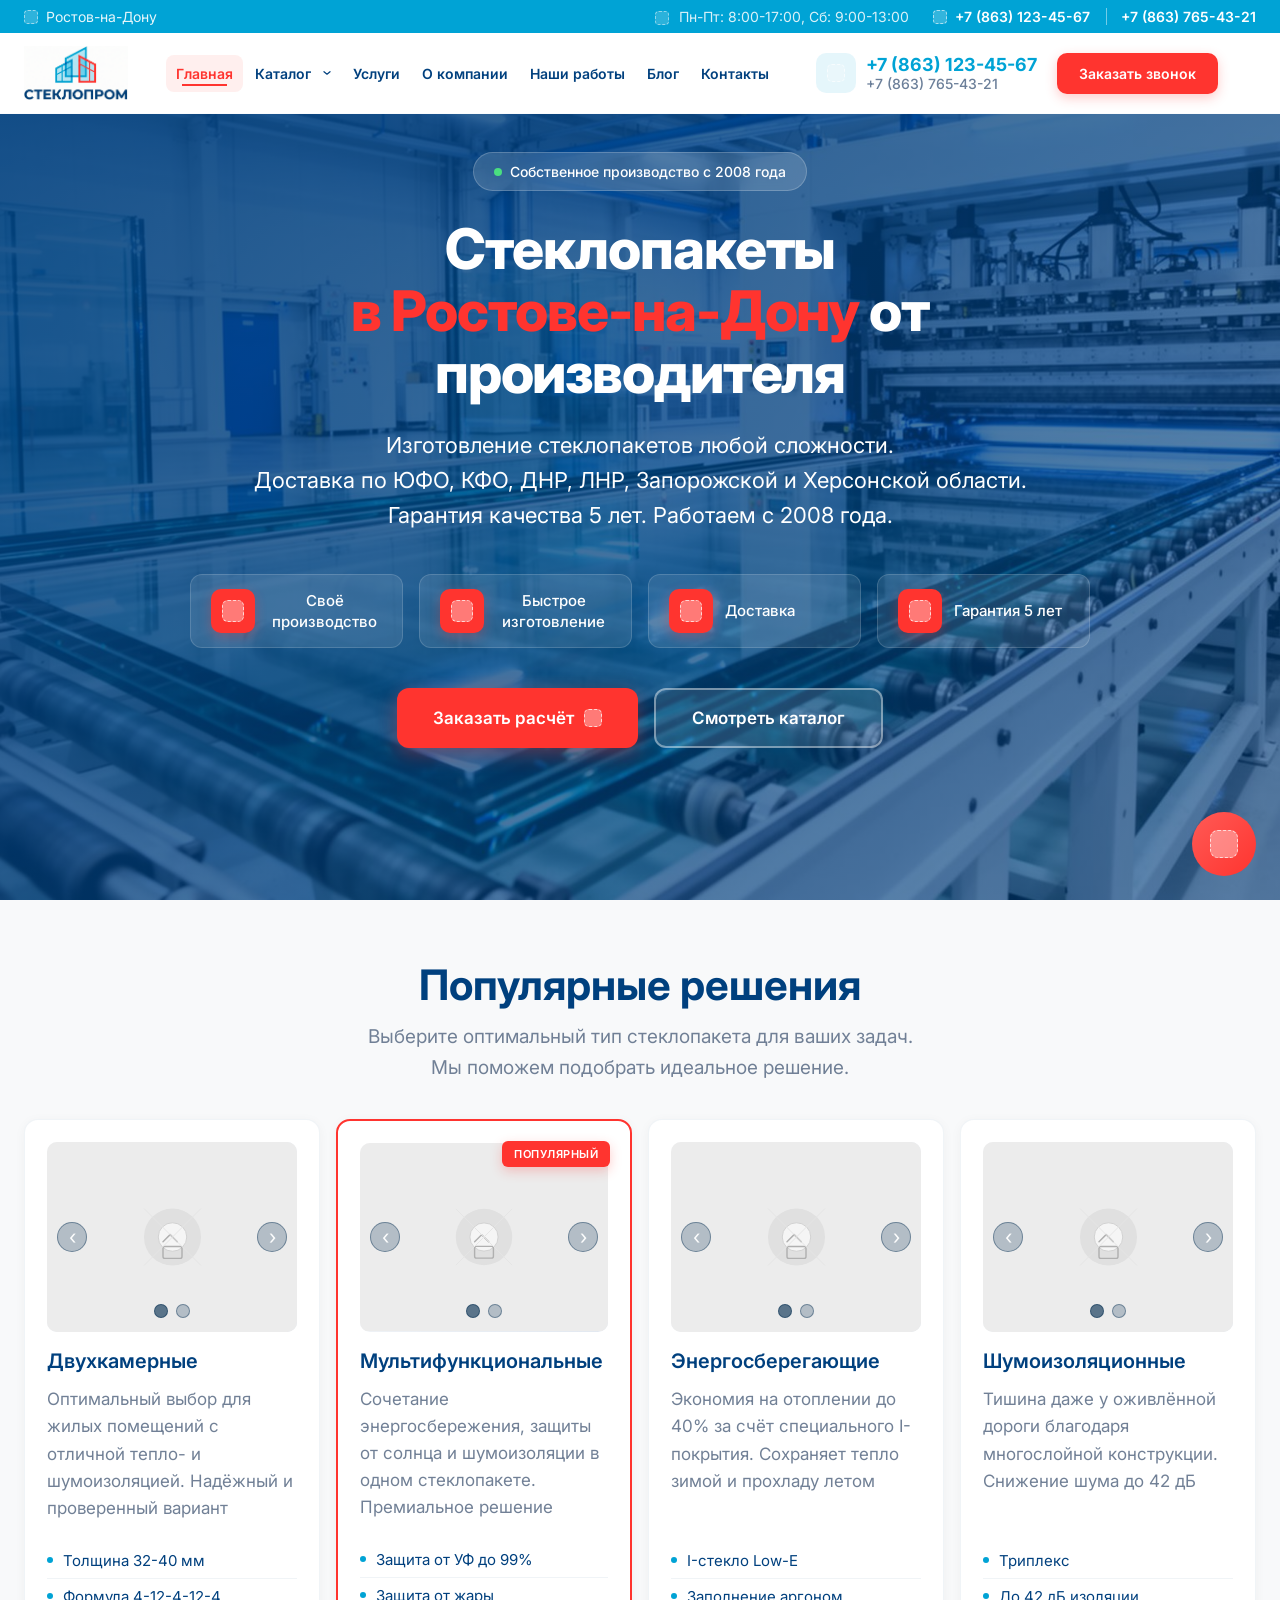
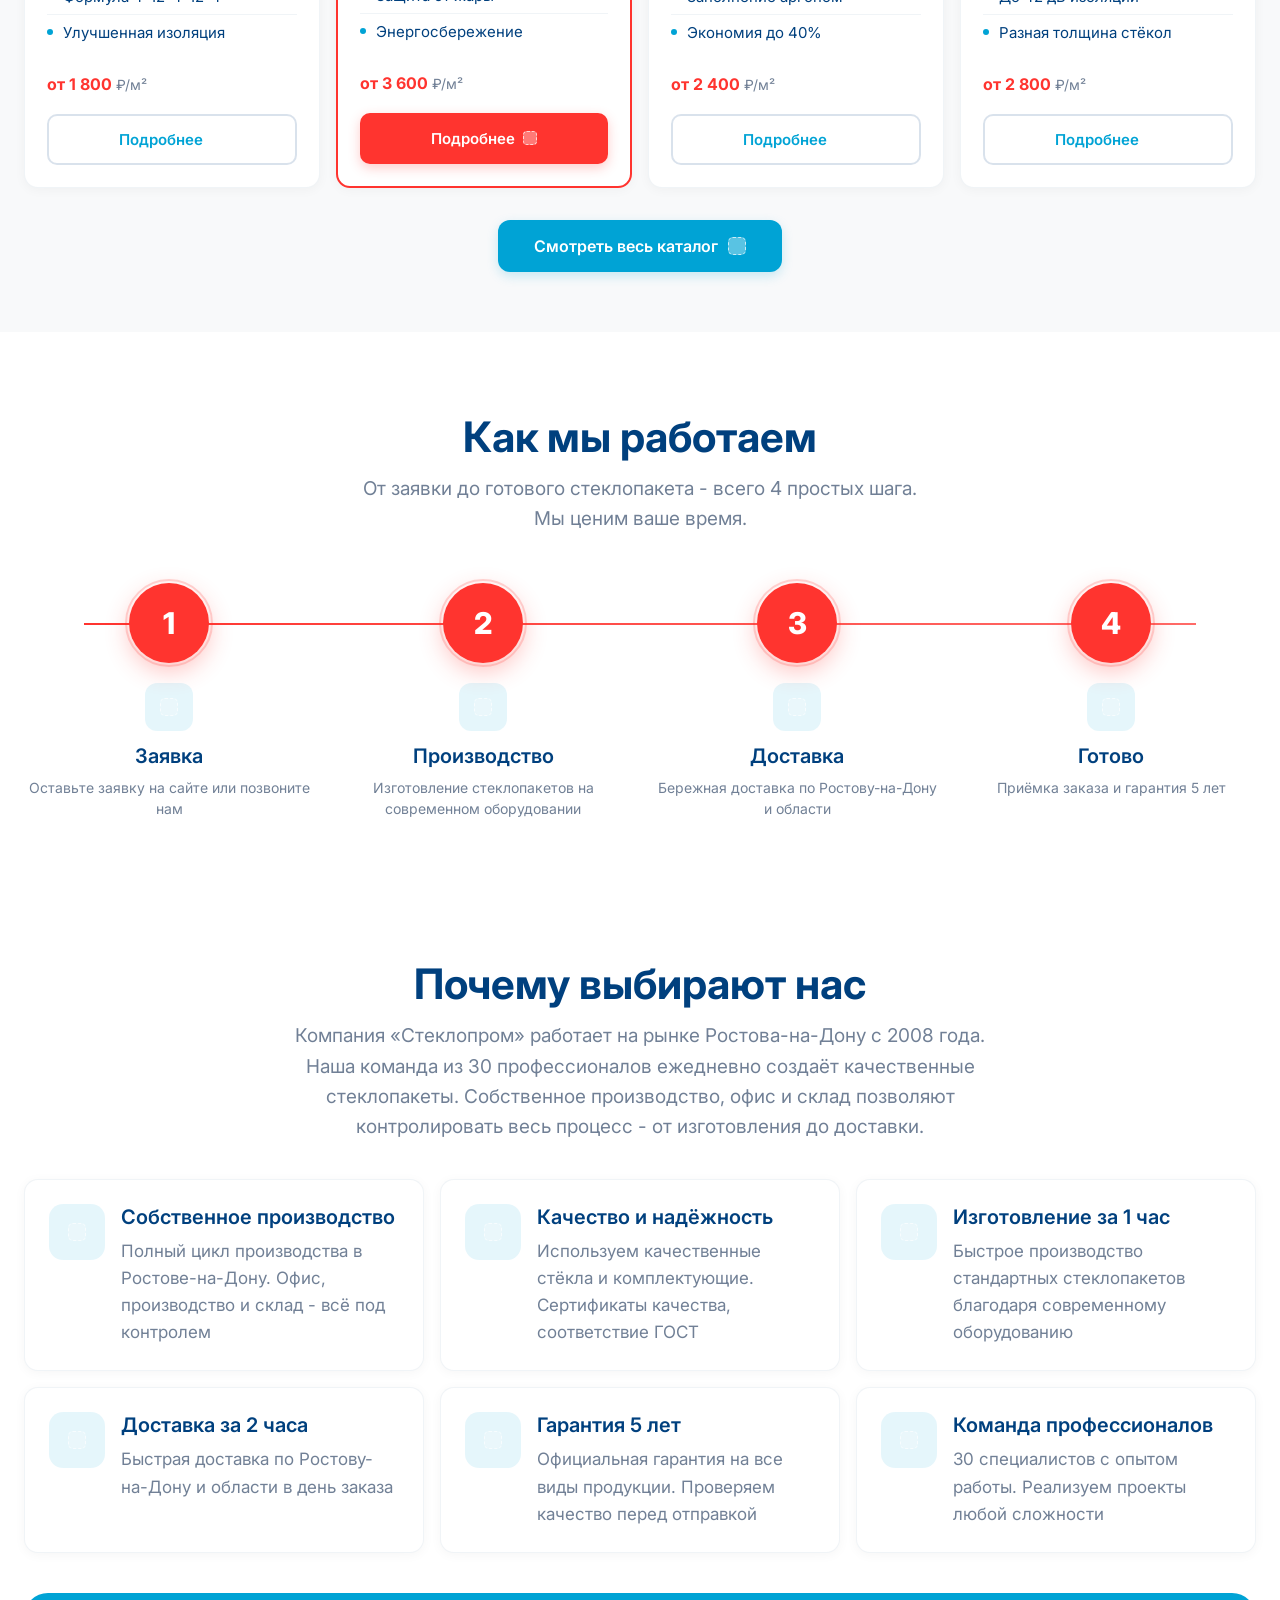
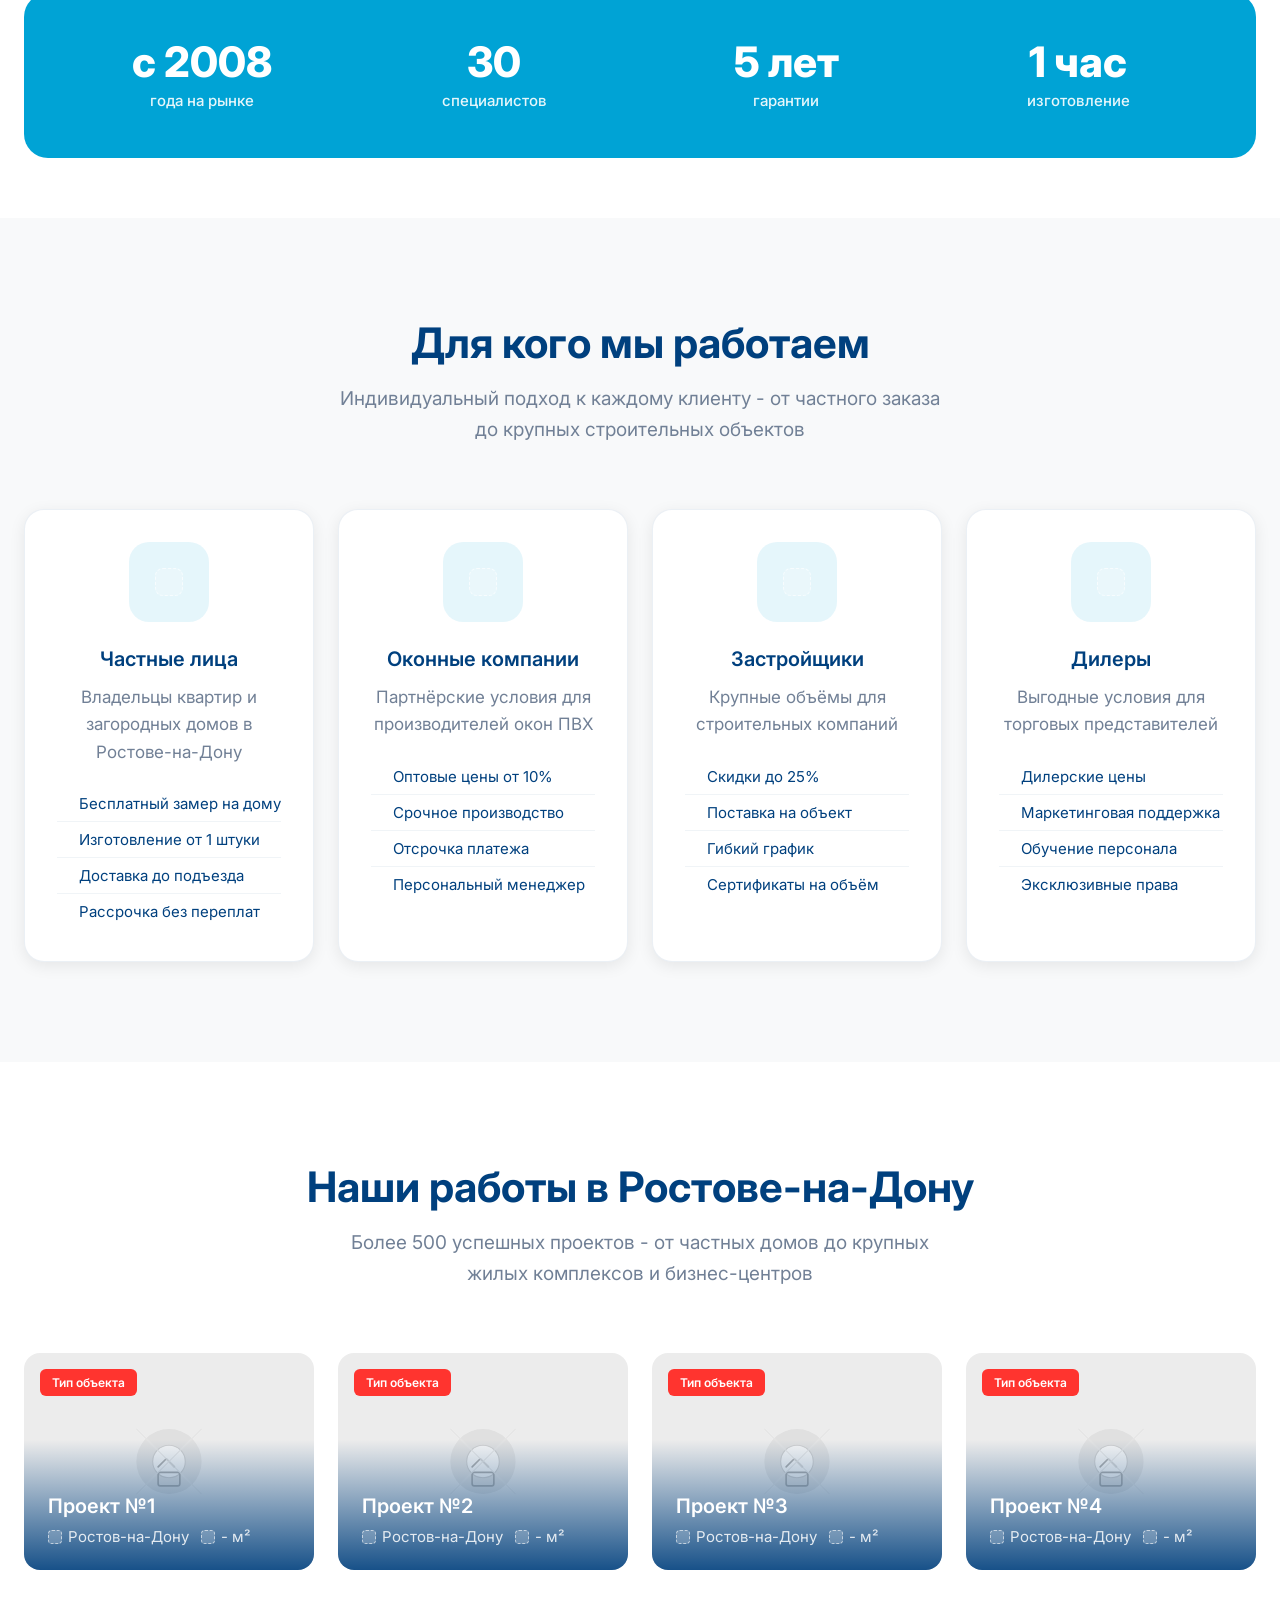
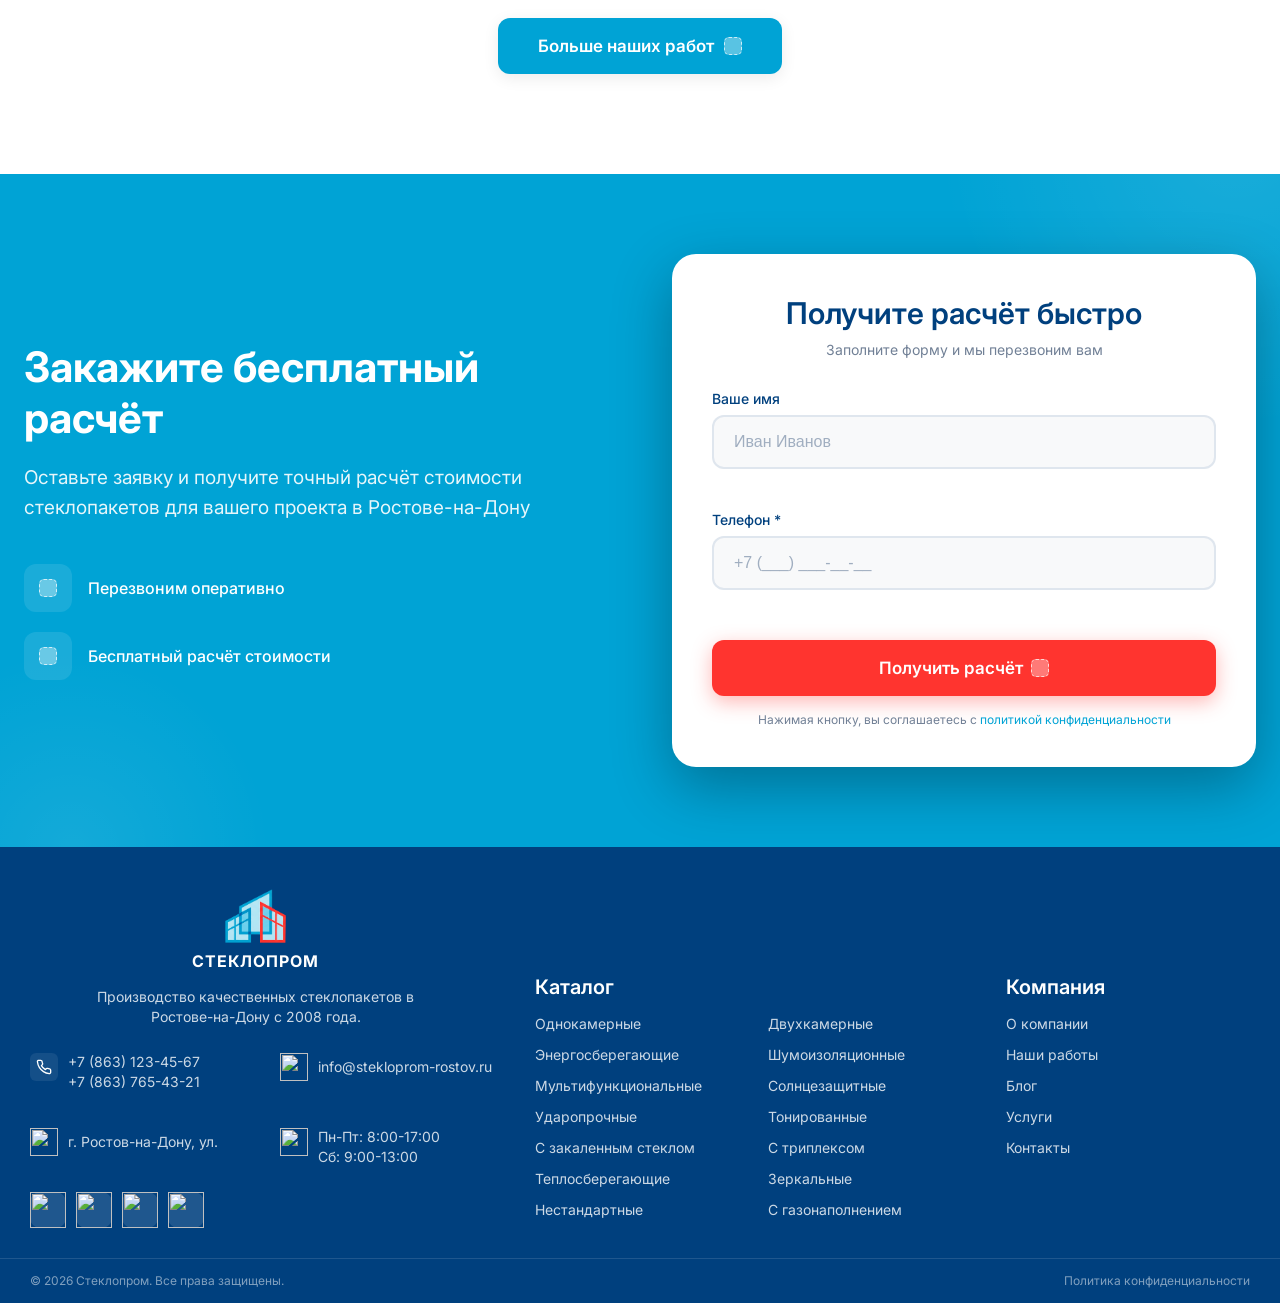
==== index.html @ 77d35589 "first_commit" ====
<!doctype html>
<html lang="ru">

<head>
  <meta charset="UTF-8" />
  <meta name="viewport" content="width=device-width, initial-scale=1.0" />

  <!-- Основные мета-теги -->
  <title>Стеклопром - Производство стеклопакетов в Ростове-на-Дону</title>
  <meta name="description"
    content="Производство стеклопакетов в Ростове-на-Дону от производителя. Изготовление за 1 час, доставка за 2 часа. Гарантия 5 лет. Цены от 1 200 ₽/м²." />
  <meta name="keywords"
    content="стеклопакеты Ростов-на-Дону, производство стеклопакетов Ростов, купить стеклопакеты, энергосберегающие стеклопакеты Ростов, шумоизоляционные стеклопакеты" />
  <meta name="author" content="Стеклопром" />
  <meta name="robots" content="index, follow" />

  <!-- Региональные мета-теги -->
  <meta name="geo.region" content="RU-ROS" />
  <meta name="geo.placename" content="Ростов-на-Дону" />

  <!-- Open Graph -->
  <meta property="og:title" content="Стеклопром - Производство стеклопакетов в Ростове-на-Дону" />
  <meta property="og:description"
    content="Производство и установка стеклопакетов. Изготовление за 1 час, доставка за 2 часа. Гарантия 5 лет." />
  <meta property="og:type" content="website" />
  <meta property="og:locale" content="ru_RU" />
  <meta property="og:site_name" content="Стеклопром" />
  <meta property="og:url" content="https://stekloprom-rostov.ru" />
  <meta property="og:image" content="https://stekloprom-rostov.ru/og-image.jpg" />
  <meta property="og:image:width" content="1200" />
  <meta property="og:image:height" content="630" />
  <meta property="og:image:alt" content="Стеклопром - производство стеклопакетов в Ростове-на-Дону" />

  <!-- Twitter Card -->
  <meta name="twitter:card" content="summary_large_image" />
  <meta name="twitter:title" content="Стеклопром - Производство стеклопакетов" />
  <meta name="twitter:description"
    content="Производство и установка стеклопакетов в Ростове-на-Дону. Гарантия 5 лет." />

  <!-- Шрифт Inter от Google Fonts -->
  <link rel="preconnect" href="https://fonts.googleapis.com" />
  <link rel="preconnect" href="https://fonts.gstatic.com" crossorigin />
  <link href="https://fonts.googleapis.com/css2?family=Inter:wght@400;500;600;700;800&display=swap" rel="stylesheet" />

  <!-- Favicon -->
  <link rel="icon" type="image/png" href="/images/logo_footer.png" />

  <!-- Canonical URL -->
  <link rel="canonical" href="https://stekloprom-rostov.ru" />

  <link rel="stylesheet" href="css/styles.css" />

  <script type="application/ld+json">
    {
      "@context": "https://schema.org",
      "@type": "LocalBusiness",
      "@id": "https://stekloprom-rostov.ru",
      "name": "Стеклопром",
      "description": "Производство и установка стеклопакетов в Ростове-на-Дону",
      "url": "https://stekloprom-rostov.ru",
      "logo": "https://stekloprom-rostov.ru/logo.svg",
      "telephone": "+7 (863) 123-45-67",
      "email": "info@stekloprom-rostov.ru",
      "address": {
        "@type": "PostalAddress",
        "streetAddress": "ул. Промышленная, 15",
        "addressLocality": "Ростов-на-Дону",
        "addressRegion": "Ростовская область",
        "postalCode": "344000",
        "addressCountry": "RU"
      },
      "geo": {
        "@type": "GeoCoordinates",
        "latitude": 47.2357,
        "longitude": 39.7015
      },
      "openingHoursSpecification": [{
        "@type": "OpeningHoursSpecification",
        "dayOfWeek": "Mo-Fr",
        "opens": "08:00",
        "closes": "18:00"
      }, {
        "@type": "OpeningHoursSpecification",
        "dayOfWeek": "Sa",
        "opens": "09:00",
        "closes": "15:00"
      }],
      "sameAs": []
    }
  </script>
</head>

<body>
  <div class="layout">
    <header class="header" data-header>
      <div class="header__topBar">
        <div class="header__topBarContainer">
          <div class="header__topBarAddress">
            <span class="icon-placeholder icon-placeholder--xs"></span>
            <span>Ростов-на-Дону</span>
          </div>
          <div class="header__topBarContacts">
            <div class="header__topBarWorkHours">
              <span class="icon-placeholder icon-placeholder--xs icon-placeholder--inline"></span>
              Пн-Пт: 8:00-17:00, Сб: 9:00-13:00
            </div>
            <a href="tel:+78631234567" class="header__topBarPhone">
              <span class="icon-placeholder icon-placeholder--xs"></span>
              +7 (863) 123-45-67
            </a>
            <a href="tel:+78637654321" class="header__topBarPhone header__topBarPhone--secondary">
              +7 (863) 765-43-21
            </a>
          </div>
        </div>
      </div>

      <div class="header__main">
        <div class="header__container">
          <div class="header__logo">
            <a href="index.html" class="header__logoLink">
              <img src="/images/logo.png" alt="Стеклопром" class="header__logoImage" />
            </a>
          </div>

          <nav class="header__nav" aria-label="Основная навигация">
            <ul class="header__menu">
              <li class="header__menuItem">
                <a href="index.html" class="header__menuLink header__menuLink--active">Главная</a>
              </li>
              <li class="header__menuItem header__menuItem--hasDropdown" data-dropdown>
                <a href="catalog.html" class="header__menuLink">
                  Каталог
                  <img src="/images/icons/header-check.svg" alt="" class="header__menuLinkIcon header__menuLinkArrow" width="8" height="4" aria-hidden="true" />
                </a>
                <ul class="header__dropdown">
                  <li class="header__dropdownItem"><a href="catalog/odnokamernye.html"
                      class="header__dropdownLink">Однокамерные</a></li>
                  <li class="header__dropdownItem"><a href="catalog/dvuhkamernye.html"
                      class="header__dropdownLink">Двухкамерные</a></li>
                  <li class="header__dropdownItem"><a href="catalog/energosberegayushchie.html"
                      class="header__dropdownLink">Энергосберегающие</a></li>
                  <li class="header__dropdownItem"><a href="catalog/shumoizolyatsionnye.html"
                      class="header__dropdownLink">Шумоизоляционные</a></li>
                  <li class="header__dropdownItem"><a href="catalog/multifunktsionalnye.html"
                      class="header__dropdownLink">Мультифункциональные</a></li>
                  <li class="header__dropdownItem"><a href="catalog/solntsezashchitnye.html"
                      class="header__dropdownLink">Солнцезащитные</a></li>
                  <li class="header__dropdownItem"><a href="catalog/udaroprochnye.html"
                      class="header__dropdownLink">Ударопрочные</a></li>
                  <li class="header__dropdownItem"><a href="catalog/tonirovannye.html"
                      class="header__dropdownLink">Тонированные</a></li>
                  <li class="header__dropdownItem"><a href="catalog/zakalennye.html" class="header__dropdownLink">С
                      закаленным стеклом</a></li>
                  <li class="header__dropdownItem"><a href="catalog/tripleks.html" class="header__dropdownLink">С
                      триплексом</a></li>
                  <li class="header__dropdownItem"><a href="catalog/dekorativnye.html" class="header__dropdownLink">С
                      декоративной раскладкой</a></li>
                  <li class="header__dropdownItem"><a href="catalog/teplosberegayushchie.html"
                      class="header__dropdownLink">Теплосберегающие</a></li>
                  <li class="header__dropdownItem"><a href="catalog/zerkalnye.html"
                      class="header__dropdownLink">Зеркальные</a></li>
                  <li class="header__dropdownItem"><a href="catalog/nestandartnye.html"
                      class="header__dropdownLink">Нестандартные</a></li>
                  <li class="header__dropdownItem"><a href="catalog/gazonapolnennye.html" class="header__dropdownLink">С
                      газонаполнением</a></li>
                </ul>
              </li>
              <li class="header__menuItem"><a href="services.html" class="header__menuLink">Услуги</a></li>
              <li class="header__menuItem"><a href="about.html" class="header__menuLink">О компании</a></li>
              <li class="header__menuItem"><a href="cases.html" class="header__menuLink">Наши работы</a></li>
              <li class="header__menuItem"><a href="blog.html" class="header__menuLink">Блог</a></li>
              <li class="header__menuItem"><a href="contacts.html" class="header__menuLink">Контакты</a></li>
            </ul>
          </nav>

          <div class="header__contacts">
            <a href="tel:+78631234567" class="header__phone">
              <span class="header__phoneIcon">
                <span class="icon-placeholder icon-placeholder--sm"></span>
              </span>
              <span class="header__phoneText">
                <span class="header__phonePrimary">+7 (863) 123-45-67</span>
                <span class="header__phoneSecondary">+7 (863) 765-43-21</span>
              </span>
            </a>
            <button class="header__callButton" data-modal-open="callback">Заказать звонок</button>
          </div>

          <div class="header__mobileControls">
            <button class="header__mobileMenuButton" aria-label="Открыть меню" aria-expanded="false"
              data-mobile-menu-button>
              <span class="header__mobileMenuIcon"></span>
              <span class="header__mobileMenuIcon"></span>
              <span class="header__mobileMenuIcon"></span>
            </button>
          </div>
        </div>

        <div class="header__mobilePanel" data-mobile-panel>
          <nav aria-label="Мобильная навигация">
            <ul class="header__mobileMenu">
              <li class="header__mobileMenuItem"><a href="index.html"
                  class="header__mobileMenuLink header__mobileMenuLink--active">Главная</a></li>
              <li class="header__mobileMenuItem">
                <button class="header__mobileMenuLink header__mobileMenuLink--hasDropdown" data-mobile-dropdown-button>
                  Каталог
                  <span class="icon-placeholder icon-placeholder--sm"></span>
                </button>
                <ul class="header__mobileDropdown">
                  <li><a href="catalog.html" class="header__mobileDropdownLink">Все каталог</a></li>
                  <li><a href="catalog/odnokamernye.html" class="header__mobileDropdownLink">Однокамерные</a></li>
                  <li><a href="catalog/dvuhkamernye.html" class="header__mobileDropdownLink">Двухкамерные</a></li>
                  <li><a href="catalog/energosberegayushchie.html"
                      class="header__mobileDropdownLink">Энергосберегающие</a></li>
                  <li><a href="catalog/shumoizolyatsionnye.html" class="header__mobileDropdownLink">Шумоизоляционные</a>
                  </li>
                  <li><a href="catalog/multifunktsionalnye.html"
                      class="header__mobileDropdownLink">Мультифункциональные</a></li>
                  <li><a href="catalog/solntsezashchitnye.html" class="header__mobileDropdownLink">Солнцезащитные</a>
                  </li>
                  <li><a href="catalog/udaroprochnye.html" class="header__mobileDropdownLink">Ударопрочные</a></li>
                  <li><a href="catalog/tonirovannye.html" class="header__mobileDropdownLink">Тонированные</a></li>
                  <li><a href="catalog/zakalennye.html" class="header__mobileDropdownLink">С закаленным стеклом</a></li>
                  <li><a href="catalog/tripleks.html" class="header__mobileDropdownLink">С триплексом</a></li>
                  <li><a href="catalog/dekorativnye.html" class="header__mobileDropdownLink">С декоративной
                      раскладкой</a></li>
                  <li><a href="catalog/teplosberegayushchie.html"
                      class="header__mobileDropdownLink">Теплосберегающие</a></li>
                  <li><a href="catalog/zerkalnye.html" class="header__mobileDropdownLink">Зеркальные</a></li>
                  <li><a href="catalog/nestandartnye.html" class="header__mobileDropdownLink">Нестандартные</a></li>
                  <li><a href="catalog/gazonapolnennye.html" class="header__mobileDropdownLink">С газонаполнением</a>
                  </li>
                </ul>
              </li>
              <li class="header__mobileMenuItem"><a href="services.html" class="header__mobileMenuLink">Услуги</a></li>
              <li class="header__mobileMenuItem"><a href="about.html" class="header__mobileMenuLink">О компании</a></li>
              <li class="header__mobileMenuItem"><a href="cases.html" class="header__mobileMenuLink">Наши работы</a>
              </li>
              <li class="header__mobileMenuItem"><a href="blog.html" class="header__mobileMenuLink">Блог</a></li>
              <li class="header__mobileMenuItem"><a href="contacts.html" class="header__mobileMenuLink">Контакты</a>
              </li>
            </ul>
          </nav>

          <div class="header__mobileContacts">
            <a href="tel:+78631234567" class="header__mobilePhone">
              <span class="icon-placeholder icon-placeholder--sm"></span>
              +7 (863) 123-45-67
            </a>
            <a href="tel:+78637654321" class="header__mobilePhone header__mobilePhone--secondary">
              +7 (863) 765-43-21
            </a>
            <button class="header__mobileCallButton" data-modal-open="callback">Заказать звонок</button>
          </div>
        </div>
      </div>
    </header>

    <main class="layout__main">
      <section class="hero">
        <div class="hero__background">
          <img src="/images/hero-banner.jpg" alt="Производство стеклопакетов в Ростове-на-Дону"
            class="hero__backgroundImage" />
          <div class="hero__backgroundOverlay"></div>
        </div>

        <div class="hero__container">
          <div class="hero__content">
            <div class="hero__badge">
              <span class="hero__badgeIcon"></span>
              Собственное производство с 2008 года
            </div>

            <h1 class="hero__title ds-heading ds-heading--l1 ds-heading--display ds-heading--inverse">
              Стеклопакеты <span class="hero__titleAccent">в Ростове-на-Дону</span> от производителя
            </h1>

            <p class="hero__subtitle">
              Изготовление стеклопакетов любой сложности. <br>
              Доставка по ЮФО, КФО, ДНР, ЛНР, Запорожской и Херсонской области. <br>
              Гарантия качества 5 лет. Работаем с 2008 года.
            </p>

            <div class="hero__benefits">
              <div class="hero__benefit">
                <div class="hero__benefitIcon">
                  <span class="icon-placeholder icon-placeholder--md icon-placeholder--white"></span>
                </div>
                <span class="hero__benefitText">Своё производство</span>
              </div>
              <div class="hero__benefit">
                <div class="hero__benefitIcon">
                  <span class="icon-placeholder icon-placeholder--md icon-placeholder--white"></span>
                </div>
                <span class="hero__benefitText">Быстрое изготовление</span>
              </div>
              <div class="hero__benefit">
                <div class="hero__benefitIcon">
                  <span class="icon-placeholder icon-placeholder--md icon-placeholder--white"></span>
                </div>
                <span class="hero__benefitText">Доставка</span>
              </div>
              <div class="hero__benefit">
                <div class="hero__benefitIcon">
                  <span class="icon-placeholder icon-placeholder--md icon-placeholder--white"></span>
                </div>
                <span class="hero__benefitText">Гарантия 5 лет</span>
              </div>
            </div>

            <div class="hero__actions">
              <button class="hero__button hero__button--primary" data-modal-open="callback">
                Заказать расчёт
                <span class="icon-placeholder icon-placeholder--sm icon-placeholder--white"></span>
              </button>
              <a href="catalog.html" class="hero__button hero__button--secondary">
                Смотреть каталог
              </a>
            </div>
          </div>
        </div>
      </section>

      <section class="solutions">
        <div class="solutions__container">
          <div class="solutions__header">
            <h2 class="solutions__title ds-heading ds-heading--l2 ds-heading--section">Популярные решения</h2>
            <p class="solutions__subtitle">
              Выберите оптимальный тип стеклопакета для ваших задач. Мы поможем подобрать идеальное решение.
            </p>
          </div>

          <div class="solutions__grid">
            <article class="solutions__card">
              <div class="solutions__cardImageWrapper">
                <img src="/placeholder.svg" alt="Двухкамерные стеклопакеты" class="solutions__cardImage"
                  loading="lazy" />
              </div>
              <h3 class="solutions__cardTitle ds-heading ds-heading--l3 ds-heading--card">Двухкамерные</h3>
              <p class="solutions__cardDescription">
                Оптимальный выбор для жилых помещений с отличной тепло- и шумоизоляцией. Надёжный и проверенный вариант
              </p>
              <ul class="solutions__cardFeatures">
                <li class="solutions__cardFeature"><span class="solutions__cardFeatureDot"></span>Толщина 32-40 мм</li>
                <li class="solutions__cardFeature"><span class="solutions__cardFeatureDot"></span>Формула 4-12-4-12-4
                </li>
                <li class="solutions__cardFeature"><span class="solutions__cardFeatureDot"></span>Улучшенная изоляция
                </li>
              </ul>
              <div class="solutions__cardPrice">от 1 800 <span class="solutions__cardPriceLabel">₽/м²</span></div>
              <a href="catalog/dvuhkamernye.html" class="solutions__cardButton">
                Подробнее
                <span class="icon-placeholder icon-placeholder--xs"></span>
              </a>
            </article>

            <article class="solutions__card solutions__card--popular">
              <div class="solutions__cardBadge">Популярный</div>
              <div class="solutions__cardImageWrapper">
                <img src="/placeholder.svg" alt="Мультифункциональные стеклопакеты" class="solutions__cardImage"
                  loading="lazy" />
              </div>
              <h3 class="solutions__cardTitle ds-heading ds-heading--l3 ds-heading--card">Мультифункциональные</h3>
              <p class="solutions__cardDescription">
                Сочетание энергосбережения, защиты от солнца и шумоизоляции в одном стеклопакете. Премиальное решение
              </p>
              <ul class="solutions__cardFeatures">
                <li class="solutions__cardFeature"><span class="solutions__cardFeatureDot"></span>Защита от УФ до 99%
                </li>
                <li class="solutions__cardFeature"><span class="solutions__cardFeatureDot"></span>Защита от жары</li>
                <li class="solutions__cardFeature"><span class="solutions__cardFeatureDot"></span>Энергосбережение</li>
              </ul>
              <div class="solutions__cardPrice">от 3 600 <span class="solutions__cardPriceLabel">₽/м²</span></div>
              <a href="catalog/multifunktsionalnye.html" class="solutions__cardButton">
                Подробнее
                <span class="icon-placeholder icon-placeholder--xs icon-placeholder--white"></span>
              </a>
            </article>

            <article class="solutions__card">
              <div class="solutions__cardImageWrapper">
                <img src="/placeholder.svg" alt="Энергосберегающие стеклопакеты" class="solutions__cardImage"
                  loading="lazy" />
              </div>
              <h3 class="solutions__cardTitle ds-heading ds-heading--l3 ds-heading--card">Энергосберегающие</h3>
              <p class="solutions__cardDescription">
                Экономия на отоплении до 40% за счёт специального I-покрытия. Сохраняет тепло зимой и прохладу летом
              </p>
              <ul class="solutions__cardFeatures">
                <li class="solutions__cardFeature"><span class="solutions__cardFeatureDot"></span>I-стекло Low-E</li>
                <li class="solutions__cardFeature"><span class="solutions__cardFeatureDot"></span>Заполнение аргоном
                </li>
                <li class="solutions__cardFeature"><span class="solutions__cardFeatureDot"></span>Экономия до 40%</li>
              </ul>
              <div class="solutions__cardPrice">от 2 400 <span class="solutions__cardPriceLabel">₽/м²</span></div>
              <a href="catalog/energosberegayushchie.html" class="solutions__cardButton">
                Подробнее
                <span class="icon-placeholder icon-placeholder--xs"></span>
              </a>
            </article>

            <article class="solutions__card">
              <div class="solutions__cardImageWrapper">
                <img src="/placeholder.svg" alt="Шумоизоляционные стеклопакеты" class="solutions__cardImage"
                  loading="lazy" />
              </div>
              <h3 class="solutions__cardTitle ds-heading ds-heading--l3 ds-heading--card">Шумоизоляционные</h3>
              <p class="solutions__cardDescription">
                Тишина даже у оживлённой дороги благодаря многослойной конструкции. Снижение шума до 42 дБ
              </p>
              <ul class="solutions__cardFeatures">
                <li class="solutions__cardFeature"><span class="solutions__cardFeatureDot"></span>Триплекс</li>
                <li class="solutions__cardFeature"><span class="solutions__cardFeatureDot"></span>До 42 дБ изоляции</li>
                <li class="solutions__cardFeature"><span class="solutions__cardFeatureDot"></span>Разная толщина стёкол
                </li>
              </ul>
              <div class="solutions__cardPrice">от 2 800 <span class="solutions__cardPriceLabel">₽/м²</span></div>
              <a href="catalog/shumoizolyatsionnye.html" class="solutions__cardButton">
                Подробнее
                <span class="icon-placeholder icon-placeholder--xs"></span>
              </a>
            </article>
          </div>

          <div class="solutions__footer">
            <a href="catalog.html" class="solutions__allButton">
              Смотреть весь каталог
              <span class="icon-placeholder icon-placeholder--sm icon-placeholder--white"></span>
            </a>
          </div>
        </div>
      </section>

      <section class="howwework">
        <div class="howwework__container">
          <header class="howwework__header">
            <h2 class="howwework__title ds-heading ds-heading--l2 ds-heading--section">Как мы работаем</h2>
            <p class="howwework__subtitle">
              От заявки до готового стеклопакета - всего 4 простых шага. <br>
              Мы ценим ваше время.
            </p>
          </header>

          <div class="howwework__steps">
            <div class="howwework__step">
              <div class="howwework__stepNumber">1</div>
              <div class="howwework__stepContent">
                <div class="howwework__stepIcon">
                  <span class="icon-placeholder icon-placeholder--sm"></span>
                </div>
                <h3 class="howwework__stepTitle ds-heading ds-heading--l3 ds-heading--card">Заявка</h3>
                <p class="howwework__stepDescription">Оставьте заявку на сайте или позвоните нам</p>
              </div>
            </div>
            <div class="howwework__step">
              <div class="howwework__stepNumber">2</div>
              <div class="howwework__stepContent">
                <div class="howwework__stepIcon">
                  <span class="icon-placeholder icon-placeholder--sm"></span>
                </div>
                <h3 class="howwework__stepTitle ds-heading ds-heading--l3 ds-heading--card">Производство</h3>
                <p class="howwework__stepDescription">Изготовление стеклопакетов на современном оборудовании</p>
              </div>
            </div>
            <div class="howwework__step">
              <div class="howwework__stepNumber">3</div>
              <div class="howwework__stepContent">
                <div class="howwework__stepIcon">
                  <span class="icon-placeholder icon-placeholder--sm"></span>
                </div>
                <h3 class="howwework__stepTitle ds-heading ds-heading--l3 ds-heading--card">Доставка</h3>
                <p class="howwework__stepDescription">Бережная доставка по Ростову-на-Дону и области</p>
              </div>
            </div>
            <div class="howwework__step">
              <div class="howwework__stepNumber">4</div>
              <div class="howwework__stepContent">
                <div class="howwework__stepIcon">
                  <span class="icon-placeholder icon-placeholder--sm"></span>
                </div>
                <h3 class="howwework__stepTitle ds-heading ds-heading--l3 ds-heading--card">Готово</h3>
                <p class="howwework__stepDescription">Приёмка заказа и гарантия 5 лет</p>
              </div>
            </div>
          </div>
        </div>
      </section>

      <section class="whyus">
        <div class="whyus__container">
          <header class="whyus__header">
            <h2 class="whyus__title ds-heading ds-heading--l2 ds-heading--section">Почему выбирают нас</h2>
            <p class="whyus__subtitle">
              Компания «Стеклопром» работает на рынке Ростова-на-Дону с 2008 года.
              Наша команда из 30 профессионалов ежедневно создаёт качественные стеклопакеты.
              Собственное производство, офис и склад позволяют контролировать весь процесс -
              от изготовления до доставки.
            </p>
          </header>

          <div class="whyus__grid">
            <article class="whyus__card">
              <div class="whyus__cardIcon">
                <span class="icon-placeholder icon-placeholder--sm"></span>
              </div>
              <div class="whyus__cardContent">
                <h3 class="whyus__cardTitle ds-heading ds-heading--l3 ds-heading--card">Собственное производство</h3>
                <p class="whyus__cardDescription">Полный цикл производства в Ростове-на-Дону. Офис, производство и склад
                  - всё под контролем</p>
              </div>
            </article>
            <article class="whyus__card">
              <div class="whyus__cardIcon">
                <span class="icon-placeholder icon-placeholder--sm"></span>
              </div>
              <div class="whyus__cardContent">
                <h3 class="whyus__cardTitle ds-heading ds-heading--l3 ds-heading--card">Качество и надёжность</h3>
                <p class="whyus__cardDescription">Используем качественные стёкла и комплектующие. Сертификаты качества,
                  соответствие ГОСТ</p>
              </div>
            </article>
            <article class="whyus__card">
              <div class="whyus__cardIcon">
                <span class="icon-placeholder icon-placeholder--sm"></span>
              </div>
              <div class="whyus__cardContent">
                <h3 class="whyus__cardTitle ds-heading ds-heading--l3 ds-heading--card">Изготовление за 1 час</h3>
                <p class="whyus__cardDescription">Быстрое производство стандартных стеклопакетов благодаря современному
                  оборудованию</p>
              </div>
            </article>
            <article class="whyus__card">
              <div class="whyus__cardIcon">
                <span class="icon-placeholder icon-placeholder--sm"></span>
              </div>
              <div class="whyus__cardContent">
                <h3 class="whyus__cardTitle ds-heading ds-heading--l3 ds-heading--card">Доставка за 2 часа</h3>
                <p class="whyus__cardDescription">Быстрая доставка по Ростову-на-Дону и области в день заказа</p>
              </div>
            </article>
            <article class="whyus__card">
              <div class="whyus__cardIcon">
                <span class="icon-placeholder icon-placeholder--sm"></span>
              </div>
              <div class="whyus__cardContent">
                <h3 class="whyus__cardTitle ds-heading ds-heading--l3 ds-heading--card">Гарантия 5 лет</h3>
                <p class="whyus__cardDescription">Официальная гарантия на все виды продукции. Проверяем качество перед
                  отправкой</p>
              </div>
            </article>
            <article class="whyus__card">
              <div class="whyus__cardIcon">
                <span class="icon-placeholder icon-placeholder--sm"></span>
              </div>
              <div class="whyus__cardContent">
                <h3 class="whyus__cardTitle ds-heading ds-heading--l3 ds-heading--card">Команда профессионалов</h3>
                <p class="whyus__cardDescription">30 специалистов с опытом работы. Реализуем проекты любой сложности</p>
              </div>
            </article>
          </div>

          <div class="whyus__stats">
            <div class="whyus__stat">
              <div class="whyus__statValue">с 2008</div>
              <div class="whyus__statLabel">года на рынке</div>
            </div>
            <div class="whyus__stat">
              <div class="whyus__statValue">30</div>
              <div class="whyus__statLabel">специалистов</div>
            </div>
            <div class="whyus__stat">
              <div class="whyus__statValue">5 лет</div>
              <div class="whyus__statLabel">гарантии</div>
            </div>
            <div class="whyus__stat">
              <div class="whyus__statValue">1 час</div>
              <div class="whyus__statLabel">изготовление</div>
            </div>
          </div>
        </div>
      </section>

      <section class="forwhom">
        <div class="forwhom__container">
          <header class="forwhom__header">
            <h2 class="forwhom__title ds-heading ds-heading--l2 ds-heading--section">Для кого мы работаем</h2>
            <p class="forwhom__subtitle">
              Индивидуальный подход к каждому клиенту - от частного заказа до крупных строительных объектов
            </p>
          </header>

          <div class="forwhom__grid">
            <article class="forwhom__card">
              <div class="forwhom__cardIcon">
                <span class="icon-placeholder icon-placeholder--lg"></span>
              </div>
              <h3 class="forwhom__cardTitle ds-heading ds-heading--l3 ds-heading--card">Частные лица</h3>
              <p class="forwhom__cardDescription">Владельцы квартир и загородных домов в Ростове-на-Дону</p>
              <ul class="forwhom__cardBenefits">
                <li class="forwhom__cardBenefit"><span
                    class="icon-placeholder icon-placeholder--xs forwhom__cardBenefitIcon"></span>Бесплатный замер на
                  дому</li>
                <li class="forwhom__cardBenefit"><span
                    class="icon-placeholder icon-placeholder--xs forwhom__cardBenefitIcon"></span>Изготовление от 1
                  штуки</li>
                <li class="forwhom__cardBenefit"><span
                    class="icon-placeholder icon-placeholder--xs forwhom__cardBenefitIcon"></span>Доставка до подъезда
                </li>
                <li class="forwhom__cardBenefit"><span
                    class="icon-placeholder icon-placeholder--xs forwhom__cardBenefitIcon"></span>Рассрочка без переплат
                </li>
              </ul>
            </article>

            <article class="forwhom__card">
              <div class="forwhom__cardIcon">
                <span class="icon-placeholder icon-placeholder--lg"></span>
              </div>
              <h3 class="forwhom__cardTitle ds-heading ds-heading--l3 ds-heading--card">Оконные компании</h3>
              <p class="forwhom__cardDescription">Партнёрские условия для производителей окон ПВХ</p>
              <ul class="forwhom__cardBenefits">
                <li class="forwhom__cardBenefit"><span
                    class="icon-placeholder icon-placeholder--xs forwhom__cardBenefitIcon"></span>Оптовые цены от 10%
                </li>
                <li class="forwhom__cardBenefit"><span
                    class="icon-placeholder icon-placeholder--xs forwhom__cardBenefitIcon"></span>Срочное производство
                </li>
                <li class="forwhom__cardBenefit"><span
                    class="icon-placeholder icon-placeholder--xs forwhom__cardBenefitIcon"></span>Отсрочка платежа</li>
                <li class="forwhom__cardBenefit"><span
                    class="icon-placeholder icon-placeholder--xs forwhom__cardBenefitIcon"></span>Персональный менеджер
                </li>
              </ul>
            </article>

            <article class="forwhom__card">
              <div class="forwhom__cardIcon">
                <span class="icon-placeholder icon-placeholder--lg"></span>
              </div>
              <h3 class="forwhom__cardTitle ds-heading ds-heading--l3 ds-heading--card">Застройщики</h3>
              <p class="forwhom__cardDescription">Крупные объёмы для строительных компаний</p>
              <ul class="forwhom__cardBenefits">
                <li class="forwhom__cardBenefit"><span
                    class="icon-placeholder icon-placeholder--xs forwhom__cardBenefitIcon"></span>Скидки до 25%</li>
                <li class="forwhom__cardBenefit"><span
                    class="icon-placeholder icon-placeholder--xs forwhom__cardBenefitIcon"></span>Поставка на объект
                </li>
                <li class="forwhom__cardBenefit"><span
                    class="icon-placeholder icon-placeholder--xs forwhom__cardBenefitIcon"></span>Гибкий график</li>
                <li class="forwhom__cardBenefit"><span
                    class="icon-placeholder icon-placeholder--xs forwhom__cardBenefitIcon"></span>Сертификаты на объём
                </li>
              </ul>
            </article>

            <article class="forwhom__card">
              <div class="forwhom__cardIcon">
                <span class="icon-placeholder icon-placeholder--lg"></span>
              </div>
              <h3 class="forwhom__cardTitle ds-heading ds-heading--l3 ds-heading--card">Дилеры</h3>
              <p class="forwhom__cardDescription">Выгодные условия для торговых представителей</p>
              <ul class="forwhom__cardBenefits">
                <li class="forwhom__cardBenefit"><span
                    class="icon-placeholder icon-placeholder--xs forwhom__cardBenefitIcon"></span>Дилерские цены</li>
                <li class="forwhom__cardBenefit"><span
                    class="icon-placeholder icon-placeholder--xs forwhom__cardBenefitIcon"></span>Маркетинговая
                  поддержка</li>
                <li class="forwhom__cardBenefit"><span
                    class="icon-placeholder icon-placeholder--xs forwhom__cardBenefitIcon"></span>Обучение персонала
                </li>
                <li class="forwhom__cardBenefit"><span
                    class="icon-placeholder icon-placeholder--xs forwhom__cardBenefitIcon"></span>Эксклюзивные права
                </li>
              </ul>
            </article>
          </div>
        </div>
      </section>

      <section class="cases">
        <div class="cases__container">
          <header class="cases__header">
            <h2 class="cases__title ds-heading ds-heading--l2 ds-heading--section">Наши работы в Ростове-на-Дону</h2>
            <p class="cases__subtitle">
              Более 500 успешных проектов - от частных домов до крупных жилых комплексов и бизнес-центров
            </p>
          </header>

          <div class="cases__grid">
            <article class="cases__card">
              <img src="/placeholder.svg" alt="Проект №1 - остекление тип объекта в Ростове-на-Дону"
                class="cases__cardImage" />
              <div class="cases__cardOverlay">
                <span class="cases__cardBadge">Тип объекта</span>
                <h3 class="cases__cardTitle ds-heading ds-heading--l3 ds-heading--card">Проект №1</h3>
                <div class="cases__cardInfo">
                  <span class="cases__cardInfoItem"><span
                      class="icon-placeholder icon-placeholder--xs"></span>Ростов-на-Дону</span>
                  <span class="cases__cardInfoItem"><span class="icon-placeholder icon-placeholder--xs"></span>-
                    м²</span>
                </div>
              </div>
            </article>
            <article class="cases__card">
              <img src="/placeholder.svg" alt="Проект №2 - остекление тип объекта в Ростове-на-Дону"
                class="cases__cardImage" />
              <div class="cases__cardOverlay">
                <span class="cases__cardBadge">Тип объекта</span>
                <h3 class="cases__cardTitle ds-heading ds-heading--l3 ds-heading--card">Проект №2</h3>
                <div class="cases__cardInfo">
                  <span class="cases__cardInfoItem"><span
                      class="icon-placeholder icon-placeholder--xs"></span>Ростов-на-Дону</span>
                  <span class="cases__cardInfoItem"><span class="icon-placeholder icon-placeholder--xs"></span>-
                    м²</span>
                </div>
              </div>
            </article>
            <article class="cases__card">
              <img src="/placeholder.svg" alt="Проект №3 - остекление тип объекта в Ростове-на-Дону"
                class="cases__cardImage" />
              <div class="cases__cardOverlay">
                <span class="cases__cardBadge">Тип объекта</span>
                <h3 class="cases__cardTitle ds-heading ds-heading--l3 ds-heading--card">Проект №3</h3>
                <div class="cases__cardInfo">
                  <span class="cases__cardInfoItem"><span
                      class="icon-placeholder icon-placeholder--xs"></span>Ростов-на-Дону</span>
                  <span class="cases__cardInfoItem"><span class="icon-placeholder icon-placeholder--xs"></span>-
                    м²</span>
                </div>
              </div>
            </article>
            <article class="cases__card">
              <img src="/placeholder.svg" alt="Проект №4 - остекление тип объекта в Ростове-на-Дону"
                class="cases__cardImage" />
              <div class="cases__cardOverlay">
                <span class="cases__cardBadge">Тип объекта</span>
                <h3 class="cases__cardTitle ds-heading ds-heading--l3 ds-heading--card">Проект №4</h3>
                <div class="cases__cardInfo">
                  <span class="cases__cardInfoItem"><span
                      class="icon-placeholder icon-placeholder--xs"></span>Ростов-на-Дону</span>
                  <span class="cases__cardInfoItem"><span class="icon-placeholder icon-placeholder--xs"></span>-
                    м²</span>
                </div>
              </div>
            </article>
          </div>

          <div class="cases__footer">
            <a href="cases.html" class="cases__button">
              Больше наших работ
              <span class="icon-placeholder icon-placeholder--sm icon-placeholder--white"></span>
            </a>
          </div>
        </div>
      </section>

      <section class="contactform">
        <div class="contactform__container">
          <div class="contactform__wrapper">
            <div class="contactform__content">
              <h2 class="contactform__title ds-heading ds-heading--l2 ds-heading--section">Закажите бесплатный расчёт
              </h2>
              <p class="contactform__subtitle">
                Оставьте заявку и получите точный расчёт стоимости стеклопакетов для вашего проекта в Ростове-на-Дону
              </p>

              <ul class="contactform__benefits">
                <li class="contactform__benefit">
                  <div class="contactform__benefitIcon"><span
                      class="icon-placeholder icon-placeholder--sm icon-placeholder--white"></span></div>
                  <span class="contactform__benefitText">Перезвоним оперативно</span>
                </li>
                <li class="contactform__benefit">
                  <div class="contactform__benefitIcon"><span
                      class="icon-placeholder icon-placeholder--sm icon-placeholder--white"></span></div>
                  <span class="contactform__benefitText">Бесплатный расчёт стоимости</span>
                </li>
              </ul>
            </div>

            <div class="contactform__form" data-contact-form>
              <div class="contactform__formSuccess" data-contact-success>
                <div class="contactform__formSuccessIcon">
                  <span class="icon-placeholder icon-placeholder--lg icon-placeholder--white"></span>
                </div>
                <h3
                  class="contactform__formTitle contactform__formTitle--success ds-heading ds-heading--l3 ds-heading--card">
                  Заявка отправлена!</h3>
                <p class="contactform__formSubtitle">Мы свяжемся с вами в ближайшее время</p>
              </div>

              <form class="contactform__formFields" data-contact-fields>
                <h3 class="contactform__formTitle ds-heading ds-heading--l3 ds-heading--card">Получите расчёт быстро
                </h3>
                <p class="contactform__formSubtitle">Заполните форму и мы перезвоним вам</p>

                <div class="contactform__formGroup">
                  <label for="contact-name" class="contactform__formLabel">Ваше имя</label>
                  <input type="text" id="contact-name" name="name" placeholder="Иван Иванов"
                    class="contactform__formInput" required />
                  <p class="contactform__formError" data-error="contact-name"></p>
                </div>

                <div class="contactform__formGroup">
                  <label for="contact-phone" class="contactform__formLabel">Телефон *</label>
                  <input type="tel" id="contact-phone" name="phone" placeholder="+7 (___) ___-__-__"
                    class="contactform__formInput" data-phone-input required />
                  <p class="contactform__formError" data-error="contact-phone"></p>
                </div>

                <button type="submit" class="contactform__formButton" data-contact-submit>
                  <span>Получить расчёт</span>
                  <span class="icon-placeholder icon-placeholder--sm icon-placeholder--white"></span>
                </button>

                <p class="contactform__formNote">
                  Нажимая кнопку, вы соглашаетесь с
                  <a href="privacy.html" class="contactform__formNoteLink">политикой конфиденциальности</a>
                </p>
              </form>
            </div>
          </div>
        </div>
      </section>
    </main>

    <footer class="footer">
      <div class="footer__main">
        <div class="footer__container">
          <div class="footer__grid">
            <div class="footer__brand">
              <a href="/index.html" class="footer__logo">
                <img src="/images/logo_footer.png" alt="Стеклопром" class="footer__logoImage" />
                <span class="footer__logoText">СТЕКЛОПРОМ</span>
              </a>
              <p class="footer__description">Производство качественных стеклопакетов в Ростове-на-Дону с 2008 года.</p>
            </div>

            <div class="footer__contactsBlock">
              <ul class="footer__contacts">
                <li class="footer__contactItem">
                  <img src="/images/icons/footer-phone.svg" alt="" class="footer__contactIconImage" width="28" height="28"
                    aria-hidden="true" />
                  <div class="footer__contactValue footer__contactValue--stacked">
                    <a href="tel:+78631234567" class="footer__contactLink">+7 (863) 123-45-67</a>
                    <a href="tel:+78637654321" class="footer__contactLink">+7 (863) 765-43-21</a>
                  </div>
                </li>
                <li class="footer__contactItem">
                  <img src="/images/footer/mail.svg" alt="" class="footer__contactIconImage" width="28" height="28"
                    aria-hidden="true" />
                  <div class="footer__contactValue">
                    <a href="mailto:info@stekloprom-rostov.ru" class="footer__contactLink">info@stekloprom-rostov.ru</a>
                  </div>
                </li>
                <li class="footer__contactItem">
                  <img src="/images/footer/map-pin.svg" alt="" class="footer__contactIconImage" width="28" height="28"
                    aria-hidden="true" />
                  <div class="footer__contactValue">
                    <span class="footer__contactText">г. Ростов-на-Дону, ул.</span>
                  </div>
                </li>
                <li class="footer__contactItem">
                  <img src="/images/footer/clock.svg" alt="" class="footer__contactIconImage" width="28" height="28"
                    aria-hidden="true" />
                  <div class="footer__contactValue footer__contactValue--stacked">
                    <span class="footer__contactText">Пн-Пт: 8:00-17:00</span>
                    <span class="footer__contactText">Сб: 9:00-13:00</span>
                  </div>
                </li>
              </ul>

              <div class="footer__social">
                <a href="https://vk.com/stekloprom_rostov" target="_blank" rel="noopener noreferrer"
                  class="footer__socialLink" aria-label="ВКонтакте">
                  <img src="/images/footer/social/vk.svg" alt="" class="footer__socialIcon" width="36" height="36"
                    aria-hidden="true" />
                </a>
                <a href="https://wa.me/78631234567" target="_blank" rel="noopener noreferrer" class="footer__socialLink"
                  aria-label="WhatsApp">
                  <img src="/images/footer/social/whatsapp.svg" alt="" class="footer__socialIcon" width="36" height="36"
                    aria-hidden="true" />
                </a>
                <a href="https://t.me/stekloprom" target="_blank" rel="noopener noreferrer" class="footer__socialLink"
                  aria-label="Telegram">
                  <img src="/images/footer/social/telegram.svg" alt="" class="footer__socialIcon" width="36" height="36"
                    aria-hidden="true" />
                </a>
                <a href="https://dzen.ru" target="_blank" rel="noopener noreferrer" class="footer__socialLink"
                  aria-label="Дзен">
                  <img src="/images/footer/social/dzen.svg" alt="" class="footer__socialIcon" width="36" height="36"
                    aria-hidden="true" />
                </a>
              </div>
            </div>

            <nav class="footer__nav footer__nav--catalog" aria-label="Каталог">
              <h3 class="footer__navTitle">Каталог</h3>
              <ul class="footer__navList footer__navList--catalog">
                <li class="footer__navItem"><a href="/catalog/odnokamernye.html"
                    class="footer__navLink">Однокамерные</a></li>
                <li class="footer__navItem"><a href="/catalog/dvuhkamernye.html"
                    class="footer__navLink">Двухкамерные</a></li>
                <li class="footer__navItem"><a href="/catalog/energosberegayushchie.html"
                    class="footer__navLink">Энергосберегающие</a></li>
                <li class="footer__navItem"><a href="/catalog/shumoizolyatsionnye.html"
                    class="footer__navLink">Шумоизоляционные</a></li>
                <li class="footer__navItem"><a href="/catalog/multifunktsionalnye.html"
                    class="footer__navLink">Мультифункциональные</a></li>
                <li class="footer__navItem"><a href="/catalog/solntsezashchitnye.html"
                    class="footer__navLink">Солнцезащитные</a></li>
                <li class="footer__navItem"><a href="/catalog/udaroprochnye.html"
                    class="footer__navLink">Ударопрочные</a></li>
                <li class="footer__navItem"><a href="/catalog/tonirovannye.html"
                    class="footer__navLink">Тонированные</a></li>
                <li class="footer__navItem"><a href="/catalog/zakalennye.html" class="footer__navLink">С закаленным
                    стеклом</a></li>
                <li class="footer__navItem"><a href="/catalog/tripleks.html" class="footer__navLink">С триплексом</a>
                </li>
                <li class="footer__navItem"><a href="/catalog/teplosberegayushchie.html"
                    class="footer__navLink">Теплосберегающие</a></li>
                <li class="footer__navItem"><a href="/catalog/zerkalnye.html" class="footer__navLink">Зеркальные</a>
                </li>
                <li class="footer__navItem"><a href="/catalog/nestandartnye.html"
                    class="footer__navLink">Нестандартные</a></li>
                <li class="footer__navItem"><a href="/catalog/gazonapolnennye.html" class="footer__navLink">С
                    газонаполнением</a></li>
              </ul>
            </nav>

            <nav class="footer__nav footer__nav--company" aria-label="Компания">
              <h3 class="footer__navTitle">Компания</h3>
              <ul class="footer__navList footer__navList--company">
                <li class="footer__navItem"><a href="/about.html" class="footer__navLink">О компании</a></li>
                <li class="footer__navItem"><a href="/cases.html" class="footer__navLink">Наши работы</a></li>
                <li class="footer__navItem"><a href="/blog.html" class="footer__navLink">Блог</a></li>
                <li class="footer__navItem"><a href="/services.html" class="footer__navLink">Услуги</a></li>
                <li class="footer__navItem"><a href="/contacts.html" class="footer__navLink">Контакты</a></li>
              </ul>
            </nav>
          </div>
        </div>
      </div>

      <div class="footer__bottom">
        <div class="footer__bottomContainer">
          <p class="footer__copyright">© <span data-current-year></span> Стеклопром. Все права защищены.</p>
          <div class="footer__legal">
            <a href="/privacy.html" class="footer__legalLink">Политика конфиденциальности</a>
          </div>
        </div>
      </div>
    </footer>
  </div>

  <div class="modal" data-modal="callback" aria-hidden="true">
    <div class="modal__overlay" data-modal-close></div>
    <div class="modal__content" role="dialog" aria-modal="true" aria-labelledby="callback-title">
      <button class="modal__close" type="button" aria-label="Закрыть" data-modal-close>
        <span class="icon-placeholder icon-placeholder--sm"></span>
      </button>
      <h2 class="modal__title ds-heading ds-heading--l2 ds-heading--card" id="callback-title">Заказать звонок</h2>
      <p class="modal__subtitle">Оставьте заявку и мы перезвоним вам в течение 15 минут</p>

      <div class="callback" data-callback>
        <div class="callback__success" data-callback-success>
          <div class="callback__successIcon">
            <span class="icon-placeholder icon-placeholder--lg"></span>
          </div>
          <h3 class="callback__successTitle ds-heading ds-heading--l3 ds-heading--card">Заявка отправлена!</h3>
          <p class="callback__successText">Мы перезвоним вам в течение 15 минут</p>
        </div>

        <form class="callback__form" data-callback-form>
          <div class="callback__field">
            <label for="callback-name" class="callback__label">Ваше имя *</label>
            <input type="text" id="callback-name" name="name" placeholder="Иван" class="callback__input" required />
            <p class="callback__error" data-error="callback-name"></p>
          </div>

          <div class="callback__field">
            <label for="callback-phone" class="callback__label">Телефон *</label>
            <input type="tel" id="callback-phone" name="phone" placeholder="+7 (___) ___-__-__" class="callback__input"
              data-phone-input required />
            <p class="callback__error" data-error="callback-phone"></p>
          </div>

          <div class="callback__field callback__field--checkbox">
            <label class="callback__checkboxLabel">
              <input type="checkbox" name="agreement" class="callback__checkbox" />
              <span>
                Согласен на обработку
                <a href="privacy.html" class="callback__link">персональных данных</a>
              </span>
            </label>
            <p class="callback__error" data-error="callback-agreement"></p>
          </div>

          <button class="callback__button" type="submit" data-callback-submit>
            <span>Заказать звонок</span>
            <span class="icon-placeholder icon-placeholder--sm icon-placeholder--white"></span>
          </button>

          <p class="callback__note">Нажимая кнопку, вы соглашаетесь с политикой конфиденциальности</p>
        </form>
      </div>
    </div>
  </div>

  <a href="tel:+78631234567" class="floating-call" aria-label="Позвонить">
    <span class="icon-placeholder icon-placeholder--lg icon-placeholder--white"></span>
  </a>

  <button class="scroll-top" type="button" aria-label="Вернуться наверх" data-scroll-top>
    <span class="icon-placeholder icon-placeholder--sm icon-placeholder--white"></span>
  </button>

  <script src="js/main.js"></script>
</body>

</html>
---- css/styles.css ----
:root {
  /* Core color tokens */
  --color-brand: #00407e;
  --color-brand-dark: #003366;
  --color-accent: #00a3d5;
  --color-accent-strong: #ff342f;

  --color-bg: #ffffff;
  --color-bg-subtle: #f8f9fa;
  --color-surface: #ffffff;
  --color-surface-inverse: #fefefe;
  --color-border: #e2e8f0;

  --color-text-primary: var(--color-brand);
  --color-text-body: #2d3748;
  --color-text-secondary: #4a5568;
  --color-text-muted: #718096;
  --color-text-muted-2: #6b7280;
  --color-text-disabled: #a0aec0;
  --color-text-inverse: #ffffff;

  --color-success: #38a169;
  --color-danger: #e53e3e;
  --color-danger-soft: #f56565;

  /* Typography tokens */
  --font-family-base: 'Inter', system-ui, -apple-system, sans-serif;
  --font-family-heading: var(--font-family-base);
  --font-weight-regular: 400;
  --font-weight-medium: 500;
  --font-weight-semibold: 600;
  --font-weight-bold: 700;
  --font-weight-extrabold: 800;

  --line-height-heading: 1.2;
  --line-height-body: 1.5;

  /* Heading scale */
  --heading-size-1: 56px;
  --heading-size-2: 42px;
  --heading-size-3: 32px;
  --heading-size-4: 24px;
  --heading-size-5: 20px;
  --heading-size-6: 18px;

  /* Role-based heading tokens */
  --heading-display-size: var(--heading-size-1);
  --heading-page-size: 52px;
  --heading-section-size: 42px;
  --heading-subsection-size: 28px;
  --heading-card-size: 20px;
  --heading-label-size: 18px;

  --text-size-lg: 19px;
  --text-size-md: 17px;
  --text-size-sm: 15px;
  --text-size-xs: 14px;
}

@media (max-width: 1024px) {
  :root {
    --heading-size-1: 52px;
    --heading-size-2: 38px;
    --heading-size-3: 30px;
    --heading-size-4: 22px;
    --heading-size-5: 19px;
    --heading-size-6: 17px;
    --heading-page-size: 48px;
    --heading-subsection-size: 26px;
    --heading-card-size: 21px;
    --heading-label-size: 17px;
    --text-size-lg: 18px;
    --text-size-md: 16px;
    --text-size-sm: 15px;
  }
}

@media (max-width: 768px) {
  :root {
    --heading-size-1: 46px;
    --heading-size-2: 34px;
    --heading-size-3: 28px;
    --heading-size-4: 21px;
    --heading-size-5: 18px;
    --heading-size-6: 16px;
    --heading-page-size: 42px;
    --heading-section-size: 28px;
    --heading-subsection-size: 24px;
    --heading-card-size: 20px;
    --heading-label-size: 17px;
    --text-size-lg: 17px;
    --text-size-md: 15px;
    --text-size-sm: 14px;
    --text-size-xs: 13px;
  }
}

@media (max-width: 480px) {
  :root {
    --heading-size-1: 38px;
    --heading-size-2: 30px;
    --heading-size-3: 24px;
    --heading-size-4: 19px;
    --heading-size-5: 17px;
    --heading-size-6: 15px;
    --heading-page-size: 34px;
    --heading-section-size: 24px;
    --heading-subsection-size: 21px;
    --heading-card-size: 18px;
    --heading-label-size: 16px;
    --text-size-lg: 15px;
    --text-size-md: 14px;
    --text-size-sm: 13px;
    --text-size-xs: 12px;
  }
}

*,
*::before,
*::after {
  box-sizing: border-box;
}

html {
  overflow-x: hidden;
  scroll-behavior: smooth;
}

body {
  margin: 0;
  font-family: var(--font-family-base);
  color: var(--color-text-primary);
  background: var(--color-bg);
  overflow-x: hidden;
}

img {
  max-width: 100%;
  display: block;
}

a {
  color: inherit;
}

button {
  font-family: inherit;
}

button:hover {
  cursor: pointer;
}


h1, h2, h3, h4, h5, h6 {
  margin: 0;
  font-family: var(--font-family-heading);
  color: var(--color-text-primary);
  line-height: var(--line-height-heading);
  font-weight: var(--font-weight-bold);
}


ul {
  padding: 0;
  margin: 0;
  list-style: none;
}

.layout {
  display: flex;
  flex-direction: column;
  min-height: 100vh;
}

.layout__main {
  flex: 1;
  padding-top: 0;
}

.layout__main--withPadding {
  padding-top: calc(var(--header-offset, 140px) + 12px);
}

@media (max-width: 768px) {
  .layout__main--withPadding {
    padding-top: calc(var(--header-offset, 70px) + 8px);
  }
}

.icon-placeholder {
  width: 24px;
  height: 24px;
  display: inline-block;
  border-radius: 6px;
  background: rgba(255, 255, 255, 0.2);
  border: 1px dashed rgba(255, 255, 255, 0.6);
  flex-shrink: 0;
}

.icon-placeholder--xs {
  width: 14px;
  height: 14px;
  border-radius: 4px;
}

.icon-placeholder--sm {
  width: 18px;
  height: 18px;
  border-radius: 5px;
}

.icon-placeholder--md {
  width: 22px;
  height: 22px;
  border-radius: 6px;
}

.icon-placeholder--lg {
  width: 28px;
  height: 28px;
  border-radius: 8px;
}

.icon-placeholder--white {
  background: rgba(255, 255, 255, 0.35);
  border-color: rgba(255, 255, 255, 0.7);
}

.icon-placeholder--inline {
  margin-right: 6px;
  vertical-align: middle;
}

.icon-placeholder--spin {
  animation: spin 1s linear infinite;
}

@keyframes spin {
  to {
    transform: rotate(360deg);
  }
}

/* Header */
.header {
  position: fixed;
  top: 0;
  left: 0;
  right: 0;
  background: rgba(255, 255, 255, 0.98);
  backdrop-filter: blur(12px);
  -webkit-backdrop-filter: blur(12px);
  z-index: 1000;
  transition: all 0.3s cubic-bezier(0.4, 0, 0.2, 1);
  border-bottom: 1px solid transparent;
}

.header--scrolled {
  background: rgba(255, 255, 255, 0.95);
  border-bottom-color: rgba(0, 64, 126, 0.08);
  box-shadow: 0 4px 20px rgba(0, 0, 0, 0.08);
}

.header__topBar {
  background: var(--color-accent);
  color: var(--color-text-inverse);
  padding: 8px 0;
}

.header__topBarContainer {
  max-width: 1440px;
  margin: 0 auto;
  padding: 0 24px;
  display: flex;
  justify-content: space-between;
  align-items: center;
  font-size: 14px;
}

.header__topBarAddress {
  display: flex;
  align-items: center;
  gap: 8px;
  opacity: 0.9;
}

.header__topBarContacts {
  display: flex;
  align-items: center;
  gap: 24px;
}

.header__topBarWorkHours {
  opacity: 0.85;
}

.header__topBarPhone {
  display: flex;
  align-items: center;
  gap: 8px;
  color: var(--color-text-inverse);
  text-decoration: none;
  font-weight: 600;
  transition: opacity 0.2s ease;
}

.header__topBarPhone:hover {
  opacity: 0.85;
}

.header__topBarPhone--secondary {
  padding-left: 14px;
  margin-left: -8px;
  border-left: 1px solid rgba(255, 255, 255, 0.45);
}

.header__main {
  padding: 0;
  background: var(--color-text-inverse);
}

.header__container {
  max-width: 1440px;
  margin: 0 auto;
  padding: 0 24px;
  display: flex;
  align-items: center;
  justify-content: space-between;
  height: 80px;
}

.header__logo {
  display: flex;
  align-items: center;
  flex-shrink: 0;
}

.header__logoLink {
  display: flex;
  align-items: center;
  text-decoration: none;
  transition: transform 0.2s ease;
}

.header__logoLink:hover {
  transform: scale(1.02);
}

.header__logoImage {
  height: 54px;
  width: auto;
  object-fit: contain;
}

.header__nav {
  display: flex;
  align-items: center;
}

.header__menu {
  display: flex;
  list-style: none;
  margin: 0;
  padding: 0;
  gap: 4px;
  flex-wrap: nowrap;
}

.header__menuItem {
  position: relative;
}

.header__menuItem--hasDropdown {
  position: relative;
}

.header__menuLink {
  display: flex;
  align-items: center;
  gap: 4px;
  padding: 10px 14px;
  font-size: 16px;
  font-weight: 700;
  color: var(--color-text-primary);
  text-decoration: none;
  border-radius: 8px;
  transition: all 0.2s ease;
  position: relative;
  white-space: nowrap;
}

.header__menuLinkIcon {
  transition: transform 0.2s ease;
}

.header__menuLinkArrow {
  width: 8px;
  height: 4px;
  object-fit: contain;
  flex-shrink: 0;
  margin-left: 8px;
}

.header__menuItem--hasDropdown:hover .header__menuLinkIcon {
  transform: rotate(180deg);
}

.header__menuLink::after {
  content: '';
  position: absolute;
  bottom: 6px;
  left: 16px;
  right: 16px;
  height: 2px;
  background: var(--color-accent-strong);
  transform: scaleX(0);
  transition: transform 0.2s ease;
}

.header__menuLink:hover {
  color: var(--color-accent-strong);
  background: rgba(255, 52, 47, 0.05);
}

.header__menuLink:hover::after {
  transform: scaleX(1);
}

.header__menuLink--active {
  color: var(--color-accent-strong);
  background: rgba(255, 52, 47, 0.08);
}

.header__menuLink--active::after {
  transform: scaleX(1);
}

.header__dropdown {
  position: absolute;
  top: 100%;
  left: 0;
  background: var(--color-text-inverse);
  border-radius: 12px;
  box-shadow: 0 10px 40px rgba(0, 0, 0, 0.12);
  min-width: 260px;
  list-style: none;
  margin: 0;
  padding: 12px;
  opacity: 0;
  visibility: hidden;
  transform: translateY(-10px);
  transition: all 0.25s cubic-bezier(0.4, 0, 0.2, 1);
  z-index: 100;
}

.header__dropdown--open {
  opacity: 1;
  visibility: visible;
  transform: translateY(0);
}

.header__dropdownItem {
  margin: 0;
}

.header__dropdownLink {
  display: block;
  padding: 12px 16px;
  font-size: 14px;
  font-weight: 500;
  color: var(--color-text-primary);
  text-decoration: none;
  border-radius: 8px;
  transition: all 0.2s ease;
}

.header__dropdownLink:hover {
  background: rgba(0, 163, 213, 0.08);
  color: var(--color-accent);
}

.header__contacts {
  display: flex;
  align-items: center;
  gap: 20px;
}

.header__phone {
  display: flex;
  align-items: center;
  gap: 10px;
  color: var(--color-accent);
  text-decoration: none;
  transition: all 0.2s ease;
}

.header__phoneText {
  display: flex;
  flex-direction: column;
  line-height: 1.2;
}

.header__phonePrimary {
  font-size: 18px;
  font-weight: 700;
}

.header__phoneSecondary {
  font-size: 14px;
  font-weight: 500;
  color: #6b7f99;
}

.header__phone:hover {
  color: var(--color-accent-strong);
}

.header__phoneIcon {
  width: 40px;
  height: 40px;
  background: rgba(0, 163, 213, 0.1);
  border-radius: 10px;
  display: flex;
  align-items: center;
  justify-content: center;
  color: var(--color-accent);
  transition: all 0.2s ease;
}

.header__phone:hover .header__phoneIcon {
  background: var(--color-accent-strong);
  color: var(--color-text-inverse);
}

.header__callButton {
  background: var(--color-accent-strong);
  color: var(--color-text-inverse);
  border: none;
  padding: 12px 22px;
  border-radius: 10px;
  font-size: 14px;
  font-weight: 600;
  cursor: default;
  transition: box-shadow 0.3s ease;
  box-shadow: 0 4px 12px rgba(255, 52, 47, 0.25);
  white-space: nowrap;
}

.header__callButton:hover {
  box-shadow: 0 6px 20px rgba(255, 52, 47, 0.35);
}

.header__callButton:active {
  box-shadow: 0 2px 8px rgba(255, 52, 47, 0.25);
}

.header__mobileMenuButton {
  display: none;
  flex-direction: column;
  justify-content: center;
  align-items: center;
  width: 44px;
  height: 44px;
  background: none;
  border: none;
  cursor: default;
  padding: 8px;
  gap: 5px;
  border-radius: 8px;
  transition: background 0.2s ease;
}

.header__mobileMenuButton:hover {
  background: rgba(0, 64, 126, 0.05);
}

.header__mobileMenuIcon {
  width: 22px;
  height: 2px;
  background: var(--color-text-primary);
  border-radius: 2px;
  transition: all 0.3s cubic-bezier(0.4, 0, 0.2, 1);
}

.header__mobileMenuButton--open .header__mobileMenuIcon:nth-child(1) {
  transform: translateY(7px) rotate(45deg);
}

.header__mobileMenuButton--open .header__mobileMenuIcon:nth-child(2) {
  opacity: 0;
  transform: scaleX(0);
}

.header__mobileMenuButton--open .header__mobileMenuIcon:nth-child(3) {
  transform: translateY(-7px) rotate(-45deg);
}

.header__mobilePanel {
  display: none;
  position: absolute;
  top: 100%;
  left: 0;
  right: 0;
  background: var(--color-text-inverse);
  border-top: 1px solid rgba(0, 64, 126, 0.08);
  box-shadow: 0 8px 32px rgba(0, 0, 0, 0.12);
  padding: 24px;
  transform: translateY(-10px);
  opacity: 0;
  visibility: hidden;
  transition: all 0.3s cubic-bezier(0.4, 0, 0.2, 1);
  max-height: calc(100vh - 70px);
  overflow-y: auto;
  -webkit-overflow-scrolling: touch;
}

.header__mobilePanel--open {
  transform: translateY(0);
  opacity: 1;
  visibility: visible;
}

.header__mobileMenu {
  list-style: none;
  margin: 0;
  padding: 0;
}

.header__mobileMenuItem {
  border-bottom: 1px solid rgba(0, 64, 126, 0.06);
}

.header__mobileMenuItem:last-child {
  border-bottom: none;
}

.header__mobileMenuLink {
  display: flex;
  align-items: center;
  justify-content: space-between;
  width: 100%;
  padding: 16px 0;
  font-size: 17px;
  font-weight: 500;
  color: var(--color-text-primary);
  text-decoration: none;
  background: none;
  border: none;
  cursor: default;
  transition: color 0.2s ease;
}

.header__mobileMenuLink--hasDropdown {
  text-align: left;
}

.header__mobileMenuLink:hover,
.header__mobileMenuLink--active {
  color: var(--color-accent-strong);
}

.header__mobileMenuLink--open .icon {
  transform: rotate(180deg);
  transition: transform 0.2s ease;
}

.header__mobileDropdown {
  list-style: none;
  margin: 0 0 16px 0;
  padding: 0 0 0 16px;
  border-left: 2px solid rgba(0, 163, 213, 0.3);
  display: none;
}

.header__mobileDropdown--open {
  display: block;
}

.header__mobileDropdownLink {
  display: block;
  padding: 10px 0;
  font-size: 15px;
  font-weight: 400;
  color: var(--color-text-muted);
  text-decoration: none;
  transition: all 0.2s ease;
}

.header__mobileDropdownLink:hover {
  color: var(--color-accent);
}

.header__mobileContacts {
  margin-top: 24px;
  padding-top: 24px;
  border-top: 1px solid rgba(0, 64, 126, 0.08);
}

.header__mobilePhone {
  display: flex;
  align-items: center;
  gap: 12px;
  font-size: 16px;
  font-weight: 700;
  color: var(--color-accent);
  text-decoration: none;
  margin-bottom: 8px;
}

.header__mobilePhone--secondary {
  margin-left: 28px;
  font-size: 16px;
  font-weight: 600;
}

.header__mobileCallButton {
  width: 100%;
  background: var(--color-accent-strong);
  color: var(--color-text-inverse);
  border: none;
  padding: 16px 28px;
  border-radius: 10px;
  font-size: 16px;
  font-weight: 600;
  cursor: default;
  box-shadow: 0 4px 12px rgba(255, 52, 47, 0.25);
}

/* Hero */
.hero {
  position: relative;
  min-height: 100vh;
  display: flex;
  align-items: center;
  overflow: hidden;
  padding-top: 140px;
  padding-bottom: 100px;
}

.hero__background {
  position: absolute;
  inset: 0;
  z-index: 0;
}

.hero__backgroundImage {
  width: 100%;
  height: 100%;
  object-fit: cover;
}

.hero__backgroundOverlay {
  position: absolute;
  inset: 0;
  background: linear-gradient(135deg, rgba(0, 64, 126, 0.92) 0%, rgba(0, 64, 126, 0.75) 50%, rgba(0, 64, 126, 0.6) 100%);
}

.hero__container {
  position: relative;
  z-index: 10;
  max-width: 1440px;
  margin: 0 auto;
  padding: 0 24px;
  width: 100%;
  display: flex;
  justify-content: center;
}

.hero__content {
  max-width: 900px;
  color: var(--color-surface);
  text-align: center;
}

.hero__badge {
  display: inline-flex;
  align-items: center;
  gap: 8px;
  background: rgba(255, 255, 255, 0.15);
  backdrop-filter: blur(10px);
  border: 1px solid rgba(255, 255, 255, 0.2);
  padding: 10px 20px;
  border-radius: 50px;
  font-size: 14px;
  font-weight: 500;
  margin-bottom: 28px;
  animation: fadeInUp 0.6s ease-out 0.1s both;
}

.hero__badgeIcon {
  width: 8px;
  height: 8px;
  background: #4ADE80;
  border-radius: 50%;
  animation: pulse 2s infinite;
}

.hero__title {
  font-size: 56px;
  font-weight: 800;
  line-height: 1.1;
  margin: 0 0 24px 0;
  letter-spacing: -1px;
  animation: fadeInUp 0.6s ease-out 0.2s both;
}

.hero__titleAccent {
  color: var(--color-accent-strong);
  position: relative;
  display: inline-block;
}

.hero__subtitle {
  font-size: 22px;
  font-weight: 400;
  line-height: 1.6;
  margin: 0 0 40px 0;
  opacity: 0.92;
  animation: fadeInUp 0.6s ease-out 0.3s both;
}

.hero__benefits {
  display: grid;
  grid-template-columns: repeat(4, 1fr);
  gap: 16px;
  margin-bottom: 40px;
  animation: fadeInUp 0.6s ease-out 0.4s both;
}

.hero__benefit {
  display: flex;
  align-items: center;
  gap: 12px;
  padding: 14px 20px;
  background: rgba(255, 255, 255, 0.1);
  backdrop-filter: blur(10px);
  border: 1px solid rgba(255, 255, 255, 0.15);
  border-radius: 12px;
}

.hero__benefitIcon {
  width: 44px;
  height: 44px;
  background: var(--color-accent-strong);
  border-radius: 10px;
  display: flex;
  align-items: center;
  justify-content: center;
  flex-shrink: 0;
  box-shadow: 0 4px 12px rgba(255, 52, 47, 0.3);
}

.hero__benefitText {
  font-size: 15px;
  font-weight: 500;
  line-height: 1.4;
}

.hero__actions {
  display: flex;
  justify-content: center;
  gap: 16px;
  flex-wrap: wrap;
  animation: fadeInUp 0.6s ease-out 0.5s both;
  margin-bottom: 40px;
}

.hero__button {
  display: inline-flex;
  align-items: center;
  justify-content: center;
  gap: 10px;
  padding: 18px 36px;
  border-radius: 12px;
  font-size: 17px;
  font-weight: 600;
  text-decoration: none;
  cursor: default;
  transition: all 0.3s cubic-bezier(0.4, 0, 0.2, 1);
  border: none;
}

.hero__button--primary {
  background: var(--color-accent-strong);
  color: var(--color-text-inverse);
  box-shadow: 0 6px 20px rgba(255, 52, 47, 0.35);
}

.hero__button--primary:hover {
  background: #e02d29;
  box-shadow: 0 8px 28px rgba(255, 52, 47, 0.45);
  transform: translateY(-2px);
}

.hero__button--secondary {
  background: rgba(255, 255, 255, 0.12);
  color: var(--color-surface);
  border: 2px solid rgba(255, 255, 255, 0.4);
  backdrop-filter: blur(10px);
}

.hero__button--secondary:hover {
  background: rgba(255, 255, 255, 0.2);
  border-color: rgba(255, 255, 255, 0.6);
}

/* Solutions */
.solutions {
  padding: 60px 0;
  background: var(--color-bg-subtle);
}

.solutions__container {
  max-width: 1280px;
  margin: 0 auto;
  padding: 0 24px;
}

.solutions__header {
  text-align: center;
  margin-bottom: 36px;
}

.solutions__title {
  font-size: var(--heading-section-size);
  font-weight: var(--font-weight-bold);
  color: var(--color-text-primary);
  margin: 0 0 12px 0;
  letter-spacing: -0.5px;
}

.solutions__subtitle {
  font-size: var(--text-size-lg);
  font-weight: var(--font-weight-regular);
  color: var(--color-text-muted);
  line-height: 1.6;
  max-width: 550px;
  margin: 0 auto;
}

.solutions__grid {
  display: grid;
  grid-template-columns: repeat(4, minmax(0, 1fr));
  gap: 16px;
  margin-bottom: 32px;
}

.solutions__card {
  position: relative;
  background: var(--color-text-inverse);
  border: 1px solid rgba(0, 64, 126, 0.06);
  border-radius: 14px;
  padding: 22px;
  transition: box-shadow 0.2s ease;
  display: flex;
  flex-direction: column;
  box-shadow: 0 2px 12px rgba(0, 0, 0, 0.04);
  min-height: 100%;
  width: 100%;
  min-width: 0;
}

.solutions__card:hover {
  box-shadow: 0 6px 20px rgba(0, 64, 126, 0.08);
}

.solutions__card--popular {
  border: 2px solid var(--color-accent-strong);
}

.solutions__cardBadge {
  position: absolute;
  top: 20px;
  right: 20px;
  z-index: 6;
  background: var(--color-accent-strong);
  color: var(--color-text-inverse);
  font-size: 11px;
  font-weight: 600;
  text-transform: uppercase;
  letter-spacing: 0.5px;
  padding: 6px 12px;
  border-radius: 6px;
  box-shadow: 0 4px 12px rgba(255, 52, 47, 0.25);
}

.solutions__cardImageWrapper {
  width: 100%;
  max-width: 250px;
  aspect-ratio: 25 / 19;
  background: linear-gradient(135deg, var(--color-bg-subtle) 0%, var(--color-border) 100%);
  border-radius: 10px;
  margin: 0 auto 16px;
  overflow: hidden;
  display: flex;
  align-items: center;
  justify-content: center;
}

.solutions__cardImage {
  width: 100%;
  height: 100%;
  object-fit: cover;
  object-position: center;
}


.productSlider {
  position: relative;
  overflow: hidden;
}

.productSlider__track {
  display: flex;
  width: 100%;
  height: 100%;
  transition: transform 0.35s ease;
  will-change: transform;
}

.productSlider__slide {
  min-width: 100%;
  width: 100%;
  height: 100%;
}

.productSlider__slide img {
  width: 100%;
  height: 100%;
  object-fit: cover;
  display: block;
}

.productSlider__image--secondary {
  filter: saturate(0.85) brightness(1.05);
}

.productSlider__dots {
  position: absolute;
  left: 50%;
  bottom: 14px;
  transform: translateX(-50%);
  display: flex;
  gap: 8px;
  z-index: 2;
}

.productSlider__dot {
  width: 14px;
  height: 14px;
  border-radius: 999px;
  border: 1px solid rgba(34, 70, 100, 0.5);
  background: rgba(34, 70, 100, 0.28);
  padding: 0;
  cursor: default;
}

.productSlider__dot--active {
  background: rgba(34, 70, 100, 0.72);
  border-color: rgba(34, 70, 100, 0.72);
}

.productSlider__arrow {
  position: absolute;
  top: 50%;
  transform: translateY(-50%);
  width: 34px;
  height: 34px;
  border-radius: 50%;
  border: 1px solid rgba(34, 70, 100, 0.5);
  background: rgba(34, 70, 100, 0.28);
  color: rgba(255, 255, 255, 0.96);
  display: inline-flex;
  align-items: center;
  justify-content: center;
  font-size: 24px;
  line-height: 1;
  cursor: pointer;
  z-index: 4;
  transition: background 0.2s ease, border-color 0.2s ease, color 0.2s ease;
}

.productSlider__arrow:hover {
  background: rgba(34, 70, 100, 0.42);
  border-color: rgba(34, 70, 100, 0.65);
  color: #ffffff;
}

.solutions .productSlider__arrow {
  width: 30px;
  height: 30px;
  font-size: 20px;
}

.productSlider__arrow--prev {
  left: 10px;
}

.productSlider__arrow--next {
  right: 10px;
}

.productSlider {
  touch-action: pan-y;
}

.solutions__cardTitle {
  font-size: 16px;
  font-weight: 600;
  color: var(--color-text-primary);
  margin: 0 0 12px 0;
  line-height: 1.3;
  padding-right: 60px;
}

.solutions__card--popular .solutions__cardTitle {
  padding-right: 80px;
}

.solutions__cardDescription {
  font-size: 14px;
  font-weight: 400;
  color: var(--color-text-muted);
  line-height: 1.6;
  margin: 0 0 20px 0;
  flex-grow: 1;
}

.solutions__cardFeatures {
  list-style: none;
  margin: 0 0 24px 0;
  padding: 0;
}

.solutions__cardFeature {
  display: flex;
  align-items: center;
  gap: 10px;
  font-size: 14px;
  color: var(--color-text-primary);
  padding: 8px 0;
  border-bottom: 1px solid rgba(0, 64, 126, 0.06);
}

.solutions__cardFeature:last-child {
  border-bottom: none;
}

.solutions__cardFeatureDot {
  width: 6px;
  height: 6px;
  background: var(--color-accent);
  border-radius: 50%;
  flex-shrink: 0;
}

.solutions__cardPrice {
  font-size: 16px;
  font-weight: 700;
  color: var(--color-accent-strong);
  margin-bottom: 20px;
}

.solutions__cardPriceLabel {
  font-size: 14px;
  font-weight: 400;
  color: var(--color-text-muted);
}

.solutions__cardButton {
  display: flex;
  align-items: center;
  justify-content: center;
  gap: 8px;
  width: 100%;
  padding: 14px 24px;
  background: transparent;
  border: 2px solid rgba(0, 64, 126, 0.15);
  border-radius: 10px;
  font-size: 15px;
  font-weight: 600;
  color: var(--color-accent);
  text-decoration: none;
  cursor: default;
  transition: all 0.3s ease;
}

.solutions__cardButton:hover {
  background: var(--color-accent);
  border-color: var(--color-accent);
  color: var(--color-text-inverse);
}

.solutions__card--popular .solutions__cardButton {
  background: var(--color-accent-strong);
  border-color: transparent;
  color: var(--color-text-inverse);
  box-shadow: 0 4px 12px rgba(255, 52, 47, 0.25);
}

.solutions__card--popular .solutions__cardButton:hover {
  box-shadow: 0 6px 20px rgba(255, 52, 47, 0.35);
}

.solutions__footer {
  text-align: center;
}

.solutions__allButton {
  display: inline-flex;
  align-items: center;
  gap: 10px;
  padding: 16px 36px;
  background: var(--color-accent);
  color: var(--color-text-inverse);
  border: none;
  border-radius: 12px;
  font-size: 16px;
  font-weight: 600;
  text-decoration: none;
  cursor: default;
  transition: box-shadow 0.3s ease;
  box-shadow: 0 4px 12px rgba(0, 163, 213, 0.2);
}

.solutions__allButton:hover {
  box-shadow: 0 6px 20px rgba(0, 163, 213, 0.3);
}

/* How we work */
.howwework {
  padding: 80px 0;
  background: var(--color-surface);
}

.howwework__container {
  max-width: 1280px;
  margin: 0 auto;
  padding: 0 24px;
}

.howwework__header {
  text-align: center;
  margin-bottom: 48px;
}

.howwework__title {
  font-size: var(--heading-section-size);
  font-weight: var(--font-weight-bold);
  color: var(--color-text-primary);
  margin: 0 0 12px 0;
  letter-spacing: -0.5px;
}

.howwework__subtitle {
  font-size: var(--text-size-lg);
  font-weight: var(--font-weight-regular);
  color: var(--color-text-muted);
  line-height: 1.6;
  max-width: 570px;
  margin: 0 auto;
}

.howwework__steps {
  display: grid;
  grid-template-columns: repeat(4, 1fr);
  gap: 24px;
  position: relative;
}

.howwework__steps::before {
  content: '';
  position: absolute;
  top: 40px;
  left: 60px;
  right: 60px;
  height: 2px;
  background: linear-gradient(90deg, var(--color-accent-strong) 0%, #ff6b68 100%);
  z-index: 0;
}

.howwework__step {
  text-align: center;
  position: relative;
  z-index: 1;
}

.howwework__stepNumber {
  width: 80px;
  height: 80px;
  background: var(--color-accent-strong);
  border-radius: 50%;
  display: flex;
  align-items: center;
  justify-content: center;
  margin: 0 auto 20px;
  font-size: 30px;
  font-weight: 800;
  color: var(--color-text-inverse);
  box-shadow: 0 8px 24px rgba(255, 52, 47, 0.3);
  position: relative;
  flex-shrink: 0;
}

.howwework__stepNumber::after {
  content: '';
  position: absolute;
  inset: -4px;
  border: 2px solid rgba(255, 52, 47, 0.2);
  border-radius: 50%;
}

.howwework__stepIcon {
  width: 48px;
  height: 48px;
  background: rgba(0, 163, 213, 0.1);
  border-radius: 12px;
  display: flex;
  align-items: center;
  justify-content: center;
  margin: 0 auto 12px;
  color: var(--color-accent);
}

.howwework__stepTitle {
  font-size: 18px;
  font-weight: 600;
  color: var(--color-text-primary);
  margin: 0 0 8px 0;
}

.howwework__stepDescription {
  font-size: 14px;
  font-weight: 400;
  color: var(--color-text-muted);
  line-height: 1.5;
  margin: 0;
}

/* Why us */
.whyus {
  padding: 60px 0;
  background: var(--color-text-inverse);
}

.whyus__container {
  max-width: 1280px;
  margin: 0 auto;
  padding: 0 24px;
}

.whyus__header {
  text-align: center;
  margin-bottom: 36px;
}

.whyus__title {
  font-size: var(--heading-section-size);
  font-weight: var(--font-weight-bold);
  color: var(--color-text-primary);
  margin: 0 0 12px 0;
  letter-spacing: -0.5px;
}

.whyus__subtitle {
  font-size: 18px;
  font-weight: 400;
  color: var(--color-text-muted);
  line-height: 1.6;
  max-width: 700px;
  margin: 0 auto;
}

.whyus__grid {
  display: grid;
  grid-template-columns: repeat(3, 1fr);
  gap: 16px;
  margin-bottom: 40px;
}

.whyus__card {
  background: var(--color-text-inverse);
  border-radius: 14px;
  padding: 24px;
  display: flex;
  gap: 16px;
  transition: box-shadow 0.2s ease;
  border: 1px solid rgba(0, 64, 126, 0.06);
  box-shadow: 0 2px 12px rgba(0, 0, 0, 0.04);
}

.whyus__card:hover {
  box-shadow: 0 6px 20px rgba(0, 0, 0, 0.08);
}

.whyus__cardIcon {
  width: 56px;
  height: 56px;
  background: rgba(0, 163, 213, 0.1);
  border-radius: 14px;
  display: flex;
  align-items: center;
  justify-content: center;
  color: var(--color-accent);
  flex-shrink: 0;
  transition: all 0.3s ease;
}

.whyus__cardContent {
  flex: 1;
}

.whyus__cardTitle {
  font-size: 18px;
  font-weight: 600;
  color: var(--color-text-primary);
  margin: 0 0 8px 0;
}

.whyus__cardDescription {
  font-size: 14px;
  font-weight: 400;
  color: var(--color-text-muted);
  line-height: 1.6;
  margin: 0;
}

.whyus__stats {
  background: var(--color-accent);
  border-radius: 24px;
  padding: 48px;
  display: grid;
  grid-template-columns: repeat(4, 1fr);
  gap: 32px;
}

.whyus__stat {
  text-align: center;
  color: var(--color-text-inverse);
}

.whyus__statValue {
  font-size: 42px;
  font-weight: 800;
  color: var(--color-text-inverse);
  margin-bottom: 8px;
  line-height: 1;
}

.whyus__statLabel {
  font-size: 15px;
  font-weight: 500;
  opacity: 0.9;
}

/* For whom */
.forwhom {
  padding: 100px 0;
  background: var(--color-bg-subtle);
}

.forwhom__container {
  max-width: 1440px;
  margin: 0 auto;
  padding: 0 24px;
}

.forwhom__header {
  text-align: center;
  margin-bottom: 64px;
}

.forwhom__title {
  font-size: 18px;
  font-weight: 700;
  color: var(--color-text-primary);
  margin: 0 0 16px 0;
  letter-spacing: -0.5px;
}

.forwhom__subtitle {
  font-size: 18px;
  font-weight: 400;
  color: var(--color-text-muted);
  line-height: 1.6;
  max-width: 600px;
  margin: 0 auto;
}

.forwhom__grid {
  display: grid;
  grid-template-columns: repeat(4, 1fr);
  gap: 24px;
}

.forwhom__card {
  background: var(--color-text-inverse);
  border-radius: 20px;
  padding: 32px;
  text-align: center;
  transition: all 0.3s cubic-bezier(0.4, 0, 0.2, 1);
  border: 1px solid rgba(0, 64, 126, 0.08);
  position: relative;
  overflow: hidden;
  box-shadow: 0 4px 16px rgba(0, 0, 0, 0.08);
}

.forwhom__card:hover {
  transform: translateY(-4px);
  box-shadow: 0 8px 24px rgba(0, 0, 0, 0.12);
}

.forwhom__cardIcon {
  width: 80px;
  height: 80px;
  background: rgba(0, 163, 213, 0.1);
  border-radius: 20px;
  display: flex;
  align-items: center;
  justify-content: center;
  margin: 0 auto 24px;
  color: var(--color-accent);
  transition: all 0.3s ease;
}

.forwhom__card:hover .forwhom__cardIcon {
  background: linear-gradient(135deg, #E30613 0%, #C00000 100%);
  color: var(--color-surface);
  transform: scale(1.1);
  box-shadow: 0 12px 24px rgba(227, 6, 19, 0.3);
}

.forwhom__cardTitle {
  font-size: 16px;
  font-weight: 600;
  color: var(--color-text-primary);
  margin: 0 0 12px 0;
}

.forwhom__cardDescription {
  font-size: 14px;
  font-weight: 400;
  color: var(--color-text-muted);
  line-height: 1.6;
  margin: 0 0 20px 0;
}

.forwhom__cardBenefits {
  list-style: none;
  margin: 0;
  padding: 0;
  text-align: left;
}

.forwhom__cardBenefit {
  display: flex;
  align-items: center;
  gap: 8px;
  font-size: 13px;
  color: var(--color-text-primary);
  padding: 8px 0;
  border-bottom: 1px solid rgba(0, 64, 126, 0.06);
}

.forwhom__cardBenefit:last-child {
  border-bottom: none;
}

.forwhom__cardBenefitIcon {
  color: var(--color-accent);
  flex-shrink: 0;
}

/* Cases */
.cases {
  padding: 100px 0;
  background: var(--color-surface);
}

.cases__container {
  max-width: 1440px;
  margin: 0 auto;
  padding: 0 24px;
}

.cases__header {
  text-align: center;
  margin-bottom: 64px;
}

.cases__title {
  font-size: 18px;
  font-weight: 700;
  color: var(--color-text-primary);
  margin: 0 0 16px 0;
  letter-spacing: -0.5px;
}

.cases__subtitle {
  font-size: 18px;
  font-weight: 400;
  color: var(--color-text-muted);
  line-height: 1.6;
  max-width: 600px;
  margin: 0 auto;
}

.cases__grid {
  display: grid;
  grid-template-columns: repeat(4, 1fr);
  gap: 24px;
  margin-bottom: 48px;
}

.cases__card {
  position: relative;
  border-radius: 16px;
  overflow: hidden;
  aspect-ratio: 4/3;
}

.cases__cardImage {
  width: 100%;
  height: 100%;
  object-fit: cover;
  transition: transform 0.5s cubic-bezier(0.4, 0, 0.2, 1);
}

.cases__card:hover .cases__cardImage {
  transform: scale(1.08);
}

.cases__cardOverlay {
  position: absolute;
  inset: 0;
  background: linear-gradient(180deg, transparent 0%, transparent 40%, rgba(0, 64, 126, 0.9) 100%);
  display: flex;
  flex-direction: column;
  justify-content: flex-end;
  padding: 24px;
  transition: all 0.4s cubic-bezier(0.4, 0, 0.2, 1);
}

.cases__card:hover .cases__cardOverlay {
  background: linear-gradient(180deg, rgba(0, 64, 126, 0.3) 0%, rgba(0, 64, 126, 0.95) 100%);
}

.cases__cardBadge {
  position: absolute;
  top: 16px;
  left: 16px;
  background: var(--color-accent-strong);
  color: var(--color-text-inverse);
  font-size: 12px;
  font-weight: 600;
  padding: 6px 12px;
  border-radius: 6px;
}

.cases__cardTitle {
  font-size: 18px;
  font-weight: 600;
  color: var(--color-surface);
  margin: 0 0 8px 0;
}

.cases__cardOverlay .cases__cardTitle {
  --ds-heading-color: var(--color-text-inverse);
  color: var(--color-text-inverse);
}

.cases__cardInfo {
  display: flex;
  flex-wrap: wrap;
  gap: 12px;
}

.cases__cardInfoItem {
  display: flex;
  align-items: center;
  gap: 6px;
  font-size: 13px;
  color: rgba(255, 255, 255, 0.85);
}

.cases__footer {
  text-align: center;
}

.cases__button {
  display: inline-flex;
  align-items: center;
  gap: 10px;
  padding: 18px 40px;
  background: var(--color-accent);
  color: var(--color-text-inverse);
  border: none;
  border-radius: 12px;
  font-size: 17px;
  font-weight: 600;
  text-decoration: none;
  cursor: default;
  transition: all 0.3s cubic-bezier(0.4, 0, 0.2, 1);
  box-shadow: 0 4px 16px rgba(0, 0, 0, 0.08);
}

.cases__button:hover {
  transform: translateY(-2px);
  box-shadow: 0 8px 24px rgba(0, 0, 0, 0.12);
}

/* Contact form */
.contactform {
  padding: 80px 0;
  background: var(--color-accent);
  position: relative;
  overflow: hidden;
}

.ds-heading.contactform__formTitle{
  font-size: 30px;
}

.contactform::before {
  content: '';
  position: absolute;
  top: -50%;
  right: -20%;
  width: 600px;
  height: 600px;
  background: radial-gradient(circle, rgba(255, 255, 255, 0.1) 0%, transparent 70%);
  border-radius: 50%;
}

.contactform::after {
  content: '';
  position: absolute;
  bottom: -30%;
  left: -10%;
  width: 400px;
  height: 400px;
  background: radial-gradient(circle, rgba(255, 255, 255, 0.08) 0%, transparent 70%);
  border-radius: 50%;
}

.contactform__container {
  max-width: 1440px;
  margin: 0 auto;
  padding: 0 24px;
  position: relative;
  z-index: 1;
}

.contactform__wrapper {
  display: grid;
  grid-template-columns: 1fr 1fr;
  gap: 64px;
  align-items: center;
}

.contactform__content {
  color: var(--color-surface);
}

.contactform__title {
  font-size: 18px;
  font-weight: 700;
  --ds-heading-color: var(--color-text-inverse);
  color: var(--color-text-inverse);
  margin: 0 0 20px 0;
  letter-spacing: -0.5px;
}

@media (min-width: 1201px) {
  .contactform__title {
    font-size: 42px;
    --ds-heading-size: 42px;
    --ds-heading-weight: 700;
  }

  .contactform__formTitle {
    font-size: 24px;
    --ds-heading-size: 24px;
  }
}

.contactform__subtitle {
  font-size: 18px;
  font-weight: 400;
  opacity: 0.9;
  line-height: 1.6;
  margin: 0 0 40px 0;
}

.contactform__benefits {
  list-style: none;
  margin: 0;
  padding: 0;
}

.contactform__benefit {
  display: flex;
  align-items: center;
  gap: 16px;
  margin-bottom: 20px;
}

.contactform__benefit:last-child {
  margin-bottom: 0;
}

.contactform__benefitIcon {
  width: 48px;
  height: 48px;
  background: rgba(255, 255, 255, 0.1);
  border-radius: 12px;
  display: flex;
  align-items: center;
  justify-content: center;
  flex-shrink: 0;
}

.contactform__benefitText {
  font-size: 16px;
  font-weight: 500;
}

.contactform__form {
  background: var(--color-surface);
  border-radius: 24px;
  padding: 40px;
  box-shadow: 0 20px 60px rgba(0, 0, 0, 0.3);
  position: relative;
}

.contactform__formSuccess {
  text-align: center;
  padding: 60px 40px;
  display: none;
}

.contactform__formSuccessIcon {
  width: 80px;
  height: 80px;
  background: linear-gradient(135deg, var(--color-success) 0%, #2F855A 100%);
  border-radius: 50%;
  display: flex;
  align-items: center;
  justify-content: center;
  margin: 0 auto 24px;
  box-shadow: 0 8px 24px rgba(56, 161, 105, 0.3);
  color: var(--color-surface);
}

.contactform__formTitle {
  font-size: 16px;
  font-weight: 700;
  color: var(--color-text-primary);
  margin: 0 0 8px 0;
  text-align: center;
}

.contactform__formTitle--success {
  color: var(--color-success);
}

.contactform__formSubtitle {
  font-size: 14px;
  color: var(--color-text-muted);
  margin: 0 0 32px 0;
  text-align: center;
}

.contactform__formFields {
  display: block;
}

.contactform__formGroup {
  margin-bottom: 20px;
}

.contactform__formLabel {
  display: block;
  font-size: 14px;
  font-weight: 500;
  color: var(--color-text-primary);
  margin-bottom: 8px;
}

.contactform__formInput {
  width: 100%;
  padding: 16px 20px;
  border: 2px solid rgba(0, 64, 126, 0.1);
  border-radius: 12px;
  font-size: 16px;
  color: var(--color-text-primary);
  transition: all 0.2s ease;
  background: var(--color-bg-subtle);
}

.contactform__formInput:focus {
  outline: none;
  border-color: var(--color-accent);
  background: var(--color-text-inverse);
  box-shadow: 0 0 0 4px rgba(0, 163, 213, 0.1);
}

.contactform__formInput::placeholder {
  color: var(--color-text-disabled);
}

.contactform__formError {
  font-size: 12px;
  color: var(--color-danger);
  margin: 6px 0 0 0;
  min-height: 16px;
}

.contactform__formButton {
  width: 100%;
  padding: 18px 32px;
  background: var(--color-accent-strong);
  color: var(--color-text-inverse);
  border: none;
  border-radius: 12px;
  font-size: 17px;
  font-weight: 600;
  cursor: default;
  transition: box-shadow 0.3s ease, background 0.3s ease;
  box-shadow: 0 6px 20px rgba(255, 52, 47, 0.35);
  margin-top: 8px;
  display: inline-flex;
  align-items: center;
  justify-content: center;
  gap: 8px;
}

.contactform__formButton:hover {
  background: #e02e29;
  box-shadow: 0 8px 28px rgba(255, 52, 47, 0.45);
}

.contactform__formButton[disabled] {
  opacity: 0.7;
  cursor: not-allowed;
}

.contactform__formNote {
  font-size: 12px;
  color: var(--color-text-muted);
  text-align: center;
  margin: 16px 0 0 0;
}

.contactform__formNoteLink {
  color: var(--color-accent);
  text-decoration: none;
}

.contactform__formNoteLink:hover {
  text-decoration: underline;
}

.contactform__form--submitted .contactform__formFields {
  display: none;
}

.contactform__form--submitted .contactform__formSuccess {
  display: block;
}

/* Footer */
.footer {
  background: var(--color-text-primary);
  color: var(--color-text-inverse);
}

.footer__main {
  padding: 56px 0 40px;
}

.footer__container {
  max-width: 1280px;
  margin: 0 auto;
  padding: 0 24px;
}

.footer__grid {
  display: grid;
  grid-template-columns: 1.4fr 1fr 0.8fr;
  gap: 48px;
}

.footer__brand {
  padding-right: 20px;
}

.footer__logo {
  display: flex;
  flex-direction: column;
  align-items: center;
  text-decoration: none;
  margin-bottom: 20px;
  gap: 8px;
}

.footer__logoImage {
  height: 54px;
  width: auto;
  object-fit: contain;
}

.footer__logoText {
  font-size: 16px;
  font-weight: 700;
  color: var(--color-text-inverse);
  letter-spacing: 1px;
}

.footer__description {
  font-size: 14px;
  font-weight: 400;
  color: rgba(255, 255, 255, 0.7);
  line-height: 1.7;
  margin: 0 0 20px 0;
}

.footer__contacts {
  list-style: none;
  margin: 0 0 20px 0;
  padding: 0;
}

.footer__contactItem {
  display: flex;
  align-items: center;
  gap: 10px;
  margin-bottom: 12px;
  padding: 6px 0;
}

.footer__contactItem:last-child {
  margin-bottom: 0;
}

.footer__contactIcon {
  width: 32px;
  height: 32px;
  background: rgba(255, 255, 255, 0.08);
  border-radius: 8px;
  display: flex;
  align-items: center;
  justify-content: center;
  flex-shrink: 0;
}

.footer__contactLink {
  font-size: 14px;
  color: rgba(255, 255, 255, 0.85);
  text-decoration: none;
  line-height: 1.5;
  transition: color 0.2s ease;
}

.footer__contactLink:hover {
  color: #E53935;
}

.footer__contactText {
  font-size: 14px;
  color: rgba(255, 255, 255, 0.7);
  line-height: 1.5;
}

.footer__social {
  display: flex;
  gap: 12px;
}

.footer__socialLink {
  width: 40px;
  height: 40px;
  background: rgba(255, 255, 255, 0.1);
  border-radius: 10px;
  display: flex;
  align-items: center;
  justify-content: center;
  color: rgba(255, 255, 255, 0.9);
  transition: background 0.2s ease, color 0.2s ease;
}

.footer__socialLink:hover {
  background: #0077FF;
  color: var(--color-text-inverse);
}

.footer__nav {
  padding-top: 4px;
}

.footer__navTitle {
  font-size: 15px;
  font-weight: 600;
  color: var(--color-text-inverse);
  margin: 0 0 16px 0;
}

.footer__navList {
  list-style: none;
  margin: 0;
  padding: 0;
}

.footer__navItem {
  margin-bottom: 10px;
}

.footer__navItem:last-child {
  margin-bottom: 0;
}

.footer__navLink {
  font-size: 13px;
  font-weight: 400;
  color: rgba(255, 255, 255, 0.7);
  text-decoration: none;
  transition: color 0.2s ease;
  display: inline-block;
}

.footer__navLink:hover {
  color: var(--color-accent-strong);
}

.footer__bottom {
  border-top: 1px solid rgba(255, 255, 255, 0.08);
  padding: 20px 0;
}

.footer__bottomContainer {
  max-width: 1280px;
  margin: 0 auto;
  padding: 0 24px;
  display: flex;
  justify-content: space-between;
  align-items: center;
}

.footer__copyright {
  font-size: 13px;
  color: rgba(255, 255, 255, 0.5);
  margin: 0;
}

.footer__legal {
  display: flex;
  gap: 20px;
}

.footer__legalLink {
  font-size: 13px;
  color: rgba(255, 255, 255, 0.5);
  text-decoration: none;
  transition: color 0.2s ease;
}

.footer__legalLink:hover {
  color: var(--color-accent-strong);
}

/* Modal */
.modal {
  position: fixed;
  inset: 0;
  z-index: 10000;
  display: none;
  align-items: center;
  justify-content: center;
  padding: 16px;
}

.modal--open {
  display: flex;
}

.modal__overlay {
  position: absolute;
  inset: 0;
  background: rgba(0, 0, 0, 0.5);
}

.modal__content {
  position: relative;
  background: var(--color-surface);
  border-radius: 16px;
  padding: 32px;
  max-width: 460px;
  width: 100%;
  box-shadow: 0 20px 60px rgba(0, 0, 0, 0.3);
  z-index: 1;
  animation: scaleIn 0.25s ease;
}

.modal__close {
  position: absolute;
  top: 16px;
  right: 16px;
  width: 40px;
  height: 40px;
  border: none;
  background: rgba(0, 64, 126, 0.08);
  display: flex;
  align-items: center;
  justify-content: center;
  color: rgba(0, 64, 126, 0.9);
  border-radius: 50%;
  cursor: default;
  transition: color 0.2s ease, background 0.2s ease;
}

.modal__close .icon-placeholder {
  display: none;
}

.modal__close::before {
  content: "\00d7";
  position: absolute;
  inset: 0;
  display: flex;
  align-items: center;
  justify-content: center;
  font-size: 28px;
  line-height: 1;
  font-weight: 500;
  transform: translateY(-1px);
}

.modal__close:hover {
  color: rgba(0, 64, 126, 1);
  background: rgba(0, 64, 126, 0.16);
}

.modal__title {
  font-size: 16px;
  font-weight: 700;
  color: var(--color-text-body);
  margin: 0 0 16px 0;
  padding-right: 40px;
}

.modal__subtitle {
  font-size: 14px;
  color: var(--color-text-muted);
  margin: 0 0 24px 0;
}

@keyframes scaleIn {
  from {
    opacity: 0;
    transform: scale(0.96);
  }
  to {
    opacity: 1;
    transform: scale(1);
  }
}

/* Callback form */
.callback__success {
  text-align: center;
  padding: 24px 0;
  display: none;
}

.callback__successIcon {
  width: 64px;
  height: 52px;
  background: #f0fff4;
  border-radius: 50%;
  display: flex;
  align-items: center;
  justify-content: center;
  margin: 0 auto 16px;
  color: var(--color-success);
}

.callback__successTitle {
  font-size: 16px;
  font-weight: 700;
  color: var(--color-text-body);
  margin: 0 0 8px 0;
}

.callback__successText {
  font-size: 14px;
  color: var(--color-text-muted);
  margin: 0;
}

.callback__form {
  display: block;
}

.callback__field {
  margin-bottom: 16px;
}

.callback__label {
  display: block;
  font-size: 14px;
  font-weight: 500;
  color: var(--color-text-body);
  margin-bottom: 8px;
}

.callback__input {
  width: 100%;
  padding: 12px 16px;
  border: 2px solid var(--color-border);
  border-radius: 12px;
  font-size: 15px;
  color: var(--color-text-body);
  background: var(--color-bg-subtle);
  transition: all 0.2s ease;
}

.callback__input:focus {
  outline: none;
  border-color: var(--color-accent);
  background: var(--color-surface);
  box-shadow: 0 0 0 3px rgba(0, 163, 213, 0.12);
}

.callback__input--error {
  border-color: var(--color-danger-soft);
}

.callback__error {
  font-size: 12px;
  color: var(--color-danger-soft);
  margin: 6px 0 0 0;
  min-height: 16px;
}

.callback__field--checkbox {
  margin-bottom: 20px;
}

.callback__checkboxLabel {
  display: flex;
  align-items: flex-start;
  gap: 10px;
  font-size: 13px;
  color: var(--color-text-muted);
  cursor: default;
}

.callback__checkbox {
  width: 18px;
  height: 18px;
  margin-top: 2px;
}

.callback__link {
  color: var(--color-accent);
  text-decoration: none;
}

.callback__link:hover {
  text-decoration: underline;
}

.callback__button {
  width: 100%;
  padding: 14px 16px;
  background: linear-gradient(135deg, #E53935 0%, #D32F2F 100%);
  color: var(--color-surface);
  border: none;
  border-radius: 12px;
  font-size: 16px;
  font-weight: 600;
  display: flex;
  align-items: center;
  justify-content: center;
  gap: 8px;
  cursor: default;
  transition: box-shadow 0.2s ease;
  box-shadow: 0 4px 16px rgba(229, 57, 53, 0.3);
}

.callback__button:hover {
  box-shadow: 0 6px 20px rgba(229, 57, 53, 0.4);
}

.callback__button[disabled] {
  opacity: 0.7;
  cursor: not-allowed;
}

.callback__note {
  font-size: 12px;
  color: var(--color-text-muted);
  text-align: center;
  margin: 16px 0 0 0;
}

.callback--submitted .callback__form {
  display: none;
}

.callback--submitted .callback__success {
  display: block;
}

/* Floating buttons */
@keyframes callPulse {
  0% {
    transform: scale(1);
    box-shadow: 0 8px 20px rgba(255, 52, 47, 0.45), 0 0 0 0 rgba(255, 52, 47, 0.45);
  }
  60% {
    transform: scale(1.05);
    box-shadow: 0 12px 28px rgba(255, 52, 47, 0.55), 0 0 0 14px rgba(255, 52, 47, 0);
  }
  100% {
    transform: scale(1);
    box-shadow: 0 8px 20px rgba(255, 52, 47, 0.45), 0 0 0 0 rgba(255, 52, 47, 0);
  }
}

.floating-call {
  position: fixed;
  bottom: 24px;
  right: 24px;
  width: 64px;
  height: 64px;
  background: linear-gradient(135deg, #ff5a56 0%, var(--color-accent-strong) 100%);
  border-radius: 50%;
  display: flex;
  align-items: center;
  justify-content: center;
  color: var(--color-surface);
  z-index: 9999;
  transition: transform 0.3s ease;
  animation: callPulse 2.2s ease-in-out infinite;
  text-decoration: none;
}

.floating-call:hover {
  transform: scale(1.1);
}

.scroll-top {
  position: fixed;
  bottom: 96px;
  right: 24px;
  width: 48px;
  height: 48px;
  background: var(--color-brand-dark);
  color: var(--color-surface);
  border: none;
  border-radius: 50%;
  display: flex;
  align-items: center;
  justify-content: center;
  box-shadow: 0 8px 20px rgba(0, 0, 0, 0.2);
  z-index: 9998;
  cursor: default;
  opacity: 0;
  visibility: hidden;
  transition: all 0.3s ease;
}

.scroll-top--visible {
  opacity: 1;
  visibility: visible;
}

.scroll-top:hover {
  background: #002244;
  transform: translateY(-4px);
}

/* Catalog */
.catalog {
  padding-top: 32px;
}

.catalog__container {
  max-width: 1440px;
  margin: 0 auto;
  padding: 0 24px;
}

.catalog__header {
  margin-bottom: 32px;
}

.catalog__title {
  font-size: var(--heading-page-size);
  font-weight: 700;
  color: var(--color-text-primary);
  margin: 0 0 12px 0;
  letter-spacing: -0.5px;
}

.catalog__description {
  font-size: 16px;
  font-weight: 400;
  color: var(--color-text-muted);
  line-height: 1.6;
  max-width: 700px;
  margin: 0;
}

.catalog__grid {
  display: grid;
  grid-template-columns: repeat(4, 1fr);
  gap: 20px;
  margin-bottom: 60px;
}

.catalog__cardLink {
  text-decoration: none;
  display: block;
  border-radius: 14px;
  transition: box-shadow 0.3s ease;
}

.catalog__cardLink:hover {
  box-shadow: 0 8px 24px rgba(0, 64, 126, 0.1);
}

.catalog__card {
  background: var(--color-text-inverse);
  border: 1px solid rgba(0, 64, 126, 0.08);
  border-radius: 14px;
  overflow: hidden;
  box-shadow: 0 2px 12px rgba(0, 0, 0, 0.04);
  cursor: default;
  height: 100%;
}

.catalog__cardImage {
  width: 100%;
  aspect-ratio: 4/3;
  object-fit: cover;
  background: #f0f4f8;
}

.catalog__cardImageWrapper.productSlider {
  width: 100%;
  aspect-ratio: 4/3;
  background: #f0f4f8;
}

.catalog__cardContent {
  padding: 20px;
}

.catalog__cardTitle {
  font-size: 18px;
  font-weight: 600;
  color: var(--color-text-primary);
  margin: 0 0 8px 0;
}

.catalog__cardDescription {
  font-size: 14px;
  color: var(--color-text-muted);
  line-height: 1.5;
  margin: 0 0 16px 0;
  display: -webkit-box;
  -webkit-line-clamp: 2;
  -webkit-box-orient: vertical;
  overflow: hidden;
}

.catalog__cardFeatures {
  list-style: none;
  margin: 0 0 20px 0;
  padding: 0;
}

.catalog__cardFeature {
  display: flex;
  align-items: center;
  gap: 8px;
  font-size: 13px;
  color: var(--color-text-primary);
  padding: 6px 0;
  border-bottom: 1px solid rgba(0, 64, 126, 0.06);
}

.catalog__cardFeature:last-child {
  border-bottom: none;
}

.catalog__cardFeatureDot {
  width: 5px;
  height: 5px;
  background: var(--color-accent);
  border-radius: 50%;
  flex-shrink: 0;
}

.catalog__cardPrice {
  font-size: 22px;
  font-weight: 700;
  color: var(--color-accent-strong);
  margin-bottom: 16px;
}

.catalog__cardPriceLabel {
  font-size: 14px;
  font-weight: 400;
  color: var(--color-text-muted);
}

.catalog__cardButton {
  display: flex;
  align-items: center;
  justify-content: center;
  gap: 8px;
  width: 100%;
  padding: 14px 24px;
  background: var(--color-accent);
  color: var(--color-text-inverse);
  border: none;
  border-radius: 10px;
  font-size: 15px;
  font-weight: 600;
  text-decoration: none;
  cursor: default;
  transition: box-shadow 0.3s ease;
}

.catalog__cardButton:hover {
  box-shadow: 0 6px 16px rgba(0, 163, 213, 0.25);
}

/* Catalog detail */
.catalogDetail {
  padding: 48px 0 80px;
}

.catalogDetail__grid {
  display: grid;
  grid-template-columns: 1fr 1fr;
  gap: 64px;
  margin-bottom: 64px;
}

.catalogDetail__image {
  width: 100%;
  aspect-ratio: 4/3;
  object-fit: cover;
  border-radius: 16px;
  background: linear-gradient(135deg, var(--color-bg-subtle) 0%, var(--color-border) 100%);
}

.catalogDetail__imageWrapper.productSlider {
  width: 100%;
  aspect-ratio: 4/3;
  border-radius: 16px;
  background: linear-gradient(135deg, var(--color-bg-subtle) 0%, var(--color-border) 100%);
}

.catalogDetail__info {
  display: flex;
  flex-direction: column;
}

.catalogDetail__title {
  font-size: 36px;
  font-weight: 700;
  color: var(--color-text-primary);
  margin: 0 0 16px 0;
}

.catalogDetail__description {
  font-size: 16px;
  color: var(--color-text-muted);
  line-height: 1.7;
  margin: 0 0 32px 0;
}

.catalogDetail__price {
  font-size: 17px;
  font-weight: 700;
  color: var(--color-accent-strong);
  margin-bottom: 24px;
}

.catalogDetail__priceLabel {
  font-size: 16px;
  font-weight: 400;
  color: var(--color-text-muted);
}

.catalogDetail__button {
  display: inline-flex;
  align-items: center;
  justify-content: center;
  gap: 10px;
  padding: 18px 40px;
  background: var(--color-accent-strong);
  color: var(--color-text-inverse);
  border: none;
  border-radius: 12px;
  font-size: 17px;
  font-weight: 600;
  cursor: default;
  transition: box-shadow 0.3s ease;
  box-shadow: 0 6px 20px rgba(255, 52, 47, 0.35);
  align-self: flex-start;
}

.catalogDetail__button:hover {
  box-shadow: 0 10px 30px rgba(255, 52, 47, 0.45);
}

.catalogDetail__advantages {
  margin-bottom: 64px;
}

.catalogDetail__sectionTitle {
  font-size: 18px;
  font-weight: 700;
  color: var(--color-text-primary);
  margin: 0 0 32px 0;
}

.catalogDetail__advantagesGrid {
  display: grid;
  grid-template-columns: repeat(4, 1fr);
  gap: 24px;
}

.catalogDetail__advantage {
  background: var(--color-bg-subtle);
  border-radius: 16px;
  padding: 28px;
  text-align: center;
}

.catalogDetail__advantageIcon {
  width: 56px;
  height: 56px;
  background: var(--color-accent);
  border-radius: 14px;
  display: flex;
  align-items: center;
  justify-content: center;
  margin: 0 auto 16px;
  color: var(--color-text-inverse);
  box-shadow: 0 6px 16px rgba(0, 163, 213, 0.25);
}

.catalogDetail__advantageTitle {
  font-size: 16px;
  font-weight: 600;
  color: var(--color-text-primary);
  margin: 0 0 8px 0;
}

.catalogDetail__advantageText {
  font-size: 14px;
  color: var(--color-text-muted);
  margin: 0;
}

.catalogDetail__specs {
  margin-bottom: 64px;
}

.catalogDetail__table {
  width: 100%;
  border-collapse: collapse;
  background: var(--color-surface);
  border-radius: 16px;
  overflow: hidden;
  box-shadow: 0 4px 16px rgba(0, 51, 102, 0.08);
}

.catalogDetail__tableRow {
  border-bottom: 1px solid rgba(0, 64, 126, 0.06);
}

.catalogDetail__tableRow:last-child {
  border-bottom: none;
}

.catalogDetail__tableCell {
  padding: 20px 24px;
  font-size: 15px;
  color: var(--color-text-primary);
}

.catalogDetail__tableCell:first-child {
  font-weight: 600;
  background: var(--color-bg-subtle);
  width: 40%;
}

.catalogDetail__forWhom {
  margin-bottom: 64px;
}

.catalogDetail__forWhomGrid {
  display: grid;
  grid-template-columns: repeat(3, 1fr);
  gap: 24px;
}

.catalogDetail__forWhomCard {
  background: var(--color-text-inverse);
  border: 1px solid rgba(0, 64, 126, 0.08);
  border-radius: 16px;
  padding: 28px;
  text-align: center;
  transition: box-shadow 0.3s ease;
  box-shadow: 0 4px 16px rgba(0, 0, 0, 0.08);
}

.catalogDetail__forWhomCard:hover {
  box-shadow: 0 8px 24px rgba(0, 0, 0, 0.12);
}

.catalogDetail__forWhomIcon {
  width: 64px;
  height: 52px;
  background: rgba(0, 163, 213, 0.1);
  border-radius: 16px;
  display: flex;
  align-items: center;
  justify-content: center;
  margin: 0 auto 16px;
  color: var(--color-accent);
}

.catalogDetail__forWhomTitle {
  font-size: 18px;
  font-weight: 600;
  color: var(--color-text-primary);
  margin: 0 0 8px 0;
}

.catalogDetail__forWhomText {
  font-size: 14px;
  color: var(--color-text-muted);
  margin: 0;
}

.catalogDetail__prices {
  background: var(--color-bg-subtle);
  border-radius: 20px;
  padding: 40px;
  margin-bottom: 64px;
}

.catalogDetail__pricesGrid {
  display: grid;
  grid-template-columns: repeat(3, 1fr);
  gap: 24px;
}

.catalogDetail__priceCard {
  background: var(--color-surface);
  border-radius: 16px;
  padding: 28px;
  text-align: center;
  border: 2px solid transparent;
  transition: all 0.3s ease;
}

.catalogDetail__priceCard--popular {
  border-color: var(--color-accent-strong);
  position: relative;
}

.catalogDetail__priceCard--popular::before {
  content: 'Популярный';
  position: absolute;
  top: -12px;
  left: 50%;
  transform: translateX(-50%);
  background: var(--color-accent-strong);
  color: var(--color-text-inverse);
  font-size: 12px;
  font-weight: 600;
  padding: 6px 16px;
  border-radius: 20px;
}

.catalogDetail__priceCardTitle {
  font-size: 18px;
  font-weight: 600;
  color: var(--color-text-primary);
  margin: 0 0 8px 0;
}

.catalogDetail__priceCardFormula {
  font-size: 14px;
  color: var(--color-text-muted);
  margin: 0 0 20px 0;
}

.catalogDetail__priceCardValue {
  font-size: 17px;
  font-weight: 700;
  color: var(--color-accent-strong);
}

.catalogDetail__priceCardUnit {
  font-size: 14px;
  font-weight: 400;
  color: var(--color-text-muted);
}

@media (max-width: 1200px) {
  .catalog__grid {
    grid-template-columns: repeat(3, 1fr);
  }

  .catalogDetail__advantagesGrid {
    grid-template-columns: repeat(2, 1fr);
  }
}

@media (max-width: 1024px) {
  .catalogDetail__grid {
    grid-template-columns: 1fr;
    gap: 32px;
  }
}

@media (max-width: 768px) {
  .catalog {
    padding-top: 24px;
  }

  .catalog__container {
    padding: 0 16px;
  }

  .catalog__title {
    font-size: var(--heading-page-size);
  }

  .catalog__description {
    font-size: 14px;
  }

  .catalog__grid {
    grid-template-columns: repeat(2, 1fr);
    gap: 12px;
  }

  .catalog__cardContent {
    padding: 16px;
  }

  .catalog__cardTitle {
    font-size: 15px;
  }

  .catalog__cardDescription {
    font-size: 13px;
    -webkit-line-clamp: 2;
  }

  .catalog__cardFeatures {
    display: none;
  }

  .catalog__cardPrice {
    font-size: 18px;
    margin-bottom: 12px;
  }

  .catalog__cardButton {
    padding: 10px 16px;
    font-size: 13px;
  }

  .catalogDetail {
    padding: 24px 0 48px;
  }

  .catalogDetail__grid {
    grid-template-columns: 1fr;
    gap: 32px;
  }

  .catalogDetail__title {
    font-size: var(--heading-page-size);
  }

  .catalogDetail__description {
    font-size: 14px;
  }

  .catalogDetail__price {
    font-size: 18px;
  }

  .catalogDetail__button {
    width: 100%;
    justify-content: center;
    padding: 14px 24px;
    font-size: 15px;
  }

  .catalogDetail__sectionTitle {
    font-size: var(--heading-section-size);
    margin-bottom: 20px;
  }

  .catalogDetail__advantagesGrid,
  .catalogDetail__forWhomGrid,
  .catalogDetail__pricesGrid {
    grid-template-columns: 1fr;
    gap: 16px;
  }

  .catalogDetail__advantage,
  .catalogDetail__forWhomCard {
    padding: 20px;
  }

  .catalogDetail__prices {
    padding: 20px;
    border-radius: 16px;
  }

  .catalogDetail__priceCard {
    padding: 20px;
  }

  .catalogDetail__tableCell {
    padding: 14px 16px;
    font-size: 14px;
  }
}

@media (max-width: 480px) {
  .catalog__title {
    font-size: var(--heading-page-size);
  }

  .catalog__grid {
    grid-template-columns: repeat(2, 1fr);
    gap: 10px;
  }

  .catalog__cardContent {
    padding: 12px;
  }

  .catalog__cardTitle {
    font-size: 13px;
  }

  .catalog__cardDescription {
    display: none;
  }

  .catalog__cardFeatures {
    display: none;
  }

  .catalog__cardPrice {
    font-size: 15px;
    margin-bottom: 8px;
  }

  .catalog__cardButton {
    padding: 8px 12px;
    font-size: 12px;
  }

  .catalog__cardLink:hover {
    box-shadow: none;
  }

  .catalog__cardButton:hover {
    box-shadow: none;
  }

  .catalogDetail__title {
    font-size: 22px;
  }
}

@media (max-width: 420px) {
  .catalog__container {
    padding: 0 12px;
  }

  .catalog__grid {
    grid-template-columns: repeat(2, 1fr);
    gap: 8px;
  }

  .catalog__card {
    min-height: 0;
  }

  .catalog__cardImage {
    aspect-ratio: 1/1;
  }

  .catalog__cardImageWrapper.productSlider {
    aspect-ratio: 1/1;
  }

  .catalog__cardContent {
    padding: 10px;
  }

  .catalog__cardTitle {
    font-size: 12px;
    line-height: 1.3;
    margin-bottom: 4px;
  }

  .catalog__cardPrice {
    font-size: 14px;
    margin-bottom: 6px;
  }

  .catalog__cardPriceLabel {
    font-size: 10px;
  }

  .catalog__cardButton {
    padding: 6px 8px;
    font-size: 11px;
    border-radius: 6px;
  }
}


@media (max-width: 1200px) {
  .solutions__cardImageWrapper {
    max-width: 430px;
    aspect-ratio: 43 / 33;
  }
}

@media (max-width: 768px) {
  .solutions__cardImageWrapper {
    max-width: 690px;
    aspect-ratio: 69 / 52;
  }

  .productSlider__arrow {
    display: none;
  }
}

@media (max-width: 480px) {
  .solutions__cardImageWrapper {
    max-width: 410px;
    aspect-ratio: 41 / 31;
  }
}

@media (max-width: 420px) {
  .solutions__cardImageWrapper {
    max-width: 360px;
    aspect-ratio: 36 / 26;
  }
}

/* Breadcrumbs */
.breadcrumbs {
  padding: 10px 0 16px;
}

.breadcrumbs__list {
  display: flex;
  flex-wrap: wrap;
  align-items: center;
  gap: 8px;
  font-size: 14px;
  color: var(--color-text-muted);
  margin: 0;
  padding: 0;
}

.breadcrumbs__item {
  display: inline-flex;
  align-items: center;
  gap: 6px;
}

.breadcrumbs__link {
  display: inline-flex;
  align-items: center;
  gap: 6px;
  text-decoration: none;
  color: var(--color-text-muted);
  transition: color 0.2s ease;
}

.breadcrumbs__link:hover {
  color: var(--color-accent-strong);
}

.breadcrumbs__separator {
  color: var(--color-text-disabled);
}

.breadcrumbs__item--current {
  color: var(--color-text-primary);
  font-weight: 600;
}

/* Animations */
@keyframes fadeInUp {
  from {
    opacity: 0;
    transform: translateY(30px);
  }
  to {
    opacity: 1;
    transform: translateY(0);
  }
}

@keyframes pulse {
  0%, 100% {
    opacity: 1;
    transform: scale(1);
  }
  50% {
    opacity: 0.7;
    transform: scale(1.2);
  }
}

@media (max-width: 1280px) {
  .header__menu {
    gap: 2px;
  }

  .header__menuLink {
    padding: 10px 10px;
    font-size: 14px;
    font-weight: 600;
  }
}

@media (max-width: 1200px) {
  .solutions__grid {
    grid-template-columns: repeat(2, minmax(0, 1fr));
  }

  .whyus__grid {
    grid-template-columns: repeat(2, 1fr);
  }

  .whyus__stats {
    grid-template-columns: repeat(2, 1fr);
  }

  .cases__grid {
    grid-template-columns: repeat(2, 1fr);
  }

  .hero__title {
    font-size: 42px;
  }

  .hero__subtitle {
    font-size: 16px;
  }
}

@media (max-width: 1024px) {
  .header__nav,
  .header__contacts {
    display: none;
  }

  .header__mobileMenuButton {
    display: flex;
  }

  .header__mobilePanel {
    display: block;
  }

  .header__mobileControls {
    display: flex;
    align-items: center;
  }

  .hero {
    padding-top: 120px;
  }

  .hero__title {
    font-size: 18px;
  }

  .hero__benefits {
    grid-template-columns: repeat(2, 1fr);
    gap: 12px;
  }

  .howwework__steps {
    display: flex;
    flex-direction: column;
    gap: 12px;
    position: relative;
  }

  .howwework__steps::before {
    content: '';
    position: absolute;
    top: 22px;
    bottom: 22px;
    left: 21px;
    width: 2px;
    background: linear-gradient(180deg, var(--color-accent-strong) 0%, #ff6b68 100%);
    z-index: 0;
  }

  .howwework__step {
    display: flex;
    align-items: flex-start;
    gap: 14px;
    text-align: left;
    padding: 0;
    position: relative;
    z-index: 1;
  }

  .howwework__stepNumber {
    width: 44px;
    height: 44px;
    min-width: 44px;
    margin: 0;
    font-size: 18px;
    box-shadow: 0 4px 12px rgba(255, 52, 47, 0.25);
  }

  .howwework__stepNumber::after {
    display: none;
  }

  .howwework__stepIcon {
    display: none;
  }

  .howwework__stepContent {
    max-width: none;
    margin: 0;
    padding-top: 4px;
  }

  .contactform__wrapper {
    grid-template-columns: 1fr;
    gap: 48px;
  }

  .contactform__content {
    text-align: center;
  }

  .contactform__benefits {
    display: inline-block;
    text-align: left;
  }
}

@media (max-width: 768px) {
  .header__topBar {
    display: none;
  }

  .header__container {
    height: 70px;
    padding: 0 16px;
  }

  .hero {
    min-height: auto;
    padding: 100px 0 60px;
  }

  .hero__container {
    padding: 0 16px;
  }

  .hero__badge {
    font-size: 13px;
    padding: 8px 16px;
    margin-bottom: 24px;
  }

  .hero__title {
    font-size: 17px;
    margin-bottom: 16px;
  }

  .hero__subtitle {
    font-size: 17px;
    margin-bottom: 32px;
  }

  .hero__benefits {
    grid-template-columns: repeat(2, 1fr);
    gap: 10px;
  }

  .hero__benefit {
    padding: 12px;
    flex-direction: column;
    text-align: center;
    gap: 8px;
  }

  .hero__benefitIcon {
    width: 36px;
    height: 36px;
  }

  .hero__benefitText {
    font-size: 12px;
  }

  .hero__actions {
    flex-direction: column;
  }

  .hero__button {
    width: 100%;
    padding: 16px 24px;
    font-size: 16px;
  }

  .hero__button--primary:hover,
  .hero__button--secondary:hover {
    transform: none;
  }

  .solutions {
    padding: 60px 0;
  }

  .solutions__container,
  .howwework__container,
  .whyus__container,
  .forwhom__container,
  .cases__container,
  .contactform__container,
  .footer__container {
    padding: 0 16px;
  }

  .solutions__title {
    font-size: var(--heading-section-size);
  }

  .solutions__subtitle {
    font-size: 15px;
  }

  .solutions__grid {
    grid-template-columns: 1fr;
    gap: 16px;
  }

  .solutions__card {
    padding: 20px;
  }

  .solutions__card:hover {
    box-shadow: 0 2px 12px rgba(0, 0, 0, 0.04);
  }

  .solutions__cardButton:hover {
    background: transparent;
    border-color: rgba(0, 64, 126, 0.15);
    color: var(--color-accent);
  }

  .solutions__card--popular .solutions__cardButton:hover {
    background: var(--color-accent-strong);
    box-shadow: 0 4px 12px rgba(255, 52, 47, 0.25);
  }

  .howwework {
    padding: 48px 0;
  }

  .howwework__header {
    margin-bottom: 32px;
  }

  .howwework__title {
    font-size: var(--heading-section-size);
  }

  .howwework__subtitle {
    font-size: 14px;
    max-width: 320px;
  }

  .howwework__steps {
    display: flex;
    flex-direction: column;
    gap: 10px;
    position: relative;
  }

  .howwework__steps::before {
    content: '';
    position: absolute;
    top: 22px;
    bottom: 22px;
    left: 21px;
    width: 2px;
    background: linear-gradient(180deg, var(--color-accent-strong) 0%, #ff6b68 100%);
    z-index: 0;
  }

  .howwework__step {
    display: flex;
    align-items: flex-start;
    gap: 14px;
    text-align: left;
    padding: 0;
    position: relative;
    z-index: 1;
  }

  .howwework__stepNumber {
    width: 44px;
    height: 44px;
    min-width: 44px;
    font-size: 18px;
    margin: 0;
    flex-shrink: 0;
    position: relative;
    z-index: 2;
    box-shadow: 0 4px 12px rgba(255, 52, 47, 0.25);
  }

  .howwework__stepNumber::after {
    display: none;
  }

  .howwework__stepIcon {
    display: none;
  }

  .howwework__stepContent {
    max-width: none;
    margin: 0;
    padding-top: 4px;
  }

  .howwework__stepTitle {
    font-size: 15px;
    font-weight: 600;
    margin-bottom: 4px;
    line-height: 1.3;
  }

  .howwework__stepDescription {
    font-size: 13px;
    line-height: 1.4;
    color: #64748b;
  }

  .whyus {
    padding: 60px 0;
  }

  .whyus__title {
    font-size: var(--heading-section-size);
  }

  .whyus__subtitle {
    font-size: 15px;
  }

  .whyus__grid {
    grid-template-columns: 1fr;
    gap: 12px;
  }

  .whyus__card {
    padding: 20px;
  }

  .whyus__card:hover {
    box-shadow: 0 2px 12px rgba(0, 0, 0, 0.04);
  }

  .whyus__stats {
    display: none;
  }

  .forwhom {
    padding: 80px 0;
  }

  .forwhom__title {
    font-size: var(--heading-section-size);
  }

  .forwhom__grid {
    grid-template-columns: 1fr;
    gap: 16px;
  }

  .forwhom__card {
    padding: 24px;
  }

  .forwhom__card:hover {
    transform: none;
    box-shadow: 0 4px 16px rgba(0, 0, 0, 0.08);
  }

  .forwhom__card:hover .forwhom__cardIcon {
    background: rgba(0, 163, 213, 0.1);
    color: var(--color-accent);
    transform: none;
    box-shadow: none;
  }

  .cases {
    padding: 60px 0;
  }

  .cases__header {
    margin-bottom: 32px;
  }

  .cases__title {
    font-size: var(--heading-section-size);
  }

  .cases__subtitle {
    font-size: 15px;
  }

  .cases__grid {
    grid-template-columns: 1fr;
    gap: 16px;
    margin-bottom: 32px;
  }

  .cases__card:hover .cases__cardImage {
    transform: none;
  }

  .cases__card:hover .cases__cardOverlay {
    background: linear-gradient(180deg, transparent 0%, transparent 40%, rgba(0, 64, 126, 0.9) 100%);
  }

  .cases__cardOverlay {
    padding: 12px;
  }

  .cases__cardBadge {
    top: 8px;
    left: 8px;
    font-size: 10px;
    padding: 4px 8px;
  }

  .cases__cardTitle {
    font-size: 14px;
    margin-bottom: 4px;
  }

  .cases__cardInfo {
    gap: 8px;
  }

  .cases__cardInfoItem {
    font-size: 11px;
  }

  .cases__button {
    width: 100%;
    justify-content: center;
    padding: 16px 24px;
    font-size: 15px;
  }

  .cases__button:hover {
    transform: none;
  }

  .contactform {
    padding: 80px 0;
  }

  .contactform__title {
    font-size: var(--heading-section-size);
  }

  .contactform__form {
    padding: 32px 24px;
  }

  .footer__main {
    padding: 48px 0 32px;
  }

  .footer__grid {
    grid-template-columns: 1fr;
    gap: 28px;
  }

  .footer__logoImage {
    height: 50px;
  }

  .footer__logoText {
    font-size: 18px;
  }

  .footer__description {
    font-size: 13px;
  }

  .footer__navTitle {
    font-size: 14px;
  }

  .footer__bottomContainer {
    flex-direction: column;
    gap: 12px;
    text-align: center;
    padding: 0 16px;
  }

  .footer__legal {
    flex-wrap: wrap;
    justify-content: center;
    gap: 12px;
  }

  .footer__contactLink:hover,
  .footer__navLink:hover,
  .footer__legalLink:hover {
    color: inherit;
  }

  .scroll-top {
    bottom: 90px;
    right: 16px;
  }

  .floating-call {
    bottom: 16px;
    right: 16px;
  }
}

@media (max-width: 480px) {
  .hero__title {
    font-size: 18px;
  }

  .hero__subtitle {
    font-size: 16px;
  }

  .hero__benefit {
    padding: 10px;
  }

  .hero__benefitIcon {
    width: 32px;
    height: 32px;
  }

  .hero__benefitText {
    font-size: 11px;
  }

  .solutions__title {
    font-size: var(--heading-section-size);
  }

  .solutions__allButton {
    width: 100%;
    justify-content: center;
  }

  .solutions__card {
    padding: 16px;
  }

  .solutions__cardTitle {
    font-size: 18px;
    padding-right: 0;
  }

  .solutions__card--popular .solutions__cardTitle {
    padding-right: 70px;
  }

  .solutions__cardBadge {
    top: 12px;
    right: 12px;
    font-size: 10px;
    padding: 5px 10px;
  }

  .howwework {
    padding: 40px 0;
  }

  .howwework__title {
    font-size: var(--heading-section-size);
  }

  .howwework__subtitle {
    font-size: 13px;
  }

  .howwework__steps::before {
    top: 19px;
    bottom: 19px;
    left: 19px;
  }

  .howwework__step {
    gap: 12px;
    padding: 0;
  }

  .howwework__stepNumber {
    width: 38px;
    height: 38px;
    min-width: 38px;
    font-size: 16px;
    margin-bottom: 0;
  }

  .howwework__stepTitle {
    font-size: 14px;
  }

  .howwework__stepDescription {
    font-size: 12px;
  }

  .whyus__title {
    font-size: var(--heading-section-size);
  }

  .whyus__cardIcon {
    width: 48px;
    height: 48px;
  }

  .whyus__cardTitle {
    font-size: 16px;
  }

  .whyus__cardDescription {
    font-size: 13px;
  }

  .forwhom__title {
    font-size: var(--heading-section-size);
  }

  .cases__title {
    font-size: var(--heading-section-size);
  }

  .contactform__title {
    font-size: var(--heading-section-size);
  }

  .contactform__form {
    padding: 24px 20px;
  }

  .footer__main {
    padding: 40px 0 28px;
  }

  .footer__logoImage {
    height: 44px;
  }

  .footer__logoText {
    font-size: 16px;
  }

  .footer__contactIcon {
    width: 28px;
    height: 28px;
  }

  .footer__contactLink,
  .footer__contactText {
    font-size: 13px;
  }

  .floating-call {
    width: 56px;
    height: 56px;
  }

  .breadcrumbs__list {
    font-size: 12px;
  }
}

/* Services page */
.services {
  max-width: 1280px;
  margin: 0 auto;
  padding: 0 24px;
}

.services__header {
  margin-bottom: 48px;
}

.services__title {
  font-family: 'Inter', sans-serif;
  font-size: 36px;
  font-weight: 700;
  color: var(--color-text-primary);
  margin: 0 0 12px 0;
}

.services__subtitle {
  font-family: 'Inter', sans-serif;
  font-size: 16px;
  color: var(--color-text-muted);
  line-height: 1.7;
  max-width: 700px;
  margin: 0;
}

.services__main {
  display: flex;
  flex-direction: column;
  gap: 24px;
  margin-bottom: 60px;
}

.services__card {
  background: var(--color-surface);
  border: 1px solid rgba(0, 64, 126, 0.08);
  border-radius: 16px;
  overflow: hidden;
  box-shadow: 0 2px 12px rgba(0, 64, 126, 0.04);
  display: grid;
  grid-template-columns: 1fr 1.2fr;
}

.services__card:nth-child(even) {
  direction: rtl;
}

.services__card:nth-child(even) > * {
  direction: ltr;
}

.services__cardImage {
  position: relative;
  min-height: 320px;
}

.services__cardImage img {
  position: absolute;
  inset: 0;
  width: 100%;
  height: 100%;
  object-fit: cover;
}

.services__cardContent {
  padding: 36px 40px;
}

.services__cardTitle {
  font-family: 'Inter', sans-serif;
  font-size: 16px;
  font-weight: 700;
  color: var(--color-text-primary);
  margin: 0 0 12px 0;
}

.services__cardTitle.ds-heading{
  font-size: 24px;
}

.services__cardDescription {
  font-family: 'Inter', sans-serif;
  font-size: 15px;
  color: var(--color-text-muted);
  line-height: 1.7;
  margin: 0 0 20px 0;
}

.services__cardFeatures {
  list-style: none;
  margin: 0 0 24px 0;
  padding: 0;
}

.services__cardFeature {
  display: flex;
  align-items: center;
  gap: 10px;
  font-family: 'Inter', sans-serif;
  font-size: 14px;
  color: var(--color-text-body);
  padding: 8px 0;
  border-bottom: 1px solid rgba(0, 64, 126, 0.06);
}

.services__cardFooter {
  display: flex;
  align-items: center;
  justify-content: space-between;
  flex-wrap: wrap;
  gap: 16px;
}

.services__cardPrice {
  font-family: 'Inter', sans-serif;
  font-size: 24px;
  font-weight: 700;
  color: var(--color-accent-strong);
}

.services__cardButton {
  display: inline-flex;
  align-items: center;
  gap: 8px;
  padding: 12px 24px;
  background: var(--color-accent-strong);
  color: var(--color-surface);
  border: none;
  border-radius: 10px;
  font-family: 'Inter', sans-serif;
  font-size: 15px;
  font-weight: 600;
  cursor: default;
  box-shadow: 0 4px 12px rgba(255, 52, 47, 0.2);
  transition: box-shadow 0.2s ease;
}

.services__cardButton:hover {
  box-shadow: 0 6px 20px rgba(255, 52, 47, 0.35);
}

.services__additional {
  margin-bottom: 60px;
}

.services__additionalTitle {
  font-family: 'Inter', sans-serif;
  font-size: 18px;
  font-weight: 700;
  color: var(--color-text-primary);
  margin: 0 0 28px 0;
  text-align: center;
}

.services__additionalGrid {
  display: grid;
  grid-template-columns: repeat(3, 1fr);
  gap: 20px;
}

.services__additionalCard {
  background: var(--color-bg-subtle);
  border-radius: 14px;
  padding: 28px;
  text-align: center;
  border: 1px solid rgba(0, 64, 126, 0.06);
}

.services__additionalIcon {
  width: 48px;
  height: 48px;
  background: rgba(0, 163, 213, 0.1);
  border-radius: 12px;
  display: flex;
  align-items: center;
  justify-content: center;
  margin: 0 auto 16px;
  color: var(--color-accent);
}

.services__additionalCardTitle {
  font-family: 'Inter', sans-serif;
  font-size: 17px;
  font-weight: 600;
  color: var(--color-text-primary);
  margin: 0 0 8px 0;
}

.services__additionalCardDescription {
  font-family: 'Inter', sans-serif;
  font-size: 14px;
  color: var(--color-text-muted);
  line-height: 1.6;
  margin: 0;
}

.services__cta {
  background: linear-gradient(135deg, var(--color-text-primary) 0%, var(--color-brand-dark) 100%);
  border-radius: 20px;
  padding: 40px;
  margin-bottom: 60px;
  text-align: center;
  color: var(--color-surface);
}

.services__ctaTitle {
  font-family: 'Inter', sans-serif;
  font-size: 18px;
  font-weight: 700;
  margin: 0 0 12px 0;
}

.services__ctaText {
  font-family: 'Inter', sans-serif;
  font-size: 15px;
  opacity: 0.85;
  margin: 0 0 20px 0;
}

.services__ctaButton {
  display: inline-flex;
  align-items: center;
  gap: 10px;
  padding: 14px 28px;
  background: var(--color-accent-strong);
  color: var(--color-surface);
  border: none;
  border-radius: 10px;
  font-family: 'Inter', sans-serif;
  font-size: 17px;
  font-weight: 600;
  text-decoration: none;
  box-shadow: 0 4px 16px rgba(255, 52, 47, 0.3);
}

@media (max-width: 1024px) {
  .services__card {
    grid-template-columns: 1fr;
  }

  .services__card:nth-child(even) {
    direction: ltr;
  }

  .services__cardImage {
    min-height: 200px;
  }

  .services__additionalGrid {
    grid-template-columns: repeat(2, 1fr);
  }
}

@media (max-width: 768px) {
  .services {
    padding: 0 16px;
  }

  .services__header {
    margin-bottom: 32px;
  }

  .services__title {
    font-size: var(--heading-page-size);
  }

  .services__subtitle {
    font-size: 15px;
  }

  .services__card {
    grid-template-columns: 1fr;
  }

  .services__cardImage {
    min-height: 180px;
  }

  .services__cardContent {
    padding: 24px;
  }

  .services__cardTitle {
    font-size: 16px;
  }

  .services__cardDescription {
    font-size: 14px;
  }

  .services__cardPrice {
    font-size: 16px;
  }

  .services__cardFooter {
    flex-direction: column;
    align-items: stretch;
  }

  .services__cardButton {
    width: 100%;
    justify-content: center;
  }

  .services__cardButton:hover {
    box-shadow: 0 4px 12px rgba(255, 52, 47, 0.2);
  }

  .services__additionalGrid {
    grid-template-columns: 1fr;
    gap: 16px;
  }

  .services__additionalCard {
    padding: 20px;
  }

  .services__additionalTitle {
    font-size: var(--heading-section-size);
  }

  .services__cta {
    padding: 32px 20px;
    border-radius: 16px;
  }

  .services__ctaTitle {
    font-size: var(--heading-section-size);
  }

  .services__ctaButton {
    width: 100%;
    justify-content: center;
    font-size: 15px;
  }
}

@media (max-width: 480px) {
  .services__title {
    font-size: var(--heading-page-size);
  }

  .services__cardImage {
    min-height: 150px;
  }

  .services__cardContent {
    padding: 20px;
  }

  .services__cardTitle {
    font-size: 18px;
  }
}

/* About page */
.about__container {
  max-width: 1280px;
  margin: 0 auto;
  padding: 0 24px;
}

.about__header {
  margin-bottom: 48px;
}

.about__title {
  font-family: 'Inter', sans-serif;
  font-size: var(--heading-page-size);
  font-weight: 700;
  color: var(--color-text-primary);
  margin: 0 0 16px 0;
}

.about__subtitle {
  font-family: 'Inter', sans-serif;
  font-size: clamp(15px, 2vw, 18px);
  color: var(--color-text-muted);
  line-height: 1.8;
  max-width: 900px;
  margin: 0;
}

.about__stats {
  display: grid;
  grid-template-columns: repeat(4, 1fr);
  gap: 24px;
  margin-bottom: 64px;
}

.about__stat {
  background: var(--color-surface);
  border: 1px solid rgba(0, 51, 102, 0.08);
  border-radius: 16px;
  padding: 28px 20px;
  text-align: center;
}

.about__statIcon {
  width: 48px;
  height: 48px;
  background: linear-gradient(135deg, rgba(255, 52, 47, 0.1) 0%, rgba(255, 52, 47, 0.05) 100%);
  border-radius: 12px;
  display: flex;
  align-items: center;
  justify-content: center;
  margin: 0 auto 12px;
  color: var(--color-accent-strong);
}

.about__statValue {
  font-family: 'Inter', sans-serif;
  font-size: clamp(24px, 4vw, 32px);
  font-weight: 800;
  color: var(--color-accent-strong);
  margin-bottom: 4px;
}

.about__statLabel {
  font-family: 'Inter', sans-serif;
  font-size: 14px;
  color: var(--color-text-muted);
}

.about__twoColumn {
  display: grid;
  grid-template-columns: 1fr 1fr;
  gap: 48px;
  margin-bottom: 64px;
}

.about__sectionTitle {
  font-family: 'Inter', sans-serif;
  font-size: clamp(20px, 3vw, 28px);
  font-weight: 700;
  color: var(--color-text-body);
  margin: 0 0 20px 0;
}

.about__text {
  font-family: 'Inter', sans-serif;
  font-size: 15px;
  color: var(--color-text-muted);
  line-height: 1.8;
}

.about__text p {
  margin: 0 0 14px 0;
}

.about__text p:last-child {
  margin-bottom: 0;
}

.about__advantages {
  list-style: none;
  margin: 0;
  padding: 0;
}

.about__advantage {
  display: flex;
  align-items: center;
  gap: 12px;
  font-family: 'Inter', sans-serif;
  font-size: 15px;
  color: var(--color-text-body);
  padding: 10px 0;
  border-bottom: 1px solid rgba(0, 51, 102, 0.06);
}

.about__advantage:last-child {
  border-bottom: none;
}

.about__production {
  background: linear-gradient(135deg, var(--color-text-primary) 0%, var(--color-brand-dark) 100%);
  border-radius: 20px;
  padding: clamp(28px, 5vw, 56px);
  margin-bottom: 64px;
  color: var(--color-surface);
}

.about__productionTitle {
  font-family: 'Inter', sans-serif;
  font-size: clamp(22px, 4vw, 30px);
  font-weight: 700;
  margin: 0 0 12px 0;
  text-align: center;
}

.ds-heading.about__productionTitle{
  color: #fff;
}

.ds-heading.about__productionCardTitle{
  color: #fff;
}

.about__productionSubtitle {
  font-family: 'Inter', sans-serif;
  font-size: clamp(13px, 2vw, 15px);
  opacity: 0.85;
  text-align: center;
  max-width: 650px;
  margin: 0 auto 36px;
  line-height: 1.7;
}

.about__productionGrid {
  display: grid;
  grid-template-columns: repeat(2, 1fr);
  gap: 16px;
  margin-bottom: 36px;
}

.about__productionCard {
  background: rgba(255, 255, 255, 0.1);
  border-radius: 12px;
  padding: clamp(16px, 3vw, 24px);
  backdrop-filter: blur(10px);
}

.about__productionCardIcon {
  width: 40px;
  height: 40px;
  background: rgba(255, 255, 255, 0.15);
  border-radius: 10px;
  display: flex;
  align-items: center;
  justify-content: center;
  margin-bottom: 10px;
}

.about__productionCardTitle {
  font-family: 'Inter', sans-serif;
  font-size: clamp(14px, 2vw, 16px);
  font-weight: 600;
  margin: 0 0 6px 0;
}

.about__productionCardDesc {
  font-family: 'Inter', sans-serif;
  font-size: clamp(12px, 1.5vw, 13px);
  opacity: 0.85;
  line-height: 1.5;
  margin: 0;
}

.about__productionLocation {
  display: flex;
  align-items: center;
  justify-content: center;
  gap: 10px;
  font-family: 'Inter', sans-serif;
  font-size: 16px;
}

.about__productionNote {
  font-family: 'Inter', sans-serif;
  font-size: 13px;
  opacity: 0.7;
  text-align: center;
  margin: 12px 0 0 0;
}

.about__certificates {
  margin-bottom: 64px;
}

.about__certificatesTitle {
  font-family: 'Inter', sans-serif;
  font-size: clamp(22px, 4vw, 30px);
  font-weight: 700;
  color: var(--color-text-body);
  margin: 0 0 28px 0;
  text-align: center;
}

.about__certificatesGrid {
  display: grid;
  grid-template-columns: repeat(2, 1fr);
  gap: 24px;
}

.about__certificate {
  background: var(--color-surface);
  border: 1px solid rgba(0, 51, 102, 0.08);
  border-radius: 16px;
  padding: 32px;
  text-align: center;
}

.about__certificatePlaceholder {
  width: 100%;
  aspect-ratio: 3 / 4;
  background: linear-gradient(135deg, var(--color-bg-subtle) 0%, var(--color-border) 100%);
  border-radius: 10px;
  display: flex;
  flex-direction: column;
  align-items: center;
  justify-content: center;
  margin-bottom: 16px;
  border: 2px dashed rgba(0, 64, 126, 0.2);
}

.about__certificatePlaceholderText {
  font-family: 'Inter', sans-serif;
  font-size: 13px;
  color: var(--color-text-muted);
  margin-top: 12px;
}

.about__certificateTitle {
  font-family: 'Inter', sans-serif;
  font-size: 16px;
  font-weight: 600;
  color: var(--color-text-primary);
  margin: 0 0 6px 0;
}

.about__certificateDesc {
  font-family: 'Inter', sans-serif;
  font-size: 13px;
  color: var(--color-text-muted);
  margin: 0;
}

.about__guarantee {
  background: var(--color-surface);
  border: 1px solid rgba(0, 51, 102, 0.08);
  border-radius: 16px;
  padding: 32px;
  display: flex;
  flex-direction: column;
  justify-content: center;
  align-items: center;
}

.about__guaranteeIcon {
  color: var(--color-accent);
}

.about__guaranteeTitle {
  font-family: 'Inter', sans-serif;
  font-size: 18px;
  font-weight: 700;
  color: var(--color-text-primary);
  margin: 16px 0 12px 0;
}

.about__guaranteeText {
  font-family: 'Inter', sans-serif;
  font-size: 14px;
  color: var(--color-text-muted);
  line-height: 1.7;
  margin: 0 0 16px 0;
  text-align: center;
}

.about__guaranteeList {
  list-style: none;
  margin: 0;
  padding: 0;
}

.about__guaranteeItem {
  display: flex;
  align-items: center;
  gap: 8px;
  font-family: 'Inter', sans-serif;
  font-size: 13px;
  color: var(--color-text-body);
  padding: 6px 0;
}

@media (max-width: 1024px) {
  .about__stats {
    grid-template-columns: repeat(2, 1fr);
  }
}

@media (max-width: 768px) {
  .about__container {
    padding: 0 16px;
  }

  .about__stats {
    grid-template-columns: repeat(2, 1fr);
    gap: 12px;
  }

  .about__stat {
    padding: 20px 16px;
  }

  .about__statIcon {
    width: 40px;
    height: 40px;
  }

  .about__twoColumn {
    grid-template-columns: 1fr;
    gap: 32px;
  }

  .about__productionGrid {
    grid-template-columns: 1fr;
    gap: 12px;
  }

  .about__productionCard {
    display: flex;
    align-items: flex-start;
    gap: 14px;
  }

  .about__productionCardIcon {
    width: 36px;
    height: 36px;
    margin-bottom: 0;
    flex-shrink: 0;
  }

  .about__productionCardContent {
    flex: 1;
  }

  .about__certificatesGrid {
    grid-template-columns: 1fr;
    gap: 16px;
  }

  .about__certificate,
  .about__guarantee {
    padding: 24px;
  }
}

@media (max-width: 480px) {
  .about__stats {
    gap: 10px;
  }

  .about__stat {
    padding: 16px 12px;
  }

  .about__statIcon {
    width: 36px;
    height: 36px;
  }

  .about__statValue {
    font-size: 22px;
  }

  .about__statLabel {
    font-size: 12px;
  }
}

/* Cases page */
.cases-page {
  max-width: 1440px;
  margin: 0 auto;
  padding: 0 24px;
}

.cases-page .cases__header {
  margin-bottom: 48px;
  text-align: left;
}

.cases-page .cases__title {
  font-family: 'Inter', sans-serif;
  font-size: var(--heading-page-size);
  font-weight: 700;
  color: var(--color-text-primary);
  line-height: 1.15;
  margin: 0 0 16px 0;
}

.cases-page .cases__subtitle {
  font-family: 'Inter', sans-serif;
  font-size: var(--text-size-lg);
  color: var(--color-text-muted);
  line-height: 1.6;
  max-width: 760px;
  margin: 0;
}

.cases-page .cases__gallery {
  margin-bottom: 80px;
}

.cases-page .cases__grid {
  display: grid;
  grid-template-columns: repeat(3, 1fr);
  gap: 24px;
}

.cases-page .cases__card {
  background: var(--color-surface);
  border: 1px solid rgba(0, 51, 102, 0.08);
  border-radius: 16px;
  overflow: hidden;
  transition: box-shadow 0.3s ease;
  aspect-ratio: auto;
  display: flex;
  flex-direction: column;
}

.cases-page .cases__card:hover {
  box-shadow: 0 8px 32px rgba(0, 51, 102, 0.12);
}

.cases-page .cases__cardImage {
  position: relative;
  aspect-ratio: 16 / 10;
  min-height: 250px;
  overflow: hidden;
}

.cases-page .cases__cardImagePlaceholder {
  width: 100%;
  height: 100%;
  background: #ececec;
}

.cases-page .cases__cardBadge {
  position: absolute;
  top: 16px;
  left: 16px;
  background: linear-gradient(135deg, #e30613 0%, #c00000 100%);
  color: var(--color-surface);
  font-family: 'Inter', sans-serif;
  font-size: 12px;
  font-weight: 600;
  padding: 6px 12px;
  border-radius: 6px;
}

.cases-page .cases__cardContent {
  padding: 24px;
}

.cases-page .cases__cardTitle {
  font-family: 'Inter', sans-serif;
  font-size: 18px;
  font-weight: 600;
  color: var(--color-text-body);
  margin: 0 0 12px 0;
}

.cases-page .cases__cardDescription {
  font-family: 'Inter', sans-serif;
  font-size: 14px;
  color: var(--color-text-muted);
  line-height: 1.6;
  margin: 0 0 16px 0;
}

.cases-page .cases__cardMeta {
  display: grid;
  grid-template-columns: repeat(2, 1fr);
  gap: 12px;
  padding-top: 16px;
  border-top: 1px solid rgba(0, 51, 102, 0.06);
}

.cases-page .cases__cardMetaItem {
  display: flex;
  align-items: center;
  gap: 8px;
  font-family: 'Inter', sans-serif;
  font-size: 13px;
  color: var(--color-text-muted);
}

.cases-page .cases__metaIcon {
  width: 12px;
  height: 12px;
  border-radius: 50%;
  border: 1.5px solid #9aa7bd;
  flex-shrink: 0;
  opacity: 0.8;
}

.cases-page .cases__sliderSection {
  margin-bottom: 48px;
  display: none;
}

.cases-page .cases__slider {
  display: flex;
  overflow-x: auto;
  scroll-snap-type: x mandatory;
  -webkit-overflow-scrolling: touch;
  scrollbar-width: none;
  -ms-overflow-style: none;
  gap: 0;
}

.cases-page .cases__slider::-webkit-scrollbar {
  display: none;
}

.cases-page .cases__slide {
  flex: 0 0 100%;
  scroll-snap-align: start;
  background: var(--color-surface);
  border: 1px solid rgba(0, 51, 102, 0.08);
  border-radius: 16px;
  overflow: hidden;
  margin: 0 8px;
}

.cases-page .cases__slide:first-child {
  margin-left: 0;
}

.cases-page .cases__slide:last-child {
  margin-right: 0;
}

.cases-page .cases__slideImage {
  position: relative;
  aspect-ratio: 16 / 10;
  min-height: 220px;
}

.cases-page .cases__slideImagePlaceholder {
  width: 100%;
  height: 100%;
  background: #ececec;
}

.cases-page .cases__slideContent {
  padding: 20px;
}

.cases-page .cases__dots {
  display: flex;
  justify-content: center;
  gap: 8px;
  margin-top: 20px;
}

.cases-page .cases__dot {
  width: 10px;
  height: 10px;
  border-radius: 50%;
  background: rgba(34, 70, 100, 0.28);
  border: none;
  cursor: default;
  transition: all 0.3s ease;
  padding: 0;
}

.cases-page .cases__dot--active {
  background: rgba(34, 70, 100, 0.72);
  transform: scale(1.2);
}

@media (max-width: 1200px) {
  .cases-page .cases__grid {
    grid-template-columns: repeat(2, 1fr);
  }
}

@media (max-width: 768px) {
  .cases-page {
    padding: 0 16px;
  }

  .cases-page .cases__header {
    margin-bottom: 32px;
  }

  .cases-page .cases__title {
    font-size: var(--heading-page-size);
  }

  .cases-page .cases__subtitle {
    font-size: var(--text-size-lg);
  }

  .cases-page .cases__gallery {
    display: none;
  }

  .cases-page .cases__sliderSection {
    display: block;
  }

  .cases-page .cases__grid {
    grid-template-columns: 1fr;
    gap: 16px;
  }

  .cases-page .cases__card:hover {
    box-shadow: none;
  }


  .cases-page .cases__cardContent {
    padding: 16px;
  }

  .cases-page .cases__cardImage {
    min-height: 210px;
  }

  .cases-page .cases__cardTitle {
    font-size: 16px;
  }

  .cases-page .cases__cardDescription {
    font-size: 13px;
  }

  .cases-page .cases__cardMeta {
    grid-template-columns: 1fr 1fr;
    gap: 8px;
  }

  .cases-page .cases__cardMetaItem {
    font-size: 12px;
  }
}

@media (max-width: 480px) {
  .cases-page .cases__title {
    font-size: var(--heading-page-size);
  }
}

/* Blog page */
.blog {
  padding-top: 32px;
}

.blog__container {
  max-width: 1440px;
  margin: 0 auto;
  padding: 0 24px 80px;
}

.blog__header {
  text-align: center;
  margin-bottom: 40px;
}

.blog__title {
  font-family: 'Inter', sans-serif;
  font-size: var(--heading-page-size);
  font-weight: 700;
  color: var(--color-text-primary);
  margin: 0 0 16px 0;
  line-height: 1.2;
}

.blog__subtitle {
  font-family: 'Inter', sans-serif;
  font-size: 18px;
  color: var(--color-text-muted);
  line-height: 1.6;
  max-width: 700px;
  margin: 0 auto;
}

.blog__grid {
  display: grid;
  grid-template-columns: repeat(3, 1fr);
  gap: 32px;
}

.blog__card {
  background: var(--color-surface);
  border-radius: 16px;
  overflow: hidden;
  box-shadow: 0 4px 16px rgba(0, 0, 0, 0.08);
  transition: all 0.3s ease;
}

.blog__card:hover {
  transform: translateY(-4px);
  box-shadow: 0 8px 24px rgba(0, 0, 0, 0.12);
}

.blog__cardImageWrapper {
  position: relative;
  aspect-ratio: 16 / 10;
  overflow: hidden;
}

.blog__cardImage {
  width: 100%;
  height: 100%;
  object-fit: cover;
  transition: transform 0.3s ease;
}

.blog__card:hover .blog__cardImage {
  transform: scale(1.05);
}

.blog__cardCategory {
  position: absolute;
  top: 16px;
  left: 16px;
  background: var(--color-accent);
  color: var(--color-surface);
  font-family: 'Inter', sans-serif;
  font-size: 12px;
  font-weight: 600;
  padding: 6px 12px;
  border-radius: 6px;
  text-transform: uppercase;
  letter-spacing: 0.5px;
}

.blog__cardContent {
  padding: 24px;
}

.blog__cardMeta {
  display: flex;
  align-items: center;
  gap: 16px;
  margin-bottom: 12px;
}

.blog__cardMetaItem {
  display: flex;
  align-items: center;
  gap: 6px;
  font-family: 'Inter', sans-serif;
  font-size: 13px;
  color: var(--color-text-muted);
}

.blog__cardTitle {
  font-family: 'Inter', sans-serif;
  font-size: 18px;
  font-weight: 600;
  color: var(--color-text-primary);
  margin: 0 0 12px 0;
  line-height: 1.4;
  display: -webkit-box;
  -webkit-line-clamp: 2;
  -webkit-box-orient: vertical;
  overflow: hidden;
}

.blog__cardExcerpt {
  font-family: 'Inter', sans-serif;
  font-size: 14px;
  color: var(--color-text-muted);
  line-height: 1.6;
  margin: 0 0 16px 0;
  display: -webkit-box;
  -webkit-line-clamp: 3;
  -webkit-box-orient: vertical;
  overflow: hidden;
}

.blog__cardFooter {
  display: flex;
  align-items: center;
  justify-content: center;
  padding-top: 16px;
  border-top: 1px solid rgba(0, 64, 126, 0.08);
}

.blog__cardAuthor {
  display: flex;
  align-items: center;
  gap: 8px;
  font-family: 'Inter', sans-serif;
  font-size: 13px;
  color: var(--color-text-muted);
}

.blog__cardLink {
  display: inline-flex;
  align-items: center;
  gap: 6px;
  font-family: 'Inter', sans-serif;
  font-size: 14px;
  font-weight: 600;
  color: var(--color-accent-strong);
  text-decoration: none;
  transition: gap 0.3s ease;
}

.blog__cardLink:hover {
  gap: 10px;
}

@media (max-width: 1024px) {
  .blog__grid {
    grid-template-columns: repeat(2, 1fr);
  }
}

@media (max-width: 768px) {
  .blog {
    padding-top: 24px;
  }

  .blog__container {
    padding: 0 16px 48px;
  }

  .blog__header {
    margin-bottom: 32px;
  }

  .blog__title {
    font-size: var(--heading-page-size);
  }

  .blog__subtitle {
    font-size: 15px;
  }

  .blog__grid {
    grid-template-columns: 1fr;
    gap: 20px;
  }

  .blog__cardContent {
    padding: 16px;
  }

  .blog__cardTitle {
    font-size: 16px;
  }

  .blog__cardExcerpt {
    font-size: 13px;
    -webkit-line-clamp: 2;
  }

  .blog__cardMeta {
    gap: 12px;
  }

  .blog__cardMetaItem {
    font-size: 12px;
  }
}

@media (max-width: 480px) {
  .blog__title {
    font-size: var(--heading-page-size);
  }

  .blog__cardFooter {
    flex-direction: column;
    align-items: flex-start;
    gap: 12px;
  }
}

/* === Contacts page (design-system aligned) === */
.contacts-page-main {
  padding-top: 0;
  padding-bottom: 64px;
}

.contacts-page__container {
  max-width: 1280px;
  margin: 0 auto;
  padding: 0 24px;
}

.contacts-page__breadcrumbs {
  padding-top: 126px;
  margin-bottom: 14px;
}

.contacts-page__header {
  margin-bottom: 28px;
}

.contacts-page__title {
  margin: 0;
  font-size: var(--heading-page-size);
  line-height: 1.1;
  font-weight: 800;
  color: var(--color-text-primary);
}

.contacts-page__subtitle {
  max-width: 1020px;
  margin: 12px 0 0;
  font-size: 18px;
  line-height: 1.5;
  color: var(--color-text-muted-2);
}

.contacts-page__grid {
  display: grid;
  grid-template-columns: repeat(2, minmax(0, 1fr));
  gap: 16px;
  margin-bottom: 18px;
}

.contact-card {
  display: flex;
  gap: 16px;
  align-items: flex-start;
  min-height: 152px;
  padding: 20px;
  border: 1px solid #e7eaef;
  border-radius: 16px;
  background: var(--color-surface);
}

.contact-card--link {
  text-decoration: none;
  color: inherit;
  transition: box-shadow 0.2s ease, border-color 0.2s ease, transform 0.2s ease;
}

.contact-card--link:hover {
  border-color: rgba(0, 163, 213, 0.35);
  box-shadow: 0 8px 20px rgba(15, 62, 98, 0.08);
  transform: translateY(-1px);
}

.contact-card--link:focus-visible {
  outline: 3px solid rgba(0, 163, 213, 0.35);
  outline-offset: 2px;
}

.contact-card__icon {
  width: 48px;
  height: 48px;
  border-radius: 14px;
  box-shadow: 0 8px 16px rgba(17, 24, 39, 0.12);
  flex: 0 0 48px;
}

.contact-card__icon--phone { background: linear-gradient(135deg, #ff6b5f, #ff4d40); }
.contact-card__icon--address { background: linear-gradient(135deg, #52be63, #2e9e46); }
.contact-card__icon--email { background: linear-gradient(135deg, #ffcc29, #ffb300); }
.contact-card__icon--schedule { background: linear-gradient(135deg, #23b5eb, #1496d4); }
.contact-card__icon--telegram { background: linear-gradient(135deg, #69adf8, #4f8fea); }
.contact-card__icon--whatsapp { background: linear-gradient(135deg, #3de576, #24c95c); }
.contact-card__icon--max { background: linear-gradient(135deg, #26d4ff, #6d38ff); }
.contact-card__icon--vk { background: linear-gradient(135deg, #2e8cff, #1263dd); }

.contact-card__label {
  margin: 2px 0 8px;
  font-size: 17px;
  line-height: 1.25;
  font-weight: 700;
  color: #30343f;
}

.contact-card__main {
  margin: 0 0 6px;
  font-size: 18px;
  line-height: 1.25;
  font-weight: 800;
  color: #0f3e62;
}

.contact-card__main--small {
  font-size: 16px;
  font-weight: 500;
  color: #353b46;
  margin-bottom: 2px;
}

.contact-card__hint {
  margin: 0;
  font-size: 14px;
  line-height: 1.35;
  color: #9aa2b0;
}

.contacts-form {
  margin-top: 24px;
  border: 1px solid #e7eaef;
  border-radius: 18px;
  background: var(--color-surface);
  padding: 48px 36px 34px;
}

.contacts-form__title {
  margin: 0;
  text-align: center;
  font-size: 46px;
  line-height: 1.1;
  font-weight: 800;
  color: #2e3440;
}

.contacts-form__subtitle {
  text-align: center;
  margin: 12px 0 26px;
  font-size: 16px;
  line-height: 1.4;
  color: #a0a8b4;
}

.contacts-form__body {
  max-width: 780px;
  margin: 0 auto;
}

.contacts-form__group {
  margin-bottom: 16px;
}

.contacts-form__label {
  display: block;
  margin-bottom: 8px;
  font-size: 16px;
  line-height: 1.3;
  font-weight: 600;
  color: #3a404d;
}

.contacts-form__input {
  width: 100%;
  height: 54px;
  border: 1px solid #d8dde6;
  border-radius: 12px;
  background: var(--color-bg-subtle);
  padding: 0 16px;
  font-size: 16px;
  color: #374151;
  outline: none;
}

.contacts-form__input::placeholder {
  color: #b7bdc8;
}

.contacts-form__input:focus {
  border-color: #1f9acb;
  background: var(--color-surface);
}

.contacts-form__input--textarea {
  height: 132px;
  padding: 14px 16px;
  resize: vertical;
}

.contacts-form__submit {
  width: 100%;
  height: 54px;
  border: 0;
  border-radius: 12px;
  background: #ff3333;
  color: var(--color-surface);
  font-size: 18px;
  font-weight: 700;
  cursor: default;
  margin-top: 8px;
  box-shadow: 0 10px 20px rgba(255, 51, 51, 0.25);
}

@media (max-width: 1280px) {
  .contacts-page__title { font-size: var(--heading-page-size); }
  .contacts-form__title { font-size: 40px; }
}

@media (max-width: 1024px) {
  .contacts-page-main {
    padding-top: 0;
    padding-bottom: 44px;
  }

  .contacts-page__container {
    padding: 0 16px;
  }

  .contacts-page__title { font-size: var(--heading-page-size); }
  .contacts-page__subtitle { font-size: 17px; }

  .contacts-page__grid {
    grid-template-columns: 1fr;
    gap: 12px;
  }

  .contact-card {
    min-height: 124px;
    padding: 16px;
    border-radius: 14px;
    gap: 12px;
  }

  .contact-card__icon {
    width: 44px;
    height: 44px;
    border-radius: 13px;
    flex-basis: 44px;
  }

  .contact-card__label { font-size: 17px; margin-bottom: 4px; }
  .contact-card__main { font-size: 18px; margin-bottom: 4px; }
  .contact-card__main--small { font-size: 15px; }
  .contact-card__hint { font-size: 13px; }

  .contacts-form {
    margin-top: 14px;
    padding: 28px 18px 18px;
    border-radius: 14px;
  }

  .contacts-form__title {
    text-align: left;
    font-size: 34px;
  }

  .contacts-form__subtitle {
    text-align: left;
    font-size: 16px;
    margin-bottom: 20px;
  }

  .contacts-form__label { font-size: 16px; }

  .contacts-form__input {
    height: 50px;
    font-size: 16px;
  }

  .contacts-form__input--textarea {
    height: 128px;
  }

  .contacts-form__submit {
    height: 56px;
    border-radius: 12px;
    font-size: 16px;
  }
}

@media (max-width: 767px) {
  .contacts-page-main {
    padding-top: 0;
    padding-bottom: 24px;
  }

  .contacts-page__container {
    padding: 0 10px;
  }

  .contacts-page__breadcrumbs {
    margin-bottom: 8px;
  }

  .contacts-page__title {
    font-size: var(--heading-page-size);
    line-height: 1.25;
  }

  .contacts-page__subtitle {
    font-size: 14px;
    margin-top: 10px;
    line-height: 1.55;
  }

  .contacts-page__header {
    margin-bottom: 14px;
  }

  .contacts-page__grid { gap: 10px; }

  .contact-card {
    min-height: 88px;
    padding: 12px;
    border-radius: 12px;
    gap: 10px;
  }

  .contact-card__icon {
    width: 42px;
    height: 42px;
    border-radius: 13px;
    flex-basis: 42px;
  }

  .contact-card__label {
    font-size: 14px;
    margin-bottom: 3px;
  }

  .contact-card__main {
    font-size: 16px;
    margin-bottom: 2px;
  }

  .contact-card__main--small {
    font-size: 12px;
    margin-bottom: 1px;
  }

  .contact-card__hint {
    font-size: 12px;
  }

  .contacts-form {
    margin-top: 10px;
    padding: 16px 10px 12px;
    border-radius: 12px;
  }

  .contacts-form__title {
    text-align: left;
    font-size: 34px;
  }

  .contacts-form__subtitle {
    text-align: left;
    margin-top: 8px;
    margin-bottom: 12px;
    font-size: 14px;
  }

  .contacts-form__group {
    margin-bottom: 12px;
  }

  .contacts-form__label {
    font-size: 14px;
    margin-bottom: 6px;
  }

  .contacts-form__input {
    height: 46px;
    border-radius: 10px;
    font-size: 14px;
    padding: 0 12px;
  }

  .contacts-form__input--textarea {
    height: 92px;
    padding: 10px 12px;
  }

  .contacts-form__submit {
    height: 46px;
    border-radius: 10px;
    font-size: 16px;
    margin-top: 2px;
  }
}

/* Blog article pages (match React implementation) */
.article {
  padding-top: 32px;
}

.article__container {
  max-width: 900px;
  margin: 0 auto;
  padding: 0 24px 80px;
}

.article__header {
  margin-bottom: 40px;
}

.article__category {
  display: inline-block;
  background: var(--color-accent);
  color: var(--color-surface);
  font-size: 12px;
  font-weight: 600;
  padding: 6px 14px;
  border-radius: 6px;
  text-transform: uppercase;
  letter-spacing: 0.5px;
  margin-bottom: 20px;
}

.article__title {
  font-size: var(--heading-page-size);
  font-weight: 700;
  color: var(--color-text-primary);
  margin: 0 0 20px 0;
  line-height: 1.2;
}

.article__meta {
  display: flex;
  flex-wrap: wrap;
  align-items: center;
  gap: 24px;
  padding-bottom: 24px;
  border-bottom: 1px solid rgba(0, 64, 126, 0.1);
}

.article__metaItem {
  display: flex;
  align-items: center;
  gap: 8px;
  font-size: 14px;
  color: var(--color-text-muted);
}

.article__image {
  width: 100%;
  aspect-ratio: 16 / 9;
  object-fit: cover;
  border-radius: 16px;
  margin-bottom: 40px;
}

.article__content {
  font-size: 17px;
  line-height: 1.8;
  color: var(--color-text-body);
}

.article__content h2 {
  font-size: 28px;
  font-weight: 700;
  color: var(--color-text-primary);
  margin: 48px 0 20px 0;
  line-height: 1.25;
}

.article__content h3 {
  font-size: 22px;
  font-weight: 600;
  color: var(--color-text-primary);
  margin: 32px 0 16px 0;
}

.article__content p { margin: 0 0 20px 0; }
.article__content p.intro { font-size: 19px; color: var(--color-text-secondary); line-height: 1.7; margin-bottom: 32px; }
.article__content ul,
.article__content ol { margin: 0 0 24px 0; padding-left: 24px; }
.article__content li { margin-bottom: 10px; }
.article__content strong { color: var(--color-text-primary); font-weight: 600; }

.related {
  margin-top: 64px;
  padding-top: 48px;
  border-top: 1px solid rgba(0, 64, 126, 0.1);
}

.related__title {
  font-size: 28px;
  font-weight: 700;
  color: var(--color-text-primary);
  margin: 0 0 32px 0;
}

.related__grid {
  display: grid;
  grid-template-columns: repeat(3, 1fr);
  gap: 24px;
}

.related__card {
  background: var(--color-surface);
  border-radius: 12px;
  overflow: hidden;
  box-shadow: 0 4px 16px rgba(0, 0, 0, 0.08);
  transition: all 0.3s ease;
  text-decoration: none;
}

.related__card:hover {
  transform: translateY(-4px);
  box-shadow: 0 8px 24px rgba(0, 0, 0, 0.12);
}

.related__cardImage {
  width: 100%;
  aspect-ratio: 16 / 10;
  object-fit: cover;
}

.related__cardContent { padding: 20px; }
.related__cardTitle {
  font-size: 16px;
  font-weight: 600;
  color: var(--color-text-primary);
  margin: 0 0 8px 0;
  line-height: 1.4;
}
.related__cardMeta { font-size: 13px; color: var(--color-text-muted); }

/* Privacy page */
.privacy {
  padding-top: 32px;
}

.privacy__container {
  max-width: 900px;
  margin: 0 auto;
  padding: 0 24px 80px;
}

.privacy__header {
  margin-bottom: 48px;
}

.privacy__title {
  font-size: var(--heading-page-size);
  font-weight: 700;
  color: var(--color-text-primary);
  margin: 0 0 16px;
  line-height: 1.2;
}

.privacy__subtitle {
  font-size: 15px;
  color: var(--color-text-muted);
  margin: 0;
}

.privacy__section {
  margin-bottom: 40px;
}

.privacy__sectionTitle {
  font-size: 24px;
  font-weight: 600;
  color: var(--color-text-primary);
  margin: 0 0 20px;
}

.privacy__sectionContent {
  font-size: 16px;
  line-height: 1.7;
  color: var(--color-text-secondary);
}

.privacy__sectionContent p {
  margin: 0 0 16px;
}

.privacy__sectionContent ul,
.privacy__sectionContent ol {
  margin: 0 0 16px;
  padding-left: 22px;
}

.privacy__sectionContent li {
  margin-bottom: 8px;
}

@media (max-width: 480px) {
  .privacy__container {
    padding: 0 12px 56px;
  }
}

@media (max-width: 420px) {
  .header__mobilePhone {
    font-size: 18px;
  }

  .header__mobilePhone--secondary {
    font-size: 16px;
  }
}

.ds-heading.ds-heading1 {
  color: #fff;
}
/* Design system typography utilities */
.ds-heading {
  font-family: var(--font-family-heading);
  font-size: var(--ds-heading-size, var(--ds-heading-size-fallback, var(--heading-size-3)));
  font-weight: var(--ds-heading-weight, var(--font-weight-bold));
  line-height: var(--ds-heading-line-height, var(--line-height-heading));
  letter-spacing: var(--ds-heading-letter-spacing, normal);
  color: var(--ds-heading-color, var(--color-text-primary));
}

.ds-heading.ds-heading--l1 {
  --ds-heading-size-fallback: var(--heading-size-1);
  --ds-heading-weight: var(--font-weight-extrabold);
}

.ds-heading.ds-heading--l2 {
  --ds-heading-size-fallback: var(--heading-size-2);
  --ds-heading-weight: var(--font-weight-bold);
}

.ds-heading.ds-heading--l3 {
  --ds-heading-size-fallback: var(--heading-size-3);
  --ds-heading-weight: var(--font-weight-semibold);
}

.ds-heading.ds-heading--l4 {
  --ds-heading-size-fallback: var(--heading-size-4);
  --ds-heading-weight: var(--font-weight-semibold);
}

.ds-heading.ds-heading--l5 {
  --ds-heading-size-fallback: var(--heading-size-5);
  --ds-heading-weight: var(--font-weight-semibold);
}

.ds-heading.ds-heading--l6 {
  --ds-heading-size-fallback: var(--heading-size-6);
  --ds-heading-weight: var(--font-weight-semibold);
}

.ds-heading.ds-heading--display {
  --ds-heading-size: var(--heading-display-size);
  --ds-heading-weight: var(--font-weight-extrabold);
  --ds-heading-line-height: 1.1;
  --ds-heading-letter-spacing: -0.02em;
}

.ds-heading.ds-heading--page {
  --ds-heading-size: var(--heading-page-size);
  --ds-heading-weight: var(--font-weight-bold);
  --ds-heading-line-height: 1.15;
}

.ds-heading.ds-heading--section {
  --ds-heading-size: var(--heading-section-size);
  --ds-heading-weight: var(--font-weight-bold);
  --ds-heading-line-height: 1.2;
}

.ds-heading.ds-heading--subsection {
  --ds-heading-size: var(--heading-subsection-size);
  --ds-heading-weight: var(--font-weight-semibold);
  --ds-heading-line-height: 1.25;
}

.ds-heading.ds-heading--card {
  --ds-heading-size: var(--heading-card-size);
  --ds-heading-weight: var(--font-weight-semibold);
  --ds-heading-line-height: 1.3;
}

.ds-heading.ds-heading--label {
  --ds-heading-size: var(--heading-label-size);
  --ds-heading-weight: var(--font-weight-semibold);
  --ds-heading-line-height: 1.35;
}

.ds-heading.ds-heading--accent {
  --ds-heading-color: var(--color-accent);
}

.ds-heading.ds-heading--accent-strong {
  --ds-heading-color: var(--color-accent-strong);
}

.ds-heading.ds-heading--muted {
  --ds-heading-color: var(--color-text-muted);
}

.ds-heading.ds-heading--inverse {
  --ds-heading-color: var(--color-text-inverse);
}

.ds-text {
  font-size: var(--ds-text-size, var(--text-size-md));
  line-height: var(--line-height-body);
  color: var(--ds-text-color, var(--color-text-body));
}

.ds-text.ds-text--lg { --ds-text-size: var(--text-size-lg); }
.ds-text.ds-text--sm { --ds-text-size: var(--text-size-sm); }
.ds-text.ds-text--xs { --ds-text-size: var(--text-size-xs); }
.ds-text.ds-text--primary { --ds-text-color: var(--color-text-primary); }
.ds-text.ds-text--muted { --ds-text-color: var(--color-text-muted); }
.ds-text.ds-text--inverse { --ds-text-color: var(--color-text-inverse); }
.ds-text.ds-text--accent { --ds-text-color: var(--color-accent); }

/* Unified component text scale */
.solutions__subtitle,
.howwework__subtitle,
.whyus__subtitle,
.forwhom__subtitle,
.cases__subtitle,
.contactform__subtitle,
.services__subtitle,
.about__subtitle,
.blog__subtitle,
.catalog__description,
.contacts-page__subtitle,
.privacy__subtitle,
.about__text,
.about__text p {
  font-size: var(--text-size-lg);
}

.solutions__cardDescription,
.whyus__cardDescription,
.forwhom__cardDescription,
.catalog__cardDescription,
.catalogDetail__description,
.catalogDetail__advantageText,
.catalogDetail__forWhomText,
.services__cardDescription,
.blog__cardExcerpt,
.cases-page .cases__cardDescription,
.privacy__sectionContent,
.article__content {
  font-size: var(--text-size-md);
}

.solutions__cardFeature,
.catalog__cardFeature,
.services__cardFeature,
.forwhom__cardBenefit,
.cases__cardInfoItem,
.cases-page .cases__cardMetaItem,
.blog__cardMetaItem,
.blog__cardAuthor,
.contact-card__hint,
.footer__description,
.footer__contactText,
.footer__contactLink,
.footer__navLink,
.footer__legalLink,
.article__metaItem {
  font-size: var(--text-size-sm);
}

/* Footer Figma v2 */
:root {
  --footer-bg-color: #00407e;
  --footer-text-main: rgba(255, 255, 255, 0.96);
  --footer-text-muted: rgba(255, 255, 255, 0.8);
  --footer-text-faint: rgba(255, 255, 255, 0.5);
  --footer-border-color: rgba(255, 255, 255, 0.12);
  --footer-max-width: 1280px;
  --footer-contact-icon-size: 28px;
  --footer-social-icon-size: 36px;
  --footer-nav-desktop-offset: 90px;
  --footer-contacts-desktop-col-gap: 55px;
}

.footer {
  background: var(--footer-bg-color);
  color: var(--footer-text-main);
}

.footer__main {
  padding: 42px 0 30px;
}

.footer__container,
.footer__bottomContainer {
  max-width: var(--footer-max-width);
  margin: 0 auto;
  padding: 0 36px;
}

.footer__grid {
  display: grid;
  grid-template-columns: minmax(480px, 1.12fr) minmax(0, 1fr) minmax(180px, 0.58fr);
  grid-template-areas:
    'brand catalog company'
    'contacts catalog company';
  column-gap: 56px;
  row-gap: 20px;
  align-items: start;
}

.footer__brand {
  grid-area: brand;
  min-width: 0;
}

.footer__logo {
  gap: 8px;
  margin-bottom: 16px;
}

.footer__logoImage {
  width: auto;
  height: 54px;
  object-fit: contain;
}

.footer__logoText {
  font-size: 16px;
  font-weight: 700;
  letter-spacing: 0.06em;
  color: #ffffff;
}

.footer__description {
  margin: 0 auto;
  text-align: center;
  max-width: 340px;
  font-size: 14px;
  line-height: 1.42;
  color: var(--footer-text-muted);
}

.footer__contactsBlock {
  grid-area: contacts;
  min-width: 0;
}

.footer__contacts {
  margin: 0 0 18px;
  padding: 0;
  list-style: none;
  display: grid;
  grid-template-columns: repeat(2, minmax(0, 1fr));
  column-gap: var(--footer-contacts-desktop-col-gap);
  row-gap: 12px;
}

.footer__contactItem {
  display: flex;
  align-items: flex-start;
  gap: 10px;
  min-width: 0;
}

.footer__contactIconImage {
  width: var(--footer-contact-icon-size);
  height: var(--footer-contact-icon-size);
  flex-shrink: 0;
  object-fit: contain;
}

.footer__contactValue {
  display: flex;
  flex-direction: column;
  justify-content: center;
  gap: 2px;
  min-height: var(--footer-contact-icon-size);
  min-width: 0;
}

.footer__contactValue--stacked {
  gap: 1px;
}

.footer__contactLink,
.footer__contactText {
  font-size: 14px;
  line-height: 1.35;
  color: var(--footer-text-muted);
  text-decoration: none;
  overflow-wrap: anywhere;
}

.footer__contactLink:hover,
.footer__contactLink:focus-visible {
  color: #ffffff;
}

.footer__social {
  display: flex;
  align-items: center;
  gap: 10px;
}

.footer__socialLink {
  width: var(--footer-social-icon-size);
  height: var(--footer-social-icon-size);
  border-radius: 10px;
  background: rgba(255, 255, 255, 0.12);
  display: inline-flex;
  align-items: center;
  justify-content: center;
  transition: background-color 0.2s ease;
}

.footer__socialLink:hover,
.footer__socialLink:focus-visible {
  background: rgba(255, 255, 255, 0.24);
}

.footer__socialIcon {
  width: var(--footer-social-icon-size);
  height: var(--footer-social-icon-size);
  object-fit: contain;
}

.footer__nav {
  min-width: 0;
  padding-top: var(--footer-nav-desktop-offset);
}

.footer__nav--catalog {
  grid-area: catalog;
}

.footer__nav--company {
  grid-area: company;
}

.footer__navTitle {
  margin: 0 0 14px;
  font-size: 20px;
  font-weight: 600;
  line-height: 1.2;
  color: #ffffff;
}

.footer__navList {
  margin: 0;
  padding: 0;
  list-style: none;
}

.footer__navList--catalog {
  display: grid;
  grid-template-columns: repeat(2, minmax(0, 1fr));
  column-gap: 30px;
  row-gap: 10px;
}

.footer__navList--company {
  display: grid;
  row-gap: 10px;
}

.footer__navItem {
  margin: 0;
  min-width: 0;
}

.footer__navLink {
  display: inline-block;
  font-size: 14px;
  line-height: 1.35;
  color: var(--footer-text-muted);
  text-decoration: none;
  overflow-wrap: normal;
  word-break: normal;
  hyphens: auto;
}

.footer__navLink:hover,
.footer__navLink:focus-visible {
  color: #ffffff;
}

@media (min-width: 1201px) {
  .footer__contactLink {
    white-space: nowrap;
    overflow-wrap: normal;
  }
}

.footer__bottom {
  border-top: 1px solid var(--footer-border-color);
  padding: 14px 0;
}

.footer__bottomContainer {
  display: flex;
  align-items: center;
  justify-content: space-between;
  gap: 16px;
}

.footer__copyright {
  margin: 0;
  font-size: 12px;
  line-height: 1.35;
  color: var(--footer-text-faint);
}

.footer__legal {
  display: flex;
  align-items: center;
  gap: 16px;
}

.footer__legalLink {
  font-size: 12px;
  line-height: 1.35;
  color: var(--footer-text-faint);
  text-decoration: none;
}

.footer__legalLink:hover,
.footer__legalLink:focus-visible {
  color: #ffffff;
}

@media (max-width: 1400px) {
  .footer__container,
  .footer__bottomContainer {
    padding: 0 30px;
  }

  .footer__grid {
    grid-template-columns: minmax(460px, 1.08fr) minmax(0, 1fr) minmax(170px, 0.56fr);
    column-gap: 34px;
  }

  .footer__contacts {
    column-gap: 28px;
  }

  .footer__nav {
    padding-top: 86px;
  }
}

@media (max-width: 1200px) {
  .footer__container,
  .footer__bottomContainer {
    padding: 0 24px;
  }

  .footer__grid {
    grid-template-columns: minmax(0, 280px) minmax(0, 1fr) minmax(0, 180px);
    column-gap: 28px;
  }

  .footer__contacts {
    column-gap: 22px;
  }

  .footer__nav {
    padding-top: 78px;
  }

  .footer__navTitle {
    font-size: 18px;
    margin-bottom: 12px;
  }

  .footer__navList--catalog {
    column-gap: 20px;
    row-gap: 9px;
  }

  .footer__contactLink,
  .footer__contactText,
  .footer__navLink {
    font-size: 13px;
  }
}

@media (max-width: 1024px) {
  .footer__main {
    padding: 36px 0 24px;
  }

  .footer__grid {
    grid-template-columns: minmax(0, 0.92fr) minmax(0, 1.34fr) minmax(0, 0.74fr);
    grid-template-areas:
      'brand brand brand'
      'contacts catalog company';
    column-gap: 26px;
    row-gap: 18px;
  }

  .footer__brand {
    justify-self: center;
    text-align: center;
  }

  .footer__description {
    max-width: 520px;
  }

  .footer__contacts {
    grid-template-columns: 1fr;
    column-gap: 18px;
    row-gap: 10px;
  }

  .footer__nav {
    padding-top: 0;
  }

  .footer__navList--catalog {
    column-gap: 16px;
    row-gap: 8px;
  }
}

@media (max-width: 768px) {
  .footer__container,
  .footer__bottomContainer {
    padding: 0 16px;
  }

  .footer__grid {
    grid-template-columns: minmax(0, 0.8fr) minmax(0, 1.45fr) minmax(0, 0.75fr);
    column-gap: 16px;
    row-gap: 16px;
  }

  .footer__description {
    font-size: 13px;
  }

  .footer__contacts {
    grid-template-columns: 1fr;
    column-gap: 14px;
    row-gap: 10px;
  }

  .footer__contactLink,
  .footer__contactText,
  .footer__navLink {
    font-size: 12px;
    line-height: 1.4;
  }

  .footer__navTitle {
    font-size: 18px;
    margin-bottom: 10px;
  }

  .footer__navList--catalog {
    column-gap: 10px;
    row-gap: 7px;
  }
}

@media (max-width: 680px) {
  .footer__main {
    padding: 30px 0 22px;
  }

  .footer__grid {
    grid-template-columns: 1fr;
    grid-template-areas:
      'brand'
      'contacts'
      'catalog'
      'company';
    row-gap: 18px;
  }

  .footer__brand {
    width: 100%;
  }

  .footer__description {
    max-width: 320px;
    margin: 0 auto;
  }

  .footer__contacts {
    grid-template-columns: repeat(2, minmax(0, 1fr));
    max-width: 560px;
    margin: 0 auto 12px;
  }

  .footer__social {
    justify-content: center;
  }

  .footer__navTitle {
    margin-bottom: 10px;
  }

  .footer__navList--catalog {
    column-gap: 12px;
    row-gap: 8px;
  }

  .footer__navList--company {
    row-gap: 8px;
  }
}

@media (max-width: 480px) {
  .footer__main {
    padding: 24px 0 18px;
  }

  .footer__container,
  .footer__bottomContainer {
    padding: 0 12px;
  }

  .footer__logoImage {
    height: 46px;
  }

  .footer__logoText {
    font-size: 15px;
  }

  .footer__description {
    max-width: 262px;
    font-size: 12px;
  }

  .footer__contacts {
    column-gap: 10px;
    row-gap: 10px;
  }

  .footer__contactLink,
  .footer__contactText,
  .footer__navLink {
    font-size: 12px;
  }

  .footer__navTitle {
    font-size: 17px;
  }

  .footer__bottom {
    padding: 12px 0;
  }

  .footer__bottomContainer {
    flex-direction: column;
    gap: 4px;
    text-align: center;
  }

  .footer__copyright,
  .footer__legalLink {
    font-size: 11px;
  }
}

@media (max-width: 420px) {
  .footer__container,
  .footer__bottomContainer {
    padding: 0 10px;
  }

  .footer__contacts {
    column-gap: 8px;
  }

  .footer__description {
    max-width: 242px;
  }

  .footer__navList--catalog {
    column-gap: 8px;
  }
}
/* End Footer Figma v2 */

/* Force pointer cursor for all interactive controls */
a[href],
a[href]:hover,
a[href]:focus,
a[href]:active,
button,
button:hover,
button:focus,
button:active,
*[role="button"],
*[role="button"]:hover,
*[role="button"]:focus,
*[role="button"]:active,
input[type="button"],
input[type="submit"],
input[type="reset"] {
  cursor: pointer !important;
}
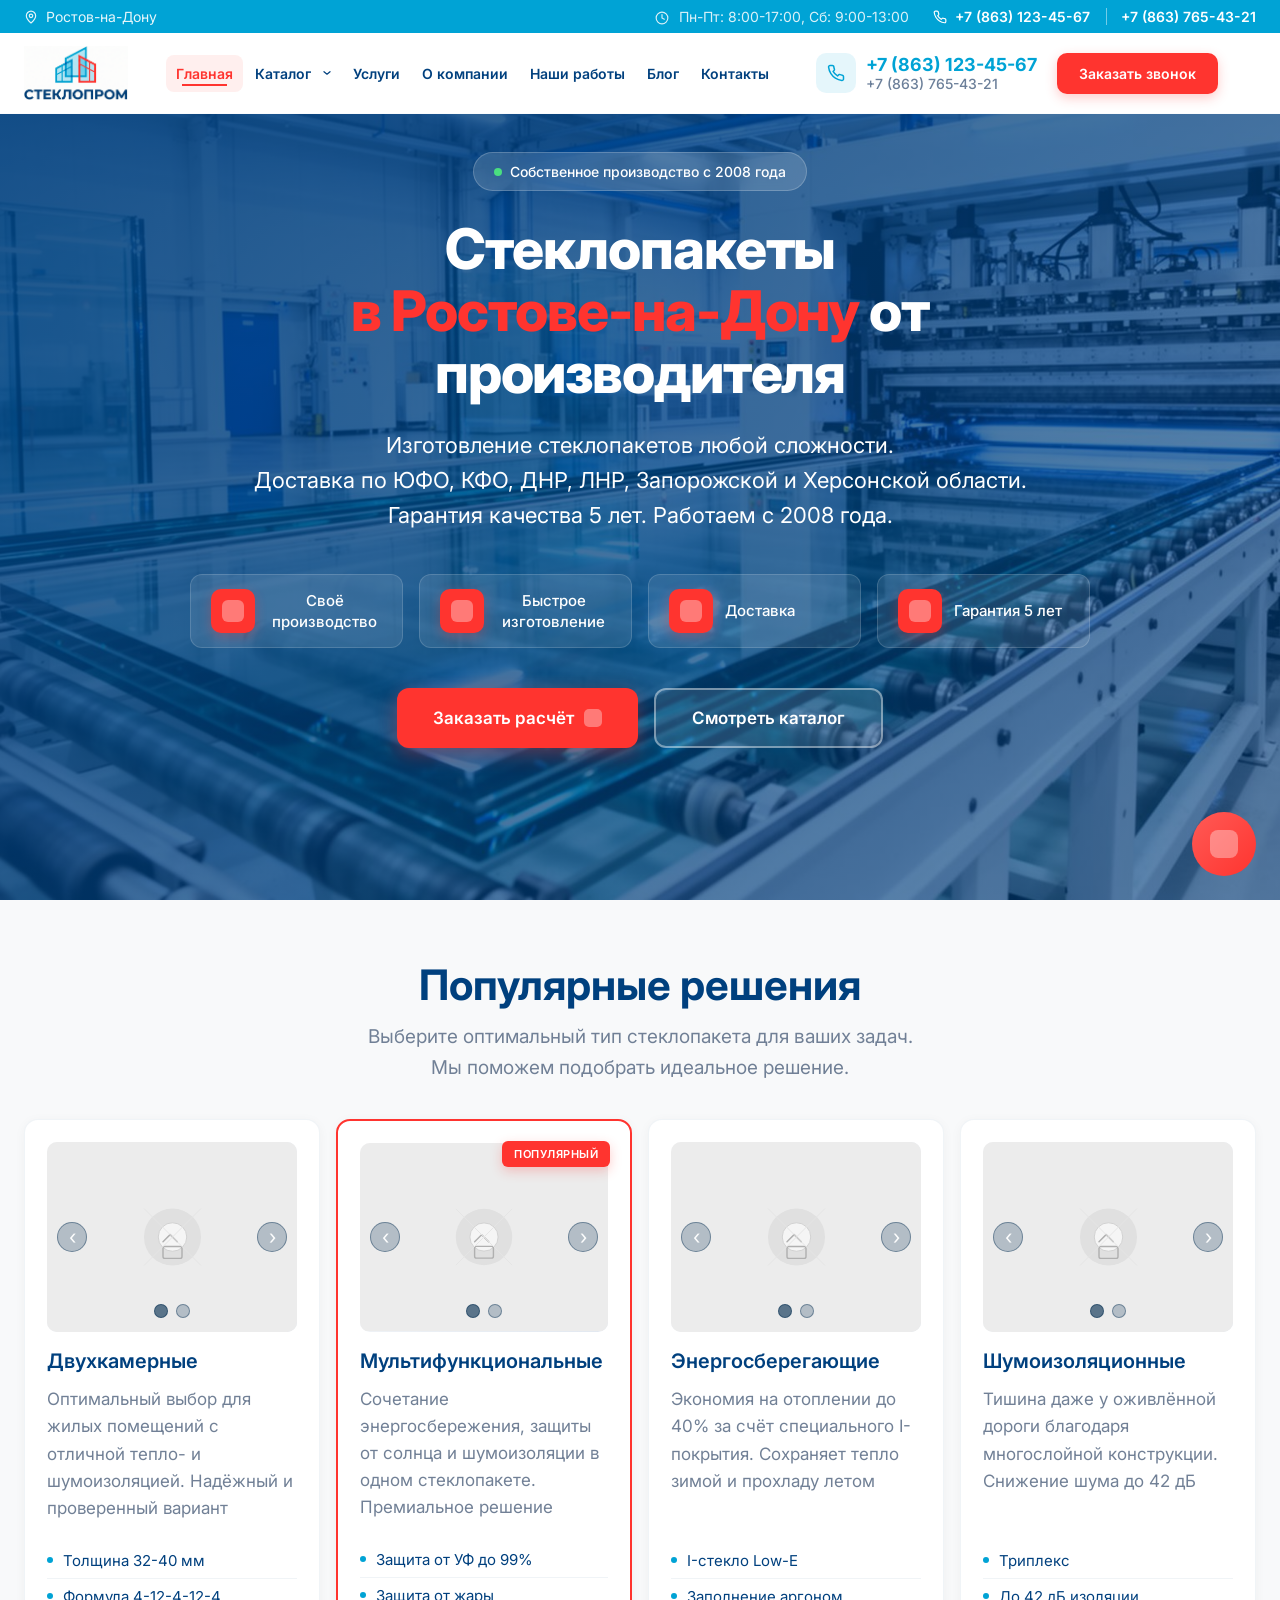
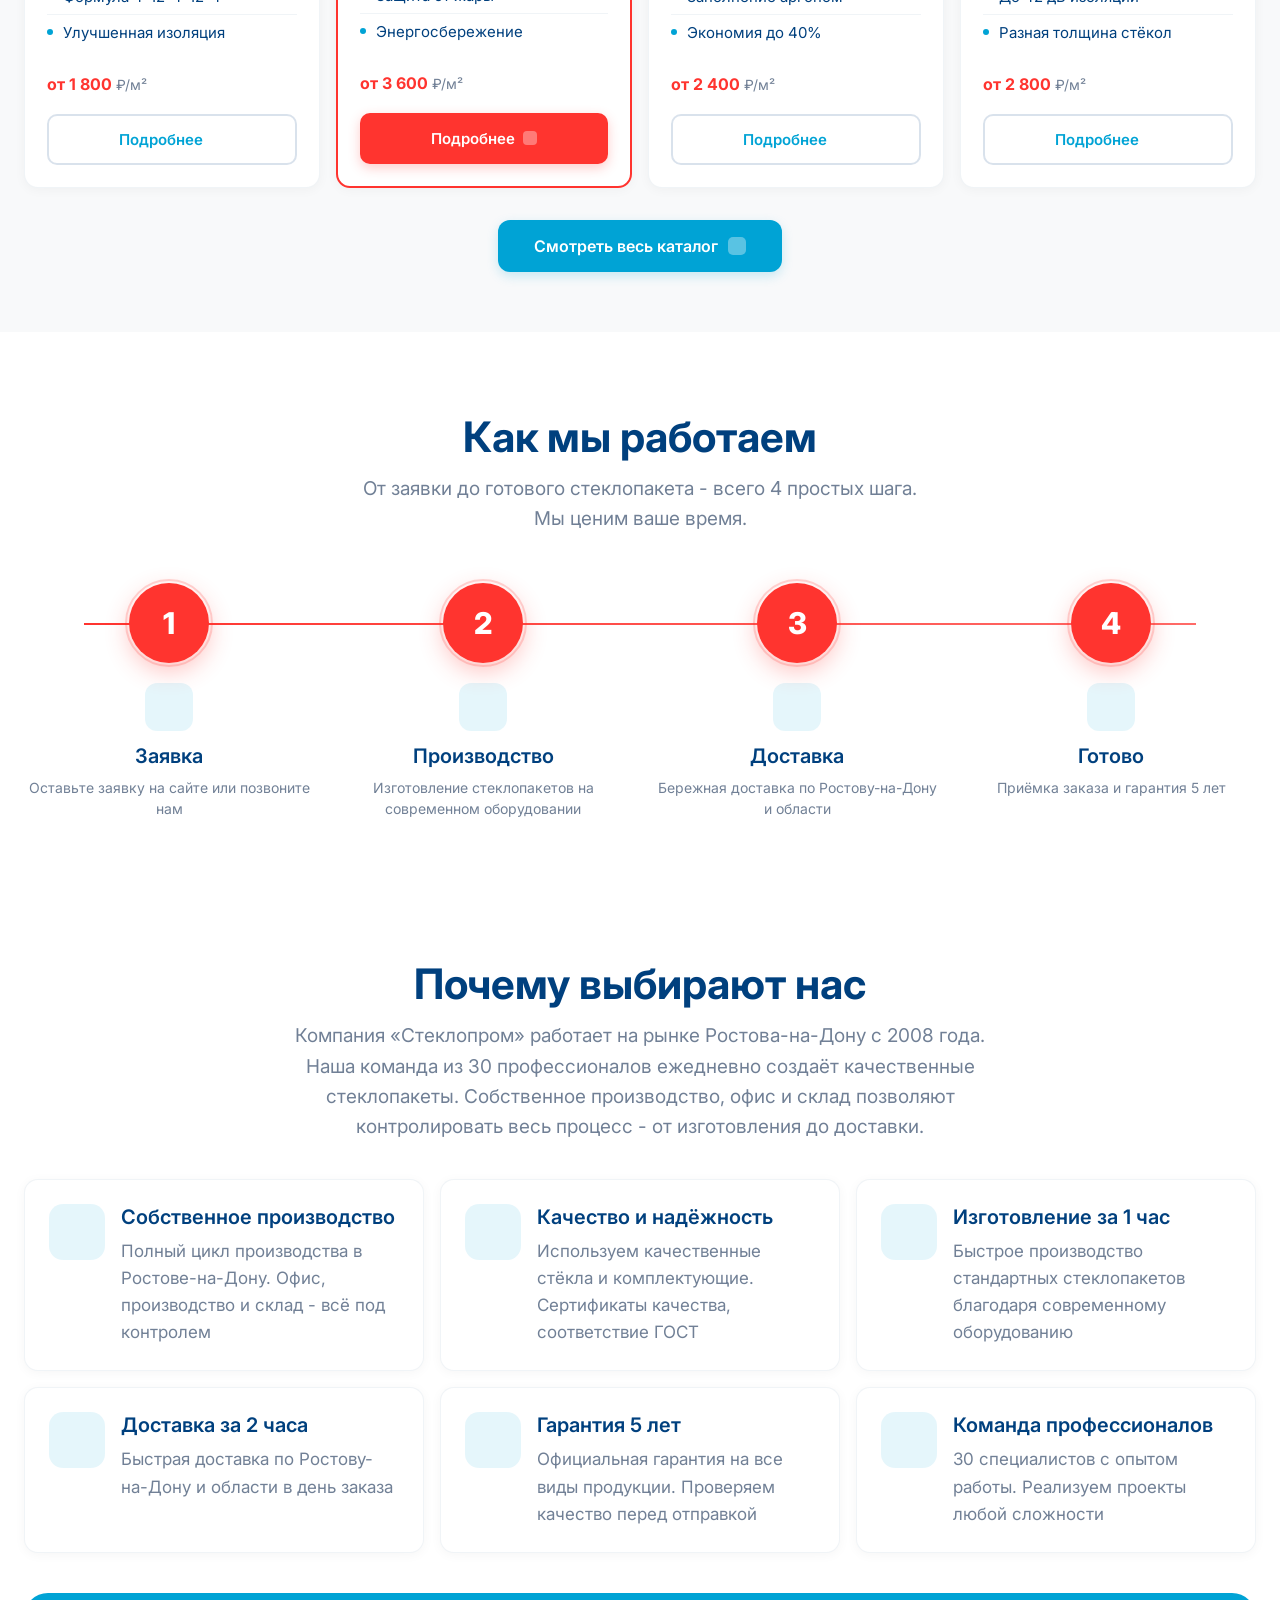
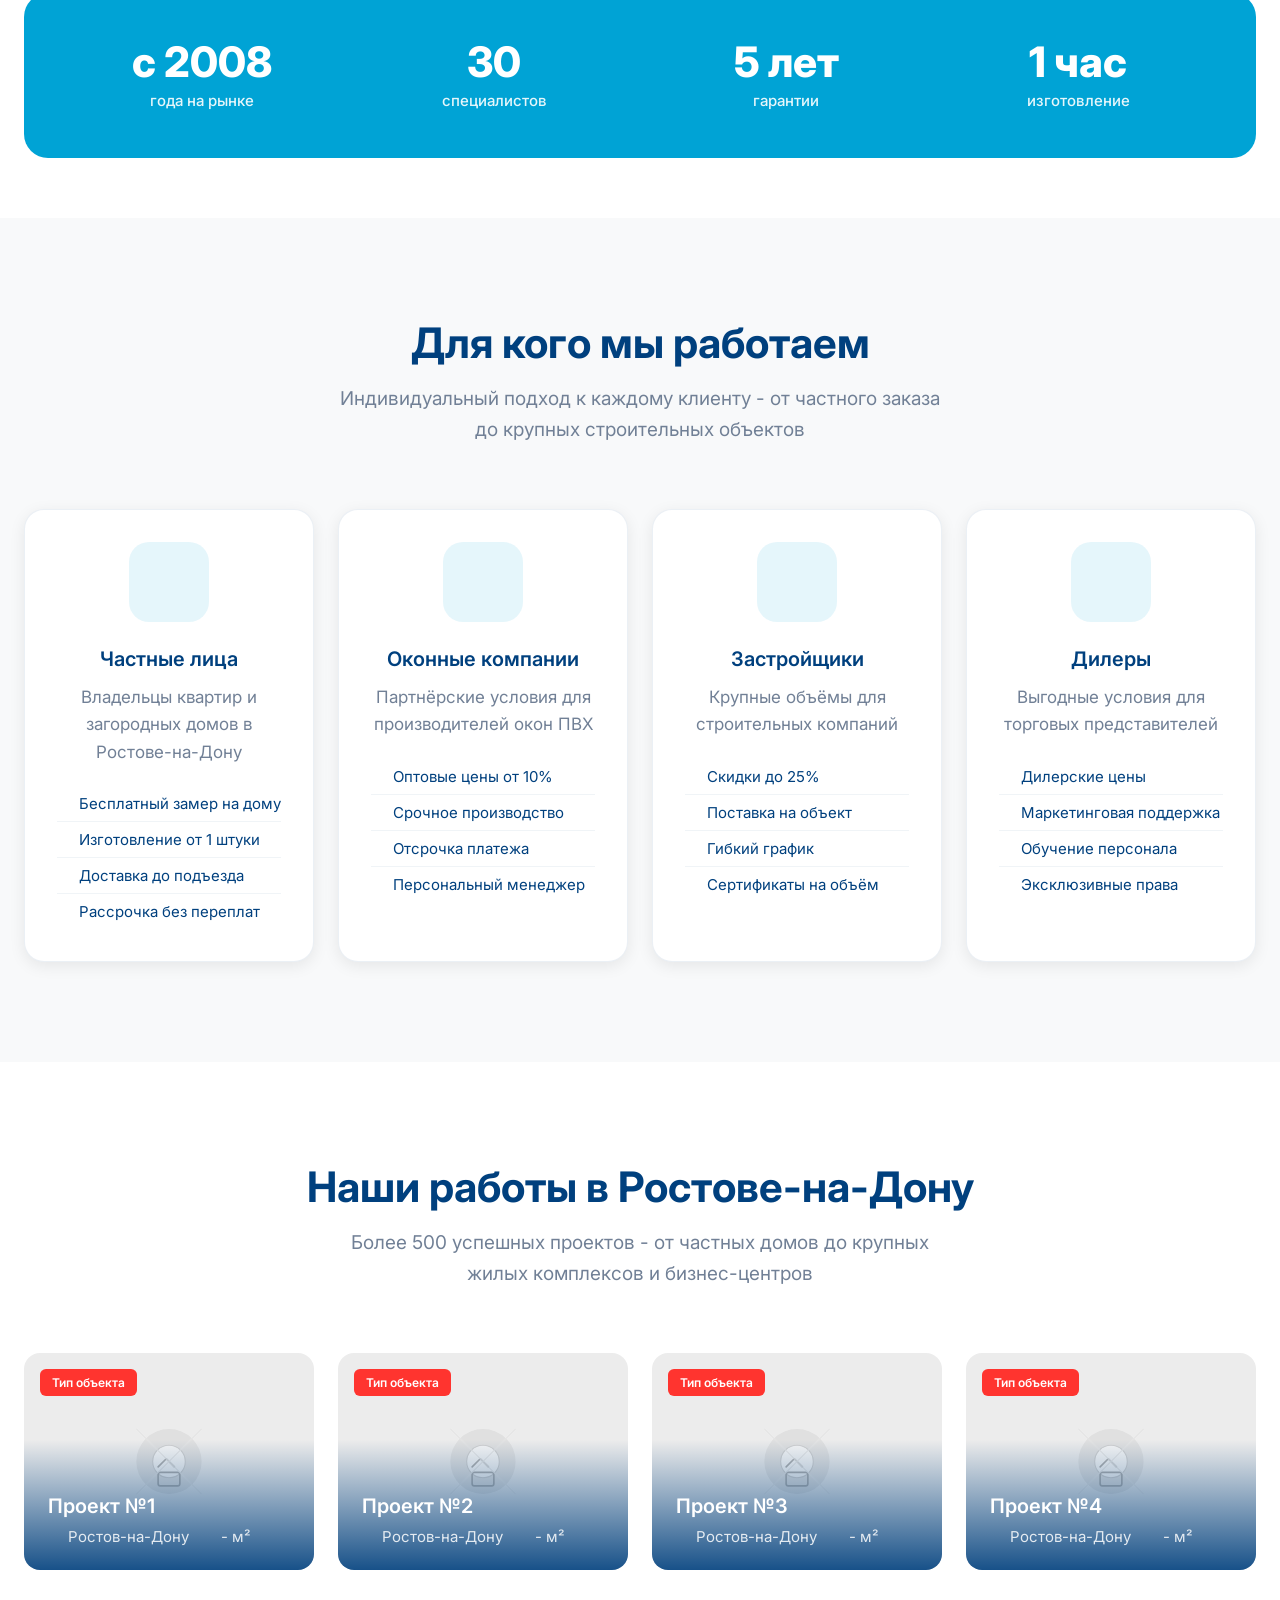
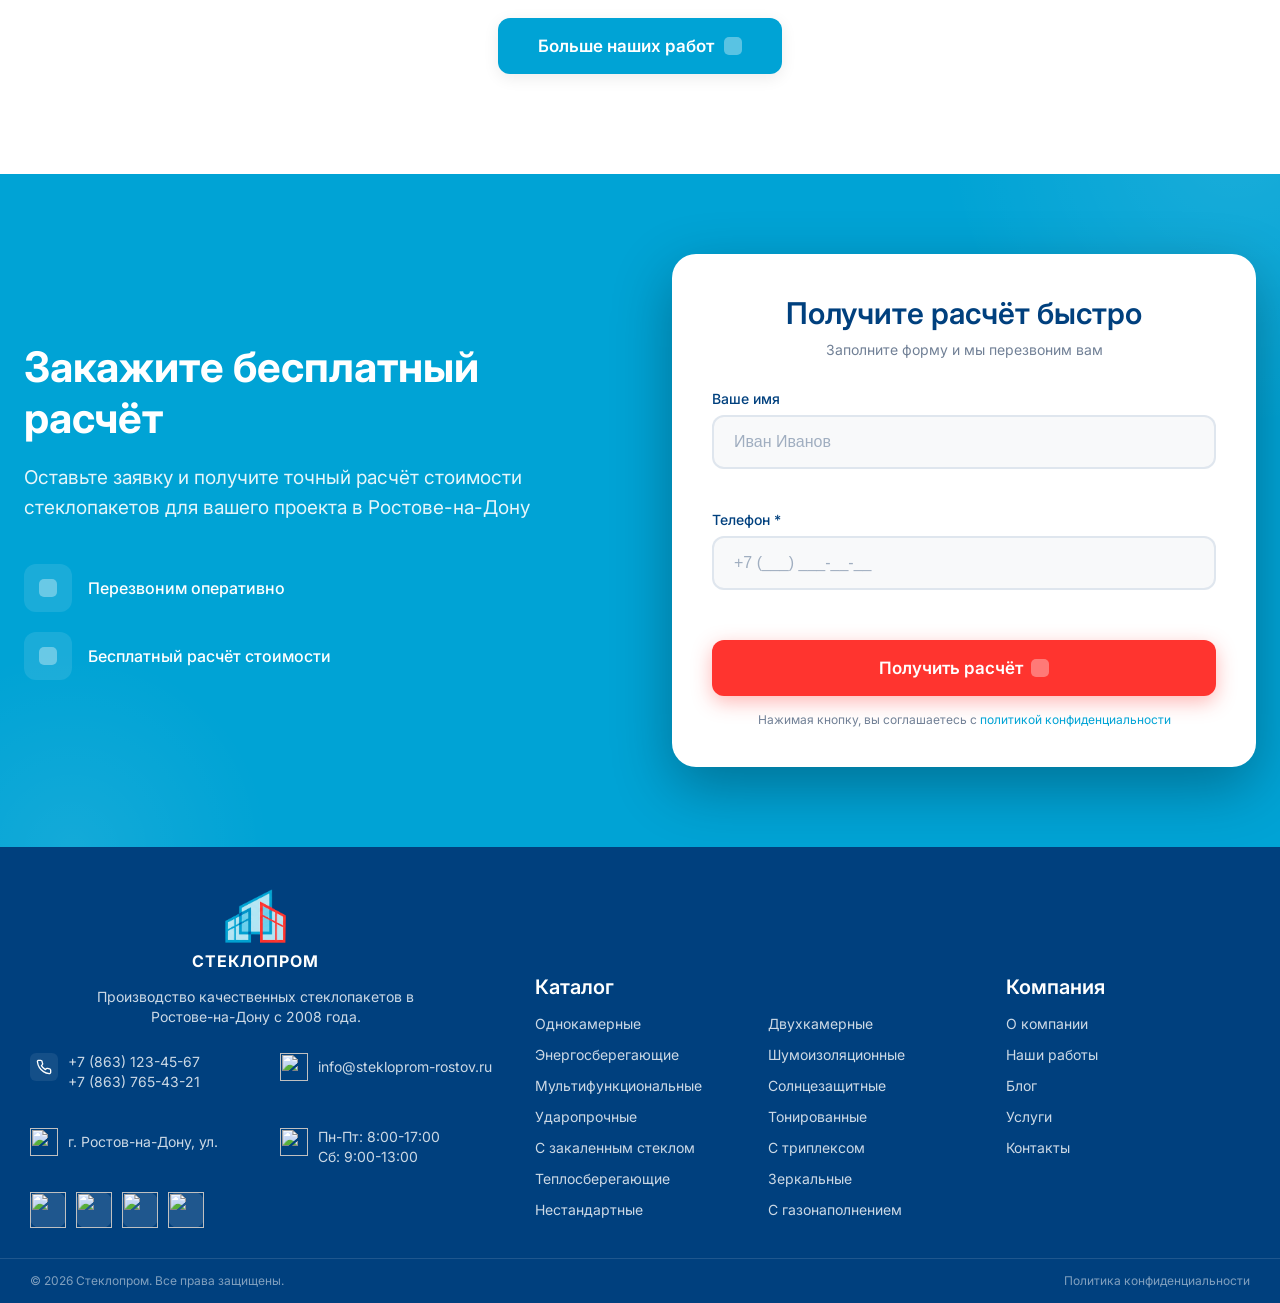
==== commit f890a46e: "commit2" ====
--- a/index.html
+++ b/index.html
@@ -96,16 +96,18 @@
       <div class="header__topBar">
         <div class="header__topBarContainer">
           <div class="header__topBarAddress">
-            <span class="icon-placeholder icon-placeholder--xs"></span>
+            <span class="icon-placeholder icon-placeholder--xs"><img src="/images/icons/header/header-location.svg" alt=""></span>
             <span>Ростов-на-Дону</span>
           </div>
           <div class="header__topBarContacts">
             <div class="header__topBarWorkHours">
-              <span class="icon-placeholder icon-placeholder--xs icon-placeholder--inline"></span>
+              <span class="icon-placeholder icon-placeholder--xs icon-placeholder--inline">
+                <img src="/images/icons/header/header-time.svg" alt="">
+              </span>
               Пн-Пт: 8:00-17:00, Сб: 9:00-13:00
             </div>
             <a href="tel:+78631234567" class="header__topBarPhone">
-              <span class="icon-placeholder icon-placeholder--xs"></span>
+              <span class="icon-placeholder icon-placeholder--xs"><img src="/images/icons/header/header-phone.svg" alt=""></span>
               +7 (863) 123-45-67
             </a>
             <a href="tel:+78637654321" class="header__topBarPhone header__topBarPhone--secondary">
@@ -177,7 +179,7 @@
           <div class="header__contacts">
             <a href="tel:+78631234567" class="header__phone">
               <span class="header__phoneIcon">
-                <span class="icon-placeholder icon-placeholder--sm"></span>
+                <span class="icon-placeholder icon-placeholder--sm"><img src="/images/icons/header/header-call.svg" alt=""></span>
               </span>
               <span class="header__phoneText">
                 <span class="header__phonePrimary">+7 (863) 123-45-67</span>
--- a/css/styles.css
+++ b/css/styles.css
@@ -1,3 +1,14 @@
+:root {
+}
+
+.contact-card__icon--phone,
+.contact-card__icon--address,
+.contact-card__icon--email,
+.contact-card__icon--schedule,
+.contact-card__icon--telegram,
+.contact-card__icon--whatsapp,
+.contact-card__icon--max,
+
 :root {
   /* Core color tokens */
   --color-brand: #00407e;
@@ -193,8 +204,8 @@
   height: 24px;
   display: inline-block;
   border-radius: 6px;
-  background: rgba(255, 255, 255, 0.2);
-  border: 1px dashed rgba(255, 255, 255, 0.6);
+  /* background: rgba(255, 255, 255, 0.2);
+  border: 1px dashed rgba(255, 255, 255, 0.6); */
   flex-shrink: 0;
 }
 
@@ -2881,7 +2892,7 @@
 }
 
 .catalogDetail__priceCard--popular::before {
-  content: 'Популярный';
+  content: 'РџРѕРїСѓР»СЏСЂРЅС‹Р№';
   position: absolute;
   top: -12px;
   left: 50%;
@@ -5427,10 +5438,11 @@
   }
 
   .contact-card__icon {
-    width: 44px;
-    height: 44px;
+    width: 42px;
+    height: 42px;
     border-radius: 13px;
-    flex-basis: 44px;
+    box-shadow: 0 6px 12px rgba(17, 24, 39, 0.08);
+    flex: 0 0 42px;
   }
 
   .contact-card__label { font-size: 17px; margin-bottom: 4px; }
@@ -5515,7 +5527,8 @@
     width: 42px;
     height: 42px;
     border-radius: 13px;
-    flex-basis: 42px;
+    box-shadow: 0 6px 12px rgba(17, 24, 39, 0.08);
+    flex: 0 0 42px;
   }
 
   .contact-card__label {
